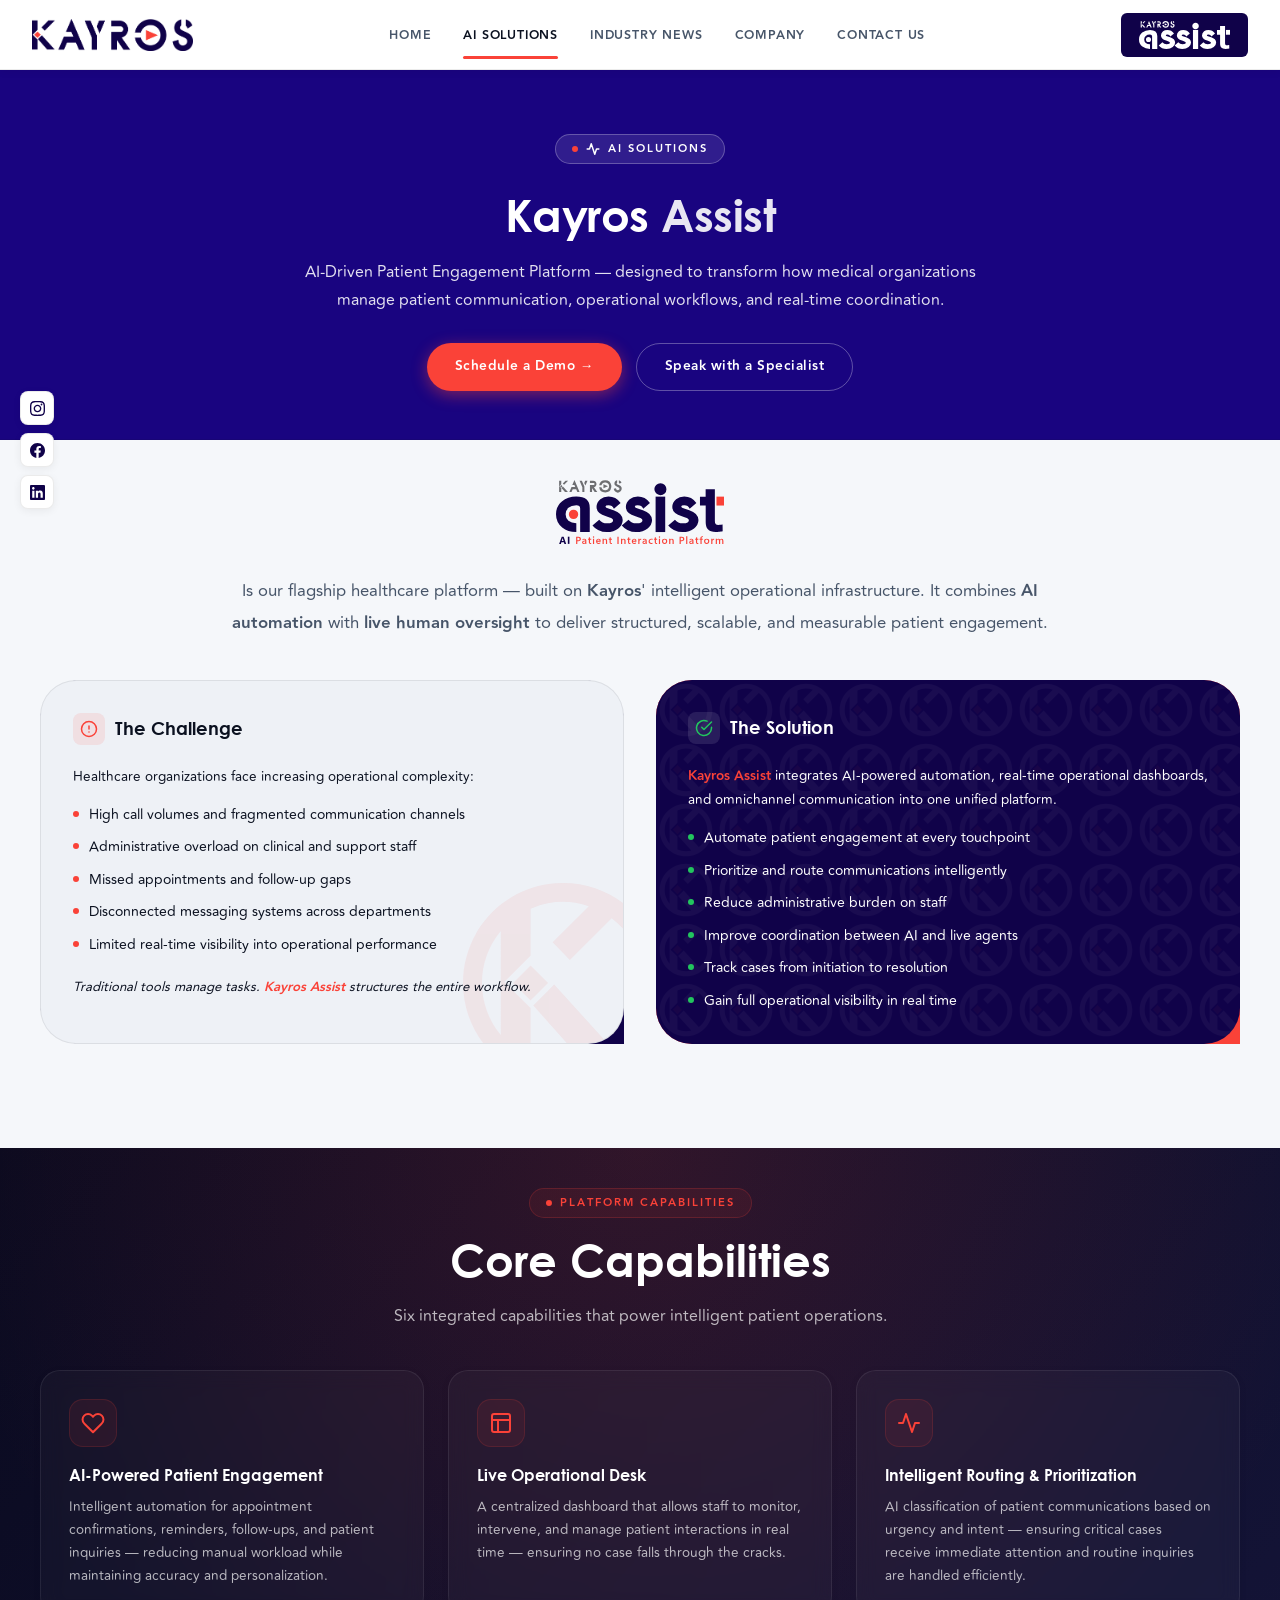
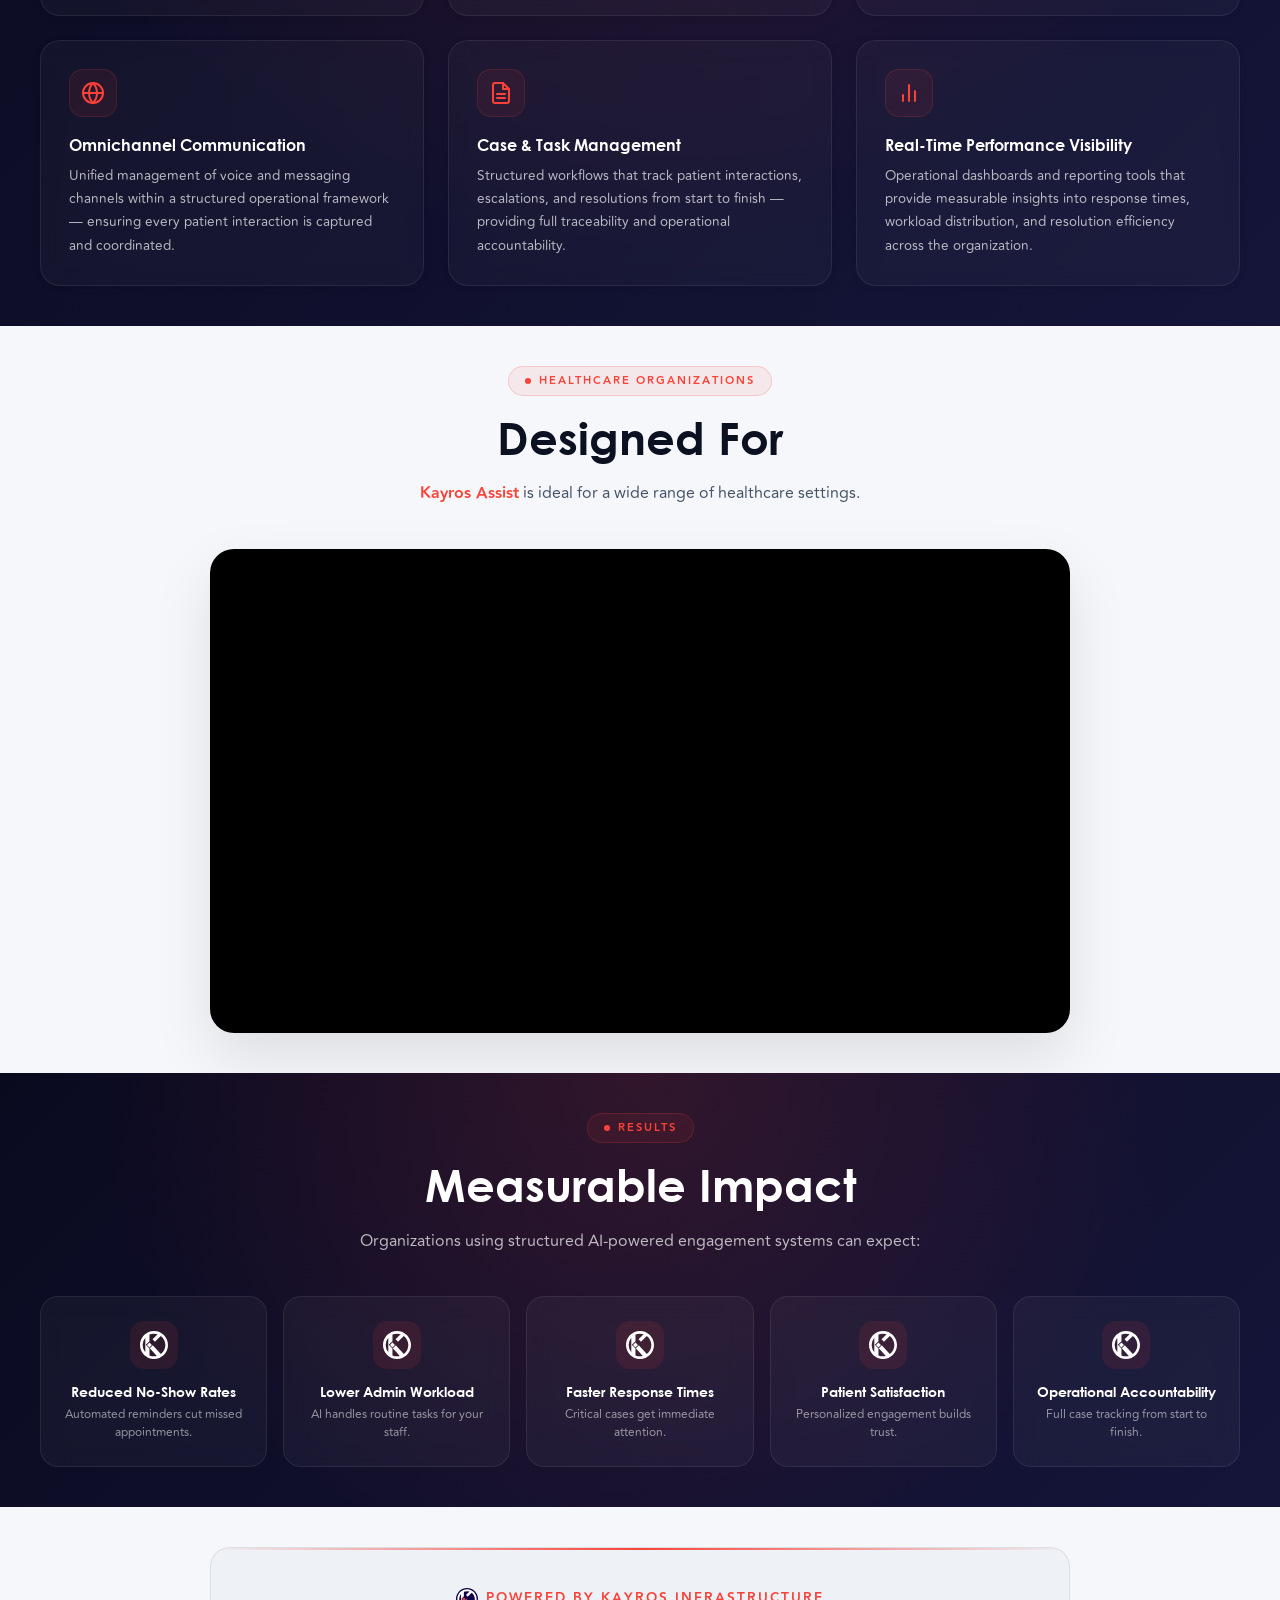
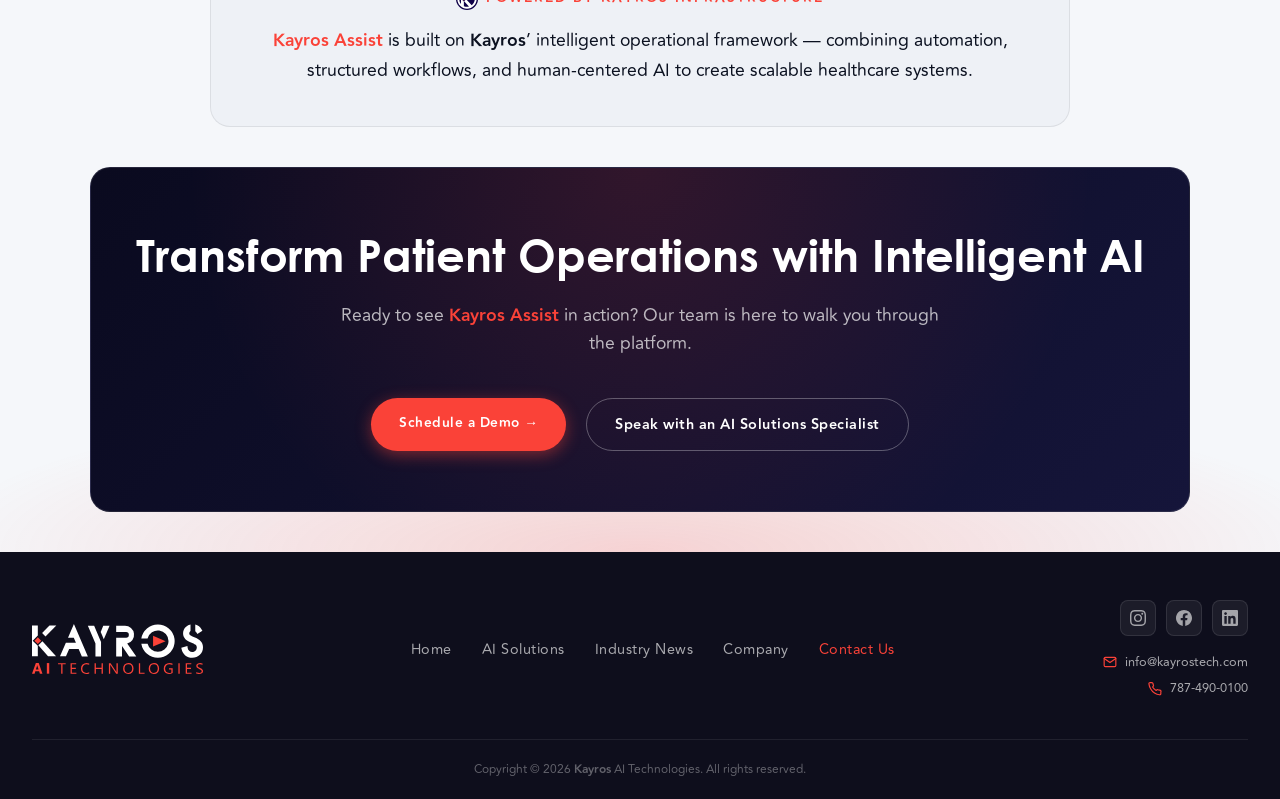
==== ai-solutions.html @ 19e2c2a1 "Update UI alignments, section styles, and interactive tooltip behaviors" ====
<!DOCTYPE html>
<html lang="en">

<head>
    <meta charset="UTF-8">
    <meta name="viewport" content="width=device-width, initial-scale=1.0">
    <title>Kayros Assist — AI-Driven Patient Engagement Platform</title>
    <meta name="description"
        content="Kayros Assist is our flagship healthcare platform designed to transform how medical organizations manage patient communication, operational workflows, and real-time coordination.">
    <link rel="preconnect" href="https://fonts.googleapis.com">
    <link rel="preconnect" href="https://fonts.gstatic.com" crossorigin>
    <link href="https://fonts.googleapis.com/css2?family=Montserrat:wght@300;400;500;600;700;800;900&display=swap"
        rel="stylesheet">
    <link rel="stylesheet" href="css/styles.css">
    <link rel="icon" type="image/svg+xml" href="assets/iso_k/svg/k_iso_circular_w_bg_blue.svg">
</head>

<body>

    <!-- ═══════════════════════════════════════════════════════════
     HEADER GLOBAL — editá components/header.html
═══════════════════════════════════════════════════════════ -->
    <div id="site-header"></div>

    <!-- ═══════════════════════════════════════════════════════════
     PAGE HERO
═══════════════════════════════════════════════════════════ -->
    <div class="page-hero">
        <video class="hero-bg-video" autoplay muted loop playsinline aria-hidden="true">
            <source
                src="https://www.dropbox.com/scl/fo/inby9z6rqj8ljz831wl7k/ANzKPZgRG1OCco06OEQ6QlA/ai-in-healthcare-trendy-words-in-technology-2026-01-28-02-53-36-utc.mp4?rlkey=qgz8unbeiqtt9kelxwpa4xjbm&amp;st=hxdeoweb&amp;raw=1"
                type="video/mp4">
        </video>
        <div class="hero-bg-overlay" aria-hidden="true"></div>
        <div class="container-sm">
            <div class="page-hero-eyebrow">
                <svg width="14" height="14" viewBox="0 0 24 24" fill="none" stroke="currentColor" stroke-width="2.5"
                    stroke-linecap="round" stroke-linejoin="round">
                    <path d="M22 12h-4l-3 9L9 3l-3 9H2"></path>
                </svg>
                AI Solutions
            </div>
            <h1><strong>Kayros</strong> <span>Assist</span></h1>
            <p>AI-Driven Patient Engagement Platform — designed to transform how medical organizations manage patient
                communication, operational workflows, and real-time coordination.</p>
            <div style="display:flex; gap:14px; justify-content:center; flex-wrap:wrap;">
                <a onclick="openModal()" class="btn btn-primary" style="cursor:pointer;">Schedule a Demo &rarr;</a>
                <a href="contact.html" class="btn btn-secondary">Speak with a Specialist</a>
            </div>
        </div>
    </div>

    <!-- ═══════════════════════════════════════════════════════════
     INTRO STATEMENT
═══════════════════════════════════════════════════════════ -->
    <section class="section">
        <div class="container-sm" style="text-align:center;">
            <div style="margin-bottom: 32px;">
                <img src="assets/kayros_assist/svg/kayros_logo_ws_1.svg" alt="Kayros Assist Logo"
                    style="height: 64px; width: auto; margin: 0 auto; display: block;">
            </div>
            <p style="font-size:1.05rem; color:var(--text-muted); line-height:1.9; max-width:830px; margin:0 auto;">
                Is our flagship healthcare platform — built on <strong>Kayros</strong>' intelligent operational
                infrastructure.
                It combines <strong>AI automation</strong> with <strong>live human oversight</strong> to deliver
                structured,
                scalable, and measurable patient engagement.
            </p>
        </div>
    </section>


    <!-- ═══════════════════════════════════════════════════════════
     CHALLENGE & SOLUTION
═══════════════════════════════════════════════════════════ -->
    <section class="section" style="padding-top:0;">
        <div class="container">
            <div class="challenge-solution-grid scroll-reveal">
                <!-- Challenge -->
                <div class="cs-box challenge"
                    style="position: relative; background: transparent; color: var(--text-main); border: none; padding: 0; display: flex; flex-direction: column;">
                    <!-- Brand Blue Layer (Background) -->
                    <div
                        style="position: absolute; inset: 0; background: var(--primary-blue); border-radius: 42px; border-bottom-right-radius: 0px; z-index: 0;">
                    </div>

                    <!-- Main Challenge Content -->
                    <div
                        style="position: relative; background: var(--bg-section); border-radius: 36px; border: 1px solid var(--border); padding: 32px; overflow: hidden; z-index: 1; flex: 1; height: 100%;">
                        <!-- Faint red logo bottom-right -->
                        <img src="assets/iso_k/svg/k_iso_circular_red.svg" alt=""
                            style="position: absolute; bottom: -40px; right: -40px; width: 200px; opacity: 0.07; pointer-events: none; z-index: 0;">

                        <div style="position: relative; z-index: 1;">
                            <h3>
                                <span class="cs-icon">
                                    <svg width="18" height="18" viewBox="0 0 24 24" fill="none" stroke="currentColor"
                                        stroke-width="2" stroke-linecap="round" stroke-linejoin="round">
                                        <circle cx="12" cy="12" r="10"></circle>
                                        <line x1="12" y1="8" x2="12" y2="12"></line>
                                        <line x1="12" y1="16" x2="12.01" y2="16"></line>
                                    </svg>
                                </span>
                                The Challenge
                            </h3>
                            <p style="font-size:0.85rem; color:var(--text-main); margin-bottom:16px; line-height:1.7;">
                                Healthcare organizations face increasing operational complexity:</p>
                            <ul class="cs-list" style="color: inherit;">
                                <li style="color: inherit;">High call volumes and fragmented communication channels</li>
                                <li style="color: inherit;">Administrative overload on clinical and support staff</li>
                                <li style="color: inherit;">Missed appointments and follow-up gaps</li>
                                <li style="color: inherit;">Disconnected messaging systems across departments</li>
                                <li style="color: inherit;">Limited real-time visibility into operational performance
                                </li>
                            </ul>
                            <p style="font-size:0.82rem; color:var(--text-main); margin-top:20px; font-style:italic;">
                                Traditional tools manage tasks. <strong style="color: var(--primary-red);">Kayros
                                    Assist</strong> structures the entire workflow.</p>
                        </div>
                    </div>
                </div>

                <!-- Solution -->
                <div class="cs-box solution"
                    style="position: relative; background: transparent; color: white; border: none; padding: 0; display: flex; flex-direction: column;">
                    <!-- Brand Red Layer (Background) -->
                    <div
                        style="position: absolute; inset: 0; background: var(--primary-red); border-radius: 36px; border-bottom-right-radius: 0px; z-index: 0;">
                    </div>

                    <!-- Main Solution Content -->
                    <div
                        style="position: relative; background: var(--primary-blue); border-radius: 36px; padding: 32px; overflow: hidden; z-index: 1;">
                        <!-- Very faint mosaic for texture only -->
                        <div class="bg-mosaic-light" style="opacity: 0.04;"></div>

                        <div style="position: relative; z-index: 1;">
                            <h3 style="color: white;">
                                <span class="cs-icon" style="background: rgba(255,255,255,0.1); color: #22c55e;">
                                    <svg width="18" height="18" viewBox="0 0 24 24" fill="none" stroke="currentColor"
                                        stroke-width="2" stroke-linecap="round" stroke-linejoin="round">
                                        <path d="M22 11.08V12a10 10 0 1 1-5.93-9.14"></path>
                                        <polyline points="22 4 12 14.01 9 11.01"></polyline>
                                    </svg>
                                </span>
                                The Solution
                            </h3>
                            <p style="font-size:0.85rem; color: white !important; margin-bottom:16px; line-height:1.7;">
                                <strong style="color: var(--primary-red);">Kayros Assist</strong> integrates AI-powered
                                automation, real-time operational dashboards, and omnichannel communication into one
                                unified platform.
                            </p>
                            <ul class="cs-list" style="color: white !important;">
                                <li style="color: white !important;">Automate patient engagement at every touchpoint
                                </li>
                                <li style="color: white !important;">Prioritize and route communications intelligently
                                </li>
                                <li style="color: white !important;">Reduce administrative burden on staff</li>
                                <li style="color: white !important;">Improve coordination between AI and live agents
                                </li>
                                <li style="color: white !important;">Track cases from initiation to resolution</li>
                                <li style="color: white !important;">Gain full operational visibility in real time</li>
                            </ul>
                        </div>
                    </div>
                </div>
            </div>
        </div>
    </section>

    <!-- ═══════════════════════════════════════════════════════════
     CORE CAPABILITIES
═══════════════════════════════════════════════════════════ -->
    <div class="bg-dark-glow">
        <section class="section core-section" style="background:transparent; border:none;">
            <div class="container">
                <div class="section-header scroll-reveal">
                    <div class="section-eyebrow">Platform Capabilities</div>
                    <h2 class="section-title" style="color: white;">Core Capabilities</h2>
                    <p class="section-subtitle" style="color: rgba(255,255,255,0.7);">Six integrated capabilities that
                        power intelligent patient operations.</p>
                </div>

                <div class="grid-3 scroll-cards">
                    <div class="card"
                        style="background: rgba(255,255,255,0.03); border: 1px solid rgba(255,255,255,0.08); backdrop-filter: blur(10px);">
                        <div class="card-icon">
                            <svg width="24" height="24" viewBox="0 0 24 24" fill="none" stroke="currentColor"
                                stroke-width="2" stroke-linecap="round" stroke-linejoin="round">
                                <path
                                    d="M20.84 4.61a5.5 5.5 0 0 0-7.78 0L12 5.67l-1.06-1.06a5.5 5.5 0 0 0-7.78 7.78l1.06 1.06L12 21.23l7.78-7.78 1.06-1.06a5.5 5.5 0 0 0 0-7.78z">
                                </path>
                            </svg>
                        </div>
                        <h3 style="color: white;">AI-Powered Patient Engagement</h3>
                        <p style="color: rgba(255,255,255,0.7);">Intelligent automation for appointment confirmations,
                            reminders, follow-ups, and patient
                            inquiries — reducing manual workload while maintaining accuracy and personalization.</p>
                    </div>

                    <div class="card"
                        style="background: rgba(255,255,255,0.03); border: 1px solid rgba(255,255,255,0.08); backdrop-filter: blur(10px);">
                        <div class="card-icon">
                            <svg width="24" height="24" viewBox="0 0 24 24" fill="none" stroke="currentColor"
                                stroke-width="2" stroke-linecap="round" stroke-linejoin="round">
                                <rect x="3" y="3" width="18" height="18" rx="2"></rect>
                                <line x1="3" y1="9" x2="21" y2="9"></line>
                                <line x1="9" y1="21" x2="9" y2="9"></line>
                            </svg>
                        </div>
                        <h3 style="color: white;">Live Operational Desk</h3>
                        <p style="color: rgba(255,255,255,0.7);">A centralized dashboard that allows staff to monitor,
                            intervene, and manage patient interactions
                            in real time — ensuring no case falls through the cracks.</p>
                    </div>

                    <div class="card"
                        style="background: rgba(255,255,255,0.03); border: 1px solid rgba(255,255,255,0.08); backdrop-filter: blur(10px);">
                        <div class="card-icon">
                            <svg width="24" height="24" viewBox="0 0 24 24" fill="none" stroke="currentColor"
                                stroke-width="2" stroke-linecap="round" stroke-linejoin="round">
                                <polyline points="22 12 18 12 15 21 9 3 6 12 2 12"></polyline>
                            </svg>
                        </div>
                        <h3 style="color: white;">Intelligent Routing &amp; Prioritization</h3>
                        <p style="color: rgba(255,255,255,0.7);">AI classification of patient communications based on
                            urgency and intent — ensuring critical cases
                            receive immediate attention and routine inquiries are handled efficiently.</p>
                    </div>

                    <div class="card"
                        style="background: rgba(255,255,255,0.03); border: 1px solid rgba(255,255,255,0.08); backdrop-filter: blur(10px);">
                        <div class="card-icon">
                            <svg width="24" height="24" viewBox="0 0 24 24" fill="none" stroke="currentColor"
                                stroke-width="2" stroke-linecap="round" stroke-linejoin="round">
                                <circle cx="12" cy="12" r="10"></circle>
                                <path d="M12 2a14.5 14.5 0 0 0 0 20 14.5 14.5 0 0 0 0-20"></path>
                                <path d="M2 12h20"></path>
                            </svg>
                        </div>
                        <h3 style="color: white;">Omnichannel Communication</h3>
                        <p style="color: rgba(255,255,255,0.7);">Unified management of voice and messaging channels
                            within a structured operational framework —
                            ensuring every patient interaction is captured and coordinated.</p>
                    </div>

                    <div class="card"
                        style="background: rgba(255,255,255,0.03); border: 1px solid rgba(255,255,255,0.08); backdrop-filter: blur(10px);">
                        <div class="card-icon">
                            <svg width="24" height="24" viewBox="0 0 24 24" fill="none" stroke="currentColor"
                                stroke-width="2" stroke-linecap="round" stroke-linejoin="round">
                                <path d="M14 2H6a2 2 0 0 0-2 2v16a2 2 0 0 0 2 2h12a2 2 0 0 0 2-2V8z"></path>
                                <polyline points="14 2 14 8 20 8"></polyline>
                                <line x1="16" y1="13" x2="8" y2="13"></line>
                                <line x1="16" y1="17" x2="8" y2="17"></line>
                            </svg>
                        </div>
                        <h3 style="color: white;">Case &amp; Task Management</h3>
                        <p style="color: rgba(255,255,255,0.7);">Structured workflows that track patient interactions,
                            escalations, and resolutions from start to
                            finish — providing full traceability and operational accountability.</p>
                    </div>

                    <div class="card"
                        style="background: rgba(255,255,255,0.03); border: 1px solid rgba(255,255,255,0.08); backdrop-filter: blur(10px);">
                        <div class="card-icon">
                            <svg width="24" height="24" viewBox="0 0 24 24" fill="none" stroke="currentColor"
                                stroke-width="2" stroke-linecap="round" stroke-linejoin="round">
                                <line x1="18" y1="20" x2="18" y2="10"></line>
                                <line x1="12" y1="20" x2="12" y2="4"></line>
                                <line x1="6" y1="20" x2="6" y2="14"></line>
                            </svg>
                        </div>
                        <h3 style="color: white;">Real-Time Performance Visibility</h3>
                        <p style="color: rgba(255,255,255,0.7);">Operational dashboards and reporting tools that provide
                            measurable insights into response times,
                            workload distribution, and resolution efficiency across the organization.</p>
                    </div>
                </div>
            </div>
        </section>
    </div>

    <!-- ═══════════════════════════════════════════════════════════
     DESIGNED FOR
═══════════════════════════════════════════════════════════ -->
    <section class="section section-designed-for">
        <div class="container">
            <div class="section-header scroll-reveal">
                <div class="section-eyebrow">Healthcare Organizations</div>
                <h2 class="section-title">Designed For</h2>
                <p class="section-subtitle"><strong style="color: var(--primary-red);">Kayros Assist</strong> is ideal
                    for a wide range of healthcare settings.</p>
            </div>

            <div class="video-container scroll-reveal"
                style="max-width: 860px; margin: 40px auto 0; border-radius: 24px; overflow: hidden; box-shadow: 0 25px 60px rgba(0,0,0,0.1); border: 1px solid var(--border); background: #000;">
                <video autoplay muted loop playsinline
                    style="width: 100%; display: block; aspect-ratio: 16/9; object-fit: cover;">
                    <source
                        src="https://filedn.com/lLIlU7CohpVRHupQLWK1oYH/2026/Kayros%20Website/Video%20%20Website%20KAYROS%20%20Horizontal.mp4"
                        type="video/mp4">
                    Your browser does not support the video tag.
                </video>
            </div>
        </div>
    </section>

    <!-- ═══════════════════════════════════════════════════════════
     MEASURABLE IMPACT
═══════════════════════════════════════════════════════════ -->
    <div class="bg-dark-glow">
        <section class="section" style="background: transparent; border: none;">
            <div class="container">
                <div class="section-header scroll-reveal">
                    <div class="section-eyebrow">Results</div>
                    <h2 class="section-title" style="color: white;">Measurable Impact</h2>
                    <p class="section-subtitle" style="color: rgba(255,255,255,0.7);">Organizations using structured
                        AI-powered engagement systems can expect:</p>
                </div>

                <div class="scroll-cards impact-cards-row" style="display: flex; gap: 16px; flex-wrap: wrap;">
                    <div style="flex: 1; min-width: 180px; scroll-snap-align: start; background: rgba(255,255,255,0.04); border: 1px solid rgba(255,255,255,0.08); backdrop-filter: blur(12px); border-radius: 18px; padding: 24px 16px; text-align: center; transition: transform 0.3s ease, box-shadow 0.3s ease;"
                        onmouseenter="this.style.transform='translateY(-6px)'; this.style.boxShadow='0 20px 50px rgba(0,0,0,0.25)'"
                        onmouseleave="this.style.transform='translateY(0)'; this.style.boxShadow='none'">
                        <div
                            style="width: 48px; height: 48px; margin: 0 auto 14px; display: flex; align-items: center; justify-content: center; background: rgba(250,66,56,0.1); border-radius: 14px;">
                            <img src="assets/iso_k/svg/k_iso_circular_white.svg" alt=""
                                style="width: 28px; height: 28px;">
                        </div>
                        <h3 style="color: white; font-size: 0.9rem; font-weight: 700; margin-bottom: 6px;">Reduced
                            No-Show Rates</h3>
                        <p style="color: rgba(255,255,255,0.55); font-size: 0.75rem; line-height: 1.5; margin: 0;">
                            Automated reminders cut missed appointments.</p>
                    </div>

                    <div style="flex: 1; min-width: 180px; scroll-snap-align: start; background: rgba(255,255,255,0.04); border: 1px solid rgba(255,255,255,0.08); backdrop-filter: blur(12px); border-radius: 18px; padding: 24px 16px; text-align: center; transition: transform 0.3s ease, box-shadow 0.3s ease;"
                        onmouseenter="this.style.transform='translateY(-6px)'; this.style.boxShadow='0 20px 50px rgba(0,0,0,0.25)'"
                        onmouseleave="this.style.transform='translateY(0)'; this.style.boxShadow='none'">
                        <div
                            style="width: 48px; height: 48px; margin: 0 auto 14px; display: flex; align-items: center; justify-content: center; background: rgba(250,66,56,0.1); border-radius: 14px;">
                            <img src="assets/iso_k/svg/k_iso_circular_white.svg" alt=""
                                style="width: 28px; height: 28px;">
                        </div>
                        <h3 style="color: white; font-size: 0.9rem; font-weight: 700; margin-bottom: 6px;">Lower Admin
                            Workload</h3>
                        <p style="color: rgba(255,255,255,0.55); font-size: 0.75rem; line-height: 1.5; margin: 0;">AI
                            handles routine tasks for your staff.</p>
                    </div>

                    <div style="flex: 1; min-width: 180px; scroll-snap-align: start; background: rgba(255,255,255,0.04); border: 1px solid rgba(255,255,255,0.08); backdrop-filter: blur(12px); border-radius: 18px; padding: 24px 16px; text-align: center; transition: transform 0.3s ease, box-shadow 0.3s ease;"
                        onmouseenter="this.style.transform='translateY(-6px)'; this.style.boxShadow='0 20px 50px rgba(0,0,0,0.25)'"
                        onmouseleave="this.style.transform='translateY(0)'; this.style.boxShadow='none'">
                        <div
                            style="width: 48px; height: 48px; margin: 0 auto 14px; display: flex; align-items: center; justify-content: center; background: rgba(250,66,56,0.1); border-radius: 14px;">
                            <img src="assets/iso_k/svg/k_iso_circular_white.svg" alt=""
                                style="width: 28px; height: 28px;">
                        </div>
                        <h3 style="color: white; font-size: 0.9rem; font-weight: 700; margin-bottom: 6px;">Faster
                            Response Times</h3>
                        <p style="color: rgba(255,255,255,0.55); font-size: 0.75rem; line-height: 1.5; margin: 0;">
                            Critical cases get immediate attention.</p>
                    </div>

                    <div style="flex: 1; min-width: 180px; scroll-snap-align: start; background: rgba(255,255,255,0.04); border: 1px solid rgba(255,255,255,0.08); backdrop-filter: blur(12px); border-radius: 18px; padding: 24px 16px; text-align: center; transition: transform 0.3s ease, box-shadow 0.3s ease;"
                        onmouseenter="this.style.transform='translateY(-6px)'; this.style.boxShadow='0 20px 50px rgba(0,0,0,0.25)'"
                        onmouseleave="this.style.transform='translateY(0)'; this.style.boxShadow='none'">
                        <div
                            style="width: 48px; height: 48px; margin: 0 auto 14px; display: flex; align-items: center; justify-content: center; background: rgba(250,66,56,0.1); border-radius: 14px;">
                            <img src="assets/iso_k/svg/k_iso_circular_white.svg" alt=""
                                style="width: 28px; height: 28px;">
                        </div>
                        <h3 style="color: white; font-size: 0.9rem; font-weight: 700; margin-bottom: 6px;">Patient
                            Satisfaction</h3>
                        <p style="color: rgba(255,255,255,0.55); font-size: 0.75rem; line-height: 1.5; margin: 0;">
                            Personalized engagement builds trust.</p>
                    </div>

                    <div style="flex: 1; min-width: 180px; scroll-snap-align: start; background: rgba(255,255,255,0.04); border: 1px solid rgba(255,255,255,0.08); backdrop-filter: blur(12px); border-radius: 18px; padding: 24px 16px; text-align: center; transition: transform 0.3s ease, box-shadow 0.3s ease;"
                        onmouseenter="this.style.transform='translateY(-6px)'; this.style.boxShadow='0 20px 50px rgba(0,0,0,0.25)'"
                        onmouseleave="this.style.transform='translateY(0)'; this.style.boxShadow='none'">
                        <div
                            style="width: 48px; height: 48px; margin: 0 auto 14px; display: flex; align-items: center; justify-content: center; background: rgba(250,66,56,0.1); border-radius: 14px;">
                            <img src="assets/iso_k/svg/k_iso_circular_white.svg" alt=""
                                style="width: 28px; height: 28px;">
                        </div>
                        <h3 style="color: white; font-size: 0.9rem; font-weight: 700; margin-bottom: 6px;">Operational
                            Accountability</h3>
                        <p style="color: rgba(255,255,255,0.55); font-size: 0.75rem; line-height: 1.5; margin: 0;">Full
                            case tracking from start to finish.</p>
                    </div>
                </div>
            </div>
        </section>
    </div>

    <!-- ═══════════════════════════════════════════════════════════
     INFRASTRUCTURE HIGHLIGHT
═══════════════════════════════════════════════════════════ -->
    <section class="section powered-by-kairos">
        <div class="container-sm" style="text-align:center;">
            <div class="scroll-reveal"
                style="padding:40px; background:var(--bg-section); border-radius:var(--radius-card); border:1px solid var(--border); position:relative; overflow:hidden;">
                <div
                    style="position:absolute; top:0; left:0; width:100%; height:2px; background:linear-gradient(90deg, transparent, var(--primary-red), transparent);">
                </div>
                <div
                    style="font-size:0.85rem; font-weight:700; color:var(--primary-red); text-transform:uppercase; letter-spacing:2px; margin-bottom:16px; display:flex; align-items:center; justify-content:center; gap:8px; flex-wrap:wrap;">
                    <img src="assets/iso_k/svg/k_iso_circular_w_bg_blue.svg" alt="K" style="width: 22px; height: 22px;">
                    <span>Powered by <strong>Kayros</strong> Infrastructure</span>
                </div>
                <p style="font-size:1.1rem; font-weight:500; color:var(--text-main); line-height:1.7; margin:0;">
                    <strong style="color: var(--primary-red);">Kayros Assist</strong> is built on
                    <strong>Kayros</strong>’ intelligent operational framework — combining automation, structured
                    workflows, and human-centered AI to create scalable healthcare systems.
                </p>
            </div>
        </div>
    </section>


    <!-- ═══════════════════════════════════════════════════════════
     CTA BANNER
═══════════════════════════════════════════════════════════ -->
    <section class="cta-banner">
        <div class="cta-banner-inner scroll-reveal">
            <h2 style="font-size: clamp(1.8rem, 4vw, 2.8rem); margin-bottom: 20px;">Transform Patient Operations with
                Intelligent AI</h2>
            <p style="font-size: 1.1rem; color: rgba(255,255,255,0.7); max-width: 600px; margin: 0 auto 40px;">Ready to
                see <strong style="color: var(--primary-red);">Kayros Assist</strong> in action? Our team is here to
                walk you through the platform.</p>
            <div class="btn-group" style="display: flex; gap: 20px; justify-content: center; flex-wrap: wrap;">
                <a onclick="openModal()" class="btn btn-primary"
                    style="cursor:pointer; display: flex; align-items: center; gap: 10px; padding: 14px 28px;">
                    Schedule a Demo &rarr;
                </a>
                <a href="contact.html" class="btn btn-outline-white"
                    style="border: 1px solid rgba(255,255,255,0.3); color: white; padding: 14px 28px; border-radius: 50px; text-decoration: none; font-weight: 600; font-size: 0.9rem; transition: all 0.3s ease;">
                    Speak with an AI Solutions Specialist
                </a>
            </div>
        </div>
    </section>


    <!-- ═══════════════════════════════════════════════════════════
     FOOTER GLOBAL — editá components/footer.html
═══════════════════════════════════════════════════════════ -->
    <div id="site-footer"></div>


    <!-- Modal -->
    <div class="modal-overlay" id="modalOverlay">
        <div class="modal-box" style="position:relative;">
            <button class="modal-close" onclick="closeModal()">&#215;</button>
            <div class="modal-left">
                <h2 style="color:white;font-size:1.2rem;font-weight:800;position:relative;z-index:2;text-align:center;">
                    Experience <strong style="color: var(--primary-red);">KAYROS AI Technology</strong></h2>
                <div class="modal-video-box">
                    <video autoplay loop muted playsinline>
                        <source
                            src="https://f7n.edf.myftpupload.com/wp-content/uploads/2026/02/WhatsApp-Video-2026-02-05-at-10.57.05-AM.mp4"
                            type="video/mp4">
                    </video>
                </div>
                <img src="https://f7n.edf.myftpupload.com/wp-content/uploads/2026/02/qr-linktree-kayros-2.png"
                    class="modal-qr" alt="QR Code">
                <p class="modal-scan-label">Scan to Connect</p>
            </div>
            <div class="modal-right">
                <h2><span>Schedule a Demo</span></h2>
                <p>Fill in your details and our team will reach out as soon as possible.</p>
                <form class="demo-form" id="demoForm" onsubmit="handleFormSubmit(event)">
                    <div class="form-group"><label>Name *</label><input type="text" placeholder="Your full name"
                            required></div>
                    <div class="form-group"><label>Email *</label><input type="email" placeholder="you@email.com"
                            required></div>
                    <div class="form-group"><label>Phone *</label><input type="tel" placeholder="+1 (787) 000-0000"
                            required></div>
                    <div class="form-group"><label>Message *</label><textarea rows="3"
                            placeholder="Tell us about your organization..." required></textarea></div>
                    <button type="submit" class="form-submit">Send Message →</button>
                </form>
            </div>
        </div>
    </div>

    <script src="js/main.js"></script>
</body>

</html>
---- css/styles.css ----
/* ============================================================
   KAYROS AI TECHNOLOGIES — Shared Stylesheet
   Light theme (single theme, no dark mode)
   ============================================================ */

/* Títulos: Century Gothic | Subtítulos y texto: Avenir */
@font-face {
    font-family: 'Century Gothic';
    src: url('../assets/century_gothic/centurygothic.ttf') format('truetype');
    font-weight: 400;
    font-style: normal;
    font-display: swap;
}

@font-face {
    font-family: 'Century Gothic';
    src: url('../assets/century_gothic/centurygothic_bold.ttf') format('truetype');
    font-weight: 700;
    font-style: normal;
    font-display: swap;
}

@font-face {
    font-family: 'Avenir';
    src: url('../assets/avenir/avenir_light.ttf') format('truetype');
    font-weight: 300;
    font-style: normal;
    font-display: swap;
}

@font-face {
    font-family: 'Avenir';
    src: url('../assets/avenir/avenir_regular.ttf') format('truetype');
    font-weight: 400;
    font-style: normal;
    font-display: swap;
}

@font-face {
    font-family: 'Avenir';
    src: url('../assets/avenir/avenir_heavy.ttf') format('truetype');
    font-weight: 700;
    font-style: normal;
    font-display: swap;
}

/* ─── CSS Variables ────────────────────────────────────────── */
:root {
    /* Backgrounds */
    --bg-page: #F5F7FA;
    --bg-card: #FFFFFF;
    --bg-glass: rgba(255, 255, 255, 0.85);
    --bg-section: #EEF1F6;

    /* Brand */
    --primary-red: #FA4238;
    --primary-red-2: #FF6B5B;
    --primary-blue: #100249;
    --primary-blue-2: #1A0580;

    /* Text */
    --text-main: #0B1120;
    --text-muted: #475569;
    --text-dim: #94A3B8;
    --text-white: #FFFFFF;

    /* Borders */
    --border: rgba(0, 0, 0, 0.08);
    --border-h: rgba(250, 66, 56, 0.4);

    /* Shadows */
    --shadow-sm: 0 2px 8px rgba(0, 0, 0, 0.06);
    --shadow-md: 0 8px 24px rgba(0, 0, 0, 0.10);
    --shadow-lg: 0 20px 60px rgba(0, 0, 0, 0.14);

    /* Glows */
    --glow-red: rgba(250, 66, 56, 0.45);
    --glow-blue: rgba(16, 2, 73, 0.7);

    /* Glass */
    --glass-border: rgba(255, 255, 255, 0.08);
    --glass-border-h: rgba(250, 66, 56, 0.5);

    /* Radius */
    --radius-card: 20px;
    --radius-btn: 50px;

    /* Header height */
    --header-h: 70px;
}

/* ─── Reset & Base ─────────────────────────────────────────── */
*,
*::before,
*::after {
    margin: 0;
    padding: 0;
    box-sizing: border-box;
}

html {
    scroll-behavior: smooth;
}

body {
    font-family: 'Avenir', sans-serif;
    background-color: var(--bg-page);
    color: var(--text-main);
    overflow-x: hidden;
    width: 100%;
    position: relative;
    line-height: 1.6;
    padding-top: var(--header-h);
    /* Fade-in initial state */
    opacity: 0;
    transition: opacity 0.5s ease;
}

body.is-ready {
    opacity: 1;
}

h1,
h2,
h3,
h4 {
    font-family: 'Century Gothic', sans-serif;
    line-height: 1.2;
}

a {
    text-decoration: none;
    color: inherit;
}

img {
    max-width: 100%;
    display: block;
}

/* ─── Scrollbar ────────────────────────────────────────────── */
::-webkit-scrollbar {
    width: 6px;
}

::-webkit-scrollbar-track {
    background: var(--bg-page);
}

::-webkit-scrollbar-thumb {
    background: var(--primary-red);
    border-radius: 3px;
}

/* ============================================================
   HEADER
   ============================================================ */
.site-header {
    position: fixed;
    top: 0;
    left: 0;
    right: 0;
    height: var(--header-h);
    z-index: 1000;
    background: var(--bg-card);
    border-bottom: 1px solid var(--border);
    box-shadow: var(--shadow-sm);
    transition: all 0.3s cubic-bezier(0.4, 0, 0.2, 1);
}

/* Home Transparent Header State */
body.home-transparent-header {
    padding-top: 0;
}

body.home-transparent-header .site-header {
    background: transparent;
    border-bottom-color: transparent;
    box-shadow: none;
}

body.home-transparent-header .site-header .nav-link {
    color: rgba(255, 255, 255, 0.85);
}

body.home-transparent-header .site-header .nav-link:hover,
body.home-transparent-header .site-header .nav-link.active {
    color: #fff;
}

body.home-transparent-header .site-header .header-logo img {
    filter: brightness(0) invert(1);
}

body.home-transparent-header .site-header .mobile-menu-btn span {
    background: #fff;
}

/* Scrolled State for Home Header */
body.home-transparent-header .site-header.scrolled {
    background: var(--bg-card);
    border-bottom: 1px solid var(--border);
    box-shadow: var(--shadow-sm);
}

body.home-transparent-header .site-header.scrolled .nav-link {
    color: var(--text-muted);
}

body.home-transparent-header .site-header.scrolled .nav-link:hover {
    color: var(--text-main);
}

body.home-transparent-header .site-header.scrolled .header-logo img {
    filter: none;
}

body.home-transparent-header .site-header.scrolled .mobile-menu-btn span {
    background: var(--text-main);
}

.header-inner {
    max-width: 1300px;
    margin: 0 auto;
    height: 100%;
    display: flex;
    align-items: center;
    justify-content: space-between;
    padding: 0 32px;
    gap: 24px;
}

/* Logo */
.header-logo {
    display: flex;
    align-items: center;
    gap: 10px;
    flex-shrink: 0;
    text-decoration: none;
}

.header-logo img {
    height: 32px;
    width: auto;
    max-width: 200px;
}

.header-logo-text {
    display: flex;
    flex-direction: column;
    line-height: 1;
}

.header-logo-name {
    font-size: 1.35rem;
    font-weight: 900;
    letter-spacing: 3px;
    color: var(--primary-blue);
}

.header-logo-sub {
    font-size: 0.55rem;
    font-weight: 700;
    letter-spacing: 3px;
    color: var(--primary-red);
    text-transform: uppercase;
}

/* Navigation */
.header-nav {
    display: flex;
    align-items: center;
    gap: 4px;
    list-style: none;
}

.nav-link {
    padding: 8px 14px;
    font-size: 0.78rem;
    font-weight: 700;
    letter-spacing: 0.8px;
    text-transform: uppercase;
    color: var(--text-muted);
    text-decoration: none;
    position: relative;
    transition: color 0.2s ease;
    white-space: nowrap;
}

.nav-link::after {
    content: '';
    position: absolute;
    bottom: -6px;
    left: 14px;
    right: 14px;
    height: 3px;
    background: var(--primary-red);
    transform: scaleX(0);
    transition: all 0.25s cubic-bezier(0.4, 0, 0.2, 1);
    border-radius: 2px;
    opacity: 0;
}

.nav-link:hover {
    color: var(--text-main);
}

.nav-link:hover::after {
    transform: scaleX(1);
    opacity: 1;
}

.nav-link.active {
    color: var(--text-main);
}

.nav-link.active::after {
    transform: scaleX(1) !important;
    opacity: 1 !important;
    bottom: -6px !important;
}

/* Assist Badge */
.header-assist-badge {
    display: inline-flex;
    align-items: center;
    gap: 6px;
    background: var(--primary-blue);
    color: #FFFFFF;
    padding: 8px 18px;
    border-radius: 6px;
    font-size: 0.82rem;
    font-weight: 700;
    letter-spacing: 0.5px;
    text-decoration: none;
    flex-shrink: 0;
    transition: background 0.2s ease, transform 0.2s ease;
}

.header-assist-badge:hover {
    background: var(--primary-blue-2);
    transform: translateY(-1px);
}

.header-assist-badge .badge-dot {
    width: 7px;
    height: 7px;
    border-radius: 50%;
    background: var(--primary-red);
    animation: blink 1.5s ease-in-out infinite;
}

/* Header right controls */
.header-right {
    display: flex;
    align-items: center;
    gap: 12px;
    flex-shrink: 0;
}

/* Mobile menu toggle */
.mobile-menu-btn {
    display: none;
    flex-direction: column;
    gap: 5px;
    cursor: pointer;
    padding: 6px;
    background: none;
    border: none;
}

.mobile-menu-btn span {
    display: block;
    width: 22px;
    height: 2px;
    background: var(--text-main);
    border-radius: 2px;
    transition: all 0.3s ease;
}

/* Mobile nav */
.mobile-nav {
    display: none;
    position: fixed;
    top: var(--header-h);
    left: 0;
    right: 0;
    background: var(--bg-card);
    border-bottom: 1px solid var(--border);
    padding: 16px 24px;
    z-index: 999;
    box-shadow: var(--shadow-md);
}

.mobile-nav.open {
    display: block;
}

.mobile-nav ul {
    list-style: none;
    display: flex;
    flex-direction: column;
    gap: 4px;
}

.mobile-nav .nav-link {
    display: block;
    padding: 12px 0;
    font-size: 0.95rem;
    font-weight: 700;
    color: var(--text-main);
    border-bottom: 1px solid var(--border);
}

.mobile-nav .nav-link.active {
    color: var(--primary-red);
}

.mobile-nav .nav-link::after {
    display: none;
}

.mobile-nav .nav-link:last-child {
    border-bottom: none;
}

/* ============================================================
   FOOTER
   ============================================================ */
.site-footer {
    background: #0E0E1C;
    color: #FFFFFF;
    padding: 48px 32px 0;
}

.footer-top {
    max-width: 1300px;
    margin: 0 auto;
    display: flex;
    justify-content: space-between;
    align-items: center;
    padding-bottom: 40px;
    border-bottom: 1px solid rgba(255, 255, 255, 0.08);
}

.footer-nav {
    flex: 1;
    display: flex;
    justify-content: center;
    list-style: none;
    gap: 30px;
}

/* Footer Logo */
.footer-logo {
    display: flex;
    align-items: center;
    gap: 10px;
    text-decoration: none;
}

.footer-logo img {
    height: 30px;
    width: auto;
    max-width: 180px;
}

.footer-logo-text {
    display: flex;
    flex-direction: column;
    line-height: 1;
}

.footer-logo-name {
    font-size: 1.1rem;
    font-weight: 900;
    letter-spacing: 2px;
    color: #FFFFFF;
}

.footer-logo-sub {
    font-size: 0.5rem;
    font-weight: 700;
    letter-spacing: 3px;
    color: var(--primary-red);
    text-transform: uppercase;
}

/* Footer Nav */
.footer-nav {
    flex: 1;
    display: flex;
    justify-content: center;
    list-style: none;
    gap: 30px;
}

.footer-nav a {
    font-size: 0.9rem;
    font-weight: 400;
    color: rgba(255, 255, 255, 0.65);
    text-decoration: none;
    letter-spacing: 0.5px;
    transition: color 0.2s ease;
}

.footer-nav a:hover {
    color: #FFFFFF;
}

.footer-nav a.footer-contact-link {
    color: var(--primary-red);
}

.footer-nav a.footer-contact-link:hover {
    color: #FF6B5B;
}

/* Footer Right */
.footer-right {
    display: flex;
    flex-direction: column;
    align-items: flex-end;
    gap: 16px;
}

.footer-socials {
    display: flex;
    gap: 10px;
}

.footer-social-link {
    width: 36px;
    height: 36px;
    border-radius: 8px;
    background: rgba(255, 255, 255, 0.06);
    border: 1px solid rgba(255, 255, 255, 0.1);
    display: flex;
    align-items: center;
    justify-content: center;
    color: rgba(255, 255, 255, 0.6);
    text-decoration: none;
    transition: all 0.2s ease;
}

.footer-social-link:hover {
    background: var(--primary-red);
    border-color: var(--primary-red);
    color: white;
}

.footer-social-link svg {
    width: 16px;
    height: 16px;
}

.footer-contact-info {
    display: flex;
    flex-direction: column;
    gap: 6px;
    align-items: flex-end;
}

.footer-contact-item {
    display: flex;
    align-items: center;
    gap: 8px;
    font-size: 0.8rem;
    color: rgba(255, 255, 255, 0.65);
}

.footer-contact-item svg {
    width: 14px;
    height: 14px;
    color: var(--primary-red);
    flex-shrink: 0;
}

.footer-bottom {
    max-width: 1300px;
    margin: 0 auto;
    padding: 20px 0;
    text-align: center;
    font-size: 0.75rem;
    color: rgba(255, 255, 255, 0.35);
}

/* ============================================================
   BUTTONS
   ============================================================ */
.btn {
    display: inline-flex;
    align-items: center;
    gap: 8px;
    padding: 12px 28px;
    border-radius: var(--radius-btn);
    font-family: 'Avenir', sans-serif;
    font-weight: 700;
    font-size: 0.85rem;
    letter-spacing: 0.5px;
    cursor: pointer;
    text-decoration: none;
    transition: all 0.25s ease;
    border: none;
    white-space: nowrap;
}

.btn-primary {
    background: var(--primary-red);
    color: #FFFFFF;
    box-shadow: 0 4px 16px var(--glow-red);
}

.btn-primary:hover {
    background: var(--primary-red-2);
    transform: translateY(-2px);
    box-shadow: 0 8px 24px var(--glow-red);
}

.btn-secondary {
    background: transparent;
    color: var(--text-main);
    border: 1.5px solid var(--border);
}

.btn-secondary:hover {
    border-color: var(--primary-red);
    color: var(--primary-red);
    transform: translateY(-2px);
}

.btn-blue {
    background: var(--primary-blue);
    color: #FFFFFF;
}

.btn-blue:hover {
    background: var(--primary-blue-2);
    transform: translateY(-2px);
}

.btn-green {
    background: #16a34a;
    color: #FFFFFF;
    box-shadow: 0 4px 16px rgba(22, 163, 74, 0.25);
}

.btn-green:hover {
    background: #15803d;
    transform: translateY(-2px);
    box-shadow: 0 8px 24px rgba(22, 163, 74, 0.35);
}

.btn-outline-white {
    background: transparent;
    color: #FFFFFF;
    border: 1.5px solid rgba(255, 255, 255, 0.3);
}

.btn-outline-white:hover {
    background: rgba(255, 255, 255, 0.1);
    border-color: rgba(255, 255, 255, 0.6);
}

/* Hero CTA outlined style (from reference image) */
.btn-hero-outline {
    background: transparent;
    color: #FFFFFF;
    border: 2px solid rgba(255, 255, 255, 0.5);
    padding: 11px 24px;
}

.btn-hero-outline:hover {
    background: rgba(255, 255, 255, 0.12);
    border-color: rgba(255, 255, 255, 0.8);
}

.btn-badge {
    background: rgba(255, 255, 255, 0.2);
    color: inherit;
    padding: 2px 8px;
    border-radius: 50px;
    font-size: 0.62rem;
    font-weight: 800;
    letter-spacing: 1px;
}

.btn-primary .btn-badge {
    background: rgba(255, 255, 255, 0.25);
}

/* ============================================================
   SECTION LAYOUT
   ============================================================ */
.section {
    padding: 40px 32px;
}

.section-sm {
    padding: 48px 32px;
}

.section-lg {
    padding: 120px 32px;
}

.container {
    max-width: 1200px;
    margin: 0 auto;
    width: 100%;
}

.container-sm {
    max-width: 860px;
    margin: 0 auto;
    width: 100%;
}

.section-header {
    text-align: center;
    margin-bottom: 40px;
}

.section-eyebrow {
    display: inline-flex;
    align-items: center;
    gap: 8px;
    background: rgba(250, 66, 56, 0.08);
    border: 1px solid rgba(250, 66, 56, 0.2);
    padding: 5px 16px;
    border-radius: 50px;
    font-size: 0.7rem;
    font-weight: 700;
    letter-spacing: 2px;
    color: var(--primary-red);
    text-transform: uppercase;
    margin-bottom: 16px;
}

.section-eyebrow::before {
    content: '';
    width: 6px;
    height: 6px;
    border-radius: 50%;
    background: var(--primary-red);
    animation: blink 1.5s ease-in-out infinite;
}

.section-title {
    font-family: 'Century Gothic', sans-serif;
    font-size: clamp(1.8rem, 4vw, 2.8rem);
    font-weight: 800;
    color: var(--text-main);
    line-height: 1.15;
    margin-bottom: 16px;
}

.section-title span {
    color: var(--primary-red);
}

.section-subtitle {
    font-family: 'Avenir', sans-serif;
    font-size: 1rem;
    color: var(--text-muted);
    max-width: 620px;
    margin: 0 auto;
    line-height: 1.8;
}

/* ============================================================
   TECH BANNER DARK
   ============================================================ */
.tech-banner-dark {
    position: relative;
    overflow: hidden;
    text-align: center;
    margin-top: 40px;
    padding: 48px;
    background: linear-gradient(135deg, #0A0A1F 0%, #15153A 100%);
    border-radius: var(--radius-card);
    border: none;
    color: white;
}

.tech-banner-dark::before {
    content: '';
    position: absolute;
    inset: 0;
    background:
        radial-gradient(circle at 50% 100%, rgba(250, 66, 56, 0.2) 0%, transparent 45%),
        radial-gradient(circle at 0% 0%, rgba(80, 100, 220, 0.1) 0%, transparent 50%);
    pointer-events: none;
    z-index: 0;
}

.tech-banner-dark p {
    font-size: 1.05rem;
    color: rgba(255, 255, 255, 0.9);
    line-height: 1.8;
    max-width: 700px;
    margin: 0 auto;
    font-style: italic;
    position: relative;
    z-index: 1;
}

.tech-banner-dark-decor-left {
    position: absolute;
    top: -140px;
    left: -20px;
    width: 120px;
    opacity: 0.1;
    pointer-events: none;
    z-index: 0;
    filter: brightness(0) invert(1);
    transform: rotate(90deg);
}

.tech-banner-dark-decor-right {
    position: absolute;
    top: -80px;
    right: -20px;
    width: 120px;
    opacity: 0.1;
    pointer-events: none;
    z-index: 0;
    filter: brightness(0) invert(1);
    transform: rotate(270deg);
}

.tech-banner-dark-decor-center {
    position: absolute;
    bottom: -30px;
    left: 50%;
    transform: translateX(-50%);
    width: 320px;
    opacity: 0.08;
    pointer-events: none;
    z-index: 0;
}

@media (max-width: 768px) {
    .tech-banner-dark {
        padding: 32px 20px;
    }

    .tech-banner-dark p {
        font-size: 0.95rem;
        line-height: 1.7;
    }

    .tech-banner-dark-decor-left {
        width: 80px;
        top: -90px;
        left: -10px;
    }

    .tech-banner-dark-decor-right {
        width: 80px;
        top: 25%;
        right: -10px;
    }

    .tech-banner-dark-decor-center {
        width: 240px;
        bottom: -20px;
    }
}

/* ============================================================
   CARDS
   ============================================================ */
.card {
    background: var(--bg-card);
    border: 1px solid var(--border);
    border-radius: var(--radius-card);
    padding: 28px;
    box-shadow: var(--shadow-sm);
    transition: transform 0.3s ease, box-shadow 0.3s ease, border-color 0.3s ease;
}

.card:hover {
    transform: translateY(-6px);
    box-shadow: var(--shadow-md);
    border-color: var(--border-h);
}

.card-icon {
    width: 48px;
    height: 48px;
    border-radius: 14px;
    background: rgba(250, 66, 56, 0.08);
    border: 1px solid rgba(250, 66, 56, 0.15);
    display: flex;
    align-items: center;
    justify-content: center;
    margin-bottom: 18px;
    color: var(--primary-red);
    transition: all 0.3s ease;
}

.card:hover .card-icon {
    background: var(--primary-red);
    border-color: var(--primary-red);
    color: white;
}

.card h3 {
    font-size: 1rem;
    font-weight: 700;
    color: var(--text-main);
    margin-bottom: 10px;
}

.card p {
    font-size: 0.85rem;
    color: var(--text-muted);
    line-height: 1.7;
}

/* Grid layouts */
.grid-2 {
    display: grid;
    grid-template-columns: repeat(2, 1fr);
    gap: 24px;
}

.grid-3 {
    display: grid;
    grid-template-columns: repeat(3, 1fr);
    gap: 24px;
}

.grid-4 {
    display: grid;
    grid-template-columns: repeat(4, 1fr);
    gap: 24px;
}

/* ============================================================
   EXPANDABLE PANELS
   ============================================================ */
.expandable-panel {
    max-height: 0;
    overflow: hidden;
    transition: max-height 0.5s cubic-bezier(0.4, 0, 0.2, 1);
}

.expandable-panel.open {
    max-height: 2000px;
}

.expand-trigger {
    display: inline-flex;
    align-items: center;
    gap: 6px;
    color: var(--primary-red);
    font-size: 0.88rem;
    font-weight: 600;
    cursor: pointer;
    background: none;
    border: none;
    font-family: inherit;
    padding: 0;
    transition: opacity 0.2s ease;
}

.expand-trigger:hover {
    opacity: 0.75;
}

.expand-trigger .expand-arrow {
    transition: transform 0.3s ease;
    display: inline-block;
}

.expand-trigger.open .expand-arrow {
    transform: rotate(180deg);
}

/* ============================================================
   MODAL
   ============================================================ */
.modal-overlay {
    position: fixed;
    inset: 0;
    background: rgba(4, 4, 10, 0.7);
    backdrop-filter: blur(16px);
    z-index: 2000;
    display: flex;
    align-items: center;
    justify-content: center;
    padding: 20px;
    opacity: 0;
    pointer-events: none;
    transition: opacity 0.3s ease;
}

.modal-overlay.active {
    opacity: 1;
    pointer-events: auto;
}

.modal-box {
    background: var(--bg-card);
    border: 1px solid var(--border);
    border-radius: 24px;
    width: 95%;
    max-width: 780px;
    max-height: 90vh;
    overflow: hidden;
    display: grid;
    grid-template-columns: 0.8fr 1.2fr;
    box-shadow: var(--shadow-lg);
    transform: scale(0.92) translateY(20px);
    transition: transform 0.3s ease;
}

.modal-overlay.active .modal-box {
    transform: scale(1) translateY(0);
}

.modal-close {
    position: absolute;
    top: 16px;
    right: 16px;
    width: 32px;
    height: 32px;
    border-radius: 50%;
    background: var(--primary-red);
    border: 1px solid rgba(255, 255, 255, 0.2);
    color: white;
    cursor: pointer;
    display: flex;
    align-items: center;
    justify-content: center;
    font-size: 1.2rem;
    font-weight: 800;
    transition: all 0.2s ease;
    z-index: 10;
    box-shadow: 0 4px 12px rgba(250, 66, 56, 0.3);
}

.modal-close:hover {
    background: var(--primary-red-2);
    transform: rotate(90deg) scale(1.1);
}

.modal-close:hover {
    background: var(--primary-red);
    border-color: var(--primary-red);
    color: white;
}

.modal-left {
    background: linear-gradient(160deg, var(--primary-blue-2) 0%, #000 100%);
    padding: 32px 24px;
    display: flex;
    flex-direction: column;
    align-items: center;
    justify-content: center;
    text-align: center;
    gap: 16px;
    position: relative;
    overflow: hidden;
}

.modal-left::before {
    content: '';
    position: absolute;
    width: 200px;
    height: 200px;
    background: var(--primary-red);
    filter: blur(80px);
    opacity: 0.15;
    top: 20%;
    left: 50%;
    transform: translateX(-50%);
}

.modal-video-box {
    width: 90px;
    height: 90px;
    border-radius: 50%;
    overflow: hidden;
    border: 2px solid rgba(255, 255, 255, 0.15);
    position: relative;
    z-index: 2;
    background: black;
}

.modal-video-box video {
    width: 100%;
    height: 100%;
    object-fit: cover;
}

.modal-qr {
    width: 90px;
    border-radius: 10px;
    border: 2px solid rgba(255, 255, 255, 0.15);
    position: relative;
    z-index: 2;
}

.modal-scan-label {
    font-size: 0.8rem;
    color: rgba(255, 255, 255, 0.6);
    position: relative;
    z-index: 2;
}

.modal-right {
    padding: 28px;
    overflow-y: auto;
    max-height: 90vh;
    position: relative;
}

.modal-right h2 {
    font-size: 1.4rem;
    font-weight: 800;
    color: var(--text-main);
    margin-bottom: 4px;
}

.modal-right h2 span {
    color: var(--primary-red);
}

.modal-right>p {
    color: var(--text-muted);
    font-size: 0.82rem;
    margin-bottom: 16px;
}

/* Form */
.demo-form {
    display: grid;
    gap: 12px;
}

.form-group label {
    display: block;
    font-size: 0.68rem;
    font-weight: 700;
    text-transform: uppercase;
    letter-spacing: 1.5px;
    color: var(--text-muted);
    margin-bottom: 4px;
}

.form-group input,
.form-group textarea,
.form-group select {
    width: 100%;
    background: var(--bg-section);
    border: 1px solid var(--border);
    padding: 10px 14px;
    border-radius: 10px;
    color: var(--text-main);
    font-family: 'Avenir', sans-serif;
    font-size: 0.85rem;
    transition: all 0.2s ease;
}

.form-group input:focus,
.form-group textarea:focus,
.form-group select:focus {
    outline: none;
    border-color: var(--primary-red);
    box-shadow: 0 0 0 3px rgba(250, 66, 56, 0.1);
}

.form-group textarea {
    resize: vertical;
}

.form-submit {
    width: 100%;
    padding: 12px;
    border-radius: var(--radius-btn);
    background: var(--primary-red);
    border: none;
    color: white;
    font-family: 'Avenir', sans-serif;
    font-weight: 700;
    font-size: 0.88rem;
    cursor: pointer;
    margin-top: 4px;
    transition: all 0.25s ease;
}

.form-submit:hover {
    background: var(--primary-red-2);
    transform: translateY(-2px);
}

/* ============================================================
   ANIMATIONS
   ============================================================ */
@keyframes blink {

    0%,
    100% {
        opacity: 1;
    }

    50% {
        opacity: 0.3;
    }
}

@keyframes float {

    0%,
    100% {
        transform: translateY(0);
    }

    50% {
        transform: translateY(-12px);
    }
}

@keyframes fadeInUp {
    from {
        opacity: 0;
        transform: translateY(24px);
    }

    to {
        opacity: 1;
        transform: translateY(0);
    }
}

.animate-fade-up {
    animation: fadeInUp 0.6s ease both;
}

/* ============================================================
   VIEWPORT SECTIONS (index.html: hero + Who We Are + Core Capabilities only)
   ============================================================ */
.viewport-sections {
    min-height: 100vh;
    display: flex;
    flex-direction: column;
}

.viewport-sections .hero-banner {
    min-height: 0;
    flex: 0.75;
    display: flex;
    flex-direction: column;
    align-items: center;
}

.viewport-sections .hero-banner-inner {
    flex: 1;
    min-height: 0;
    padding: 32px 24px 0px;
    gap: 32px;
}

.viewport-sections .hero-banner-text h1 {
    font-size: clamp(1.35rem, 2.8vw, 2rem);
    margin-bottom: 10px;
    display: -webkit-box;
    -webkit-box-orient: vertical;
    -webkit-line-clamp: 2;
    line-clamp: 2;
    overflow: hidden;
}

.viewport-sections .hero-banner-text p {
    margin-bottom: 16px;
    font-size: 0.9rem;
    line-height: 1.6;
}

.viewport-sections .hero-banner-visual img {
    max-height: 200px;
    max-width: min(200px, 100%);
}

.viewport-sections .who-capabilities-section {
    padding: 24px 32px;
    display: flex;
    flex-direction: column;
}

.viewport-sections .who-capabilities-inner {
    gap: 32px;
}

.viewport-sections .who-col h2,
.viewport-sections .cap-col h2 {
    font-size: 1.2rem;
    margin-bottom: 10px;
}

.viewport-sections .who-col>p {
    font-size: 0.85rem;
    margin-bottom: 12px;
}

.viewport-sections .capability-checklist {
    display: flex;
    flex-wrap: wrap;
    gap: 10px;
    list-style: none;
}

.viewport-sections .capability-checklist li {
    display: flex;
    flex-direction: column;
    align-items: flex-start;
    gap: 4px;
    background: rgba(241, 245, 249, 0.5);
    border: 1px solid rgba(0, 0, 0, 0.05);
    padding: 6px 20px;
    border-radius: 12px;
    transition: all 0.3s ease;
    cursor: default;
    position: relative;
    z-index: 1;
}

.viewport-sections .capability-checklist li::before {
    content: none;
}

.viewport-sections .capability-checklist li:hover {
    background: #fff;
    border-color: var(--primary-red);
    transform: translateY(-2px);
    box-shadow: 0 4px 12px rgba(0, 0, 0, 0.05);
    z-index: 10;
}

.cap-item-title {
    font-size: 0.7rem;
    font-weight: 800;
    color: var(--text-main);
    text-transform: uppercase;
    letter-spacing: 0.25px;
    white-space: normal;
    word-break: break-word;
    display: flex;
    align-items: center;
    gap: 12px;
}

.cap-check {
    width: 24px;
    height: 24px;
    background: #e9f9ef;
    border-radius: 50%;
    display: flex;
    align-items: center;
    justify-content: center;
    flex-shrink: 0;
}

.cap-item-desc {
    font-size: 0.75rem;
    line-height: 1.4;
    color: var(--text-muted);
    font-weight: 500;
    margin-top: 8px;
}

.cap-tooltip {
    position: absolute;
    top: 100%;
    left: 0;
    width: 100%;
    background: #ffffff;
    border: 1px solid var(--border-h);
    border-radius: 8px;
    padding: 16px;
    box-shadow: var(--shadow-md);
    z-index: 100;
    opacity: 0;
    visibility: hidden;
    transform: translateY(0);
    transition: all 0.3s ease;
    pointer-events: none;
}

.viewport-sections .capability-checklist li:hover .cap-tooltip {
    opacity: 1;
    visibility: visible;
    transform: translateY(8px);
}

.cap-tooltip p {
    font-size: 0.78rem;
    line-height: 1.5;
    color: #333;
    margin-bottom: 12px;
    font-weight: 500;
}

.cap-tooltip p:last-child {
    margin-bottom: 0;
}

.cap-tooltip p.italic {
    font-style: italic;
    color: var(--text-muted);
}

/* Who We Are Card Hover */
.who-card {
    position: relative;
    background: rgba(241, 245, 249, 0.5);
    border: 1px solid rgba(0, 0, 0, 0.05);
    padding: 32px 28px;
    border-radius: var(--radius-card);
    transition: all 0.3s ease;
    cursor: default;
    z-index: 2;
    margin-bottom: 24px;
}

.who-card h2 {
    margin-bottom: 16px;
}

.who-card:hover {
    background: #fff;
    border-color: var(--primary-red);
    box-shadow: 0 8px 24px rgba(0, 0, 0, 0.08);
    z-index: 10;
}

.who-tooltip {
    position: absolute;
    top: 100%;
    left: 0;
    width: 100%;
    background: var(--primary-blue);
    border: 1px solid rgba(255, 255, 255, 0.1);
    border-radius: 12px;
    padding: 32px;
    box-shadow: var(--shadow-lg);
    z-index: 100;
    opacity: 0;
    visibility: hidden;
    transform: translateY(0);
    transition: all 0.3s cubic-bezier(0.175, 0.885, 0.32, 1.275);
    color: rgba(255, 255, 255, 0.85);
}

.who-card:hover .who-tooltip {
    opacity: 1;
    visibility: visible;
    transform: translateY(12px);
}

.who-tooltip p {
    font-size: 0.88rem;
    line-height: 1.6;
    margin-bottom: 14px;
}

.who-tooltip p:last-child {
    margin-bottom: 0;
}

/* Reusable Mosaic Backgrounds */
.bg-mosaic-light {
    position: absolute;
    inset: 0;
    background-image: url('../assets/iso_k/svg/k_iso_circular_w_bg_blue.svg');
    background-size: 60px;
    background-repeat: repeat;
    opacity: 0.04;
    pointer-events: none;
    z-index: 0;
}

.bg-mosaic-strong {
    position: absolute;
    inset: 0;
    background-image: url('../assets/iso_k/svg/k_iso_circular_w_bg_blue.svg');
    background-size: 60px;
    background-repeat: repeat;
    opacity: 0.08;
    pointer-events: none;
    z-index: 0;
}

/* Brand Background Utilities */
.bg-brand-gradient {
    background: linear-gradient(135deg, var(--primary-blue) 0%, var(--primary-blue-2) 100%);
    color: var(--text-white) !important;
}

.bg-dark-glow {
    background: linear-gradient(135deg, #0A0A1F 0%, #15153A 100%);
    color: var(--text-white) !important;
    position: relative;
    overflow: hidden;
}

.bg-dark-glow::before {
    content: '';
    position: absolute;
    inset: 0;
    background: radial-gradient(circle at 50% 0%, rgba(250, 66, 56, 0.15) 0%, transparent 70%);
    pointer-events: none;
    z-index: 0;
}

.bg-dark-glow>.container {
    position: relative;
    z-index: 1;
}

.info-modal-content {
    position: relative;
    z-index: 1;
}

/* ============================================================
   HERO BANNER (Home — new design matching reference image)
   ============================================================ */
.hero-banner {
    min-height: calc(100vh - var(--header-h));
    background: var(--primary-blue-2);
    position: relative;
    overflow: hidden;
    display: flex;
    align-items: center;
}

/* Video background properties */
.hero-bg-video {
    position: absolute;
    inset: 0;
    width: 100%;
    height: 100%;
    object-fit: cover;
    z-index: 0;
}

/* Hide native browser play buttons that can show on mobile when autoplay is blocked */
.hero-bg-video::-webkit-media-controls-start-playback-button {
    display: none !important;
    -webkit-appearance: none;
}

.hero-bg-video::-webkit-media-controls {
    display: none !important;
}

.hero-bg-video::--video-controls {
    display: none !important;
}

.hero-bg-video::-webkit-media-controls-panel {
    display: none !important;
}

.hero-bg-video::-webkit-media-controls-play-button {
    display: none !important;
}

/* Overlay: primary-blue-2 */
.hero-bg-overlay {
    position: absolute;
    inset: 0;
    background: var(--primary-blue-2);
    opacity: 0.82;
    z-index: 1;
    pointer-events: none;
}

/* Tech grid overlay */
.hero-banner::before {
    content: '';
    position: absolute;
    inset: 0;
    z-index: 1;
    background-image:
        linear-gradient(rgba(255, 255, 255, 0.04) 1px, transparent 1px),
        linear-gradient(90deg, rgba(255, 255, 255, 0.04) 1px, transparent 1px);
    background-size: 60px 60px;
    pointer-events: none;
}

/* Radial glow */
.hero-banner::after {
    content: '';
    position: absolute;
    right: -10%;
    top: 50%;
    z-index: 1;
    transform: translateY(-50%);
    width: 70%;
    height: 120%;
    background: radial-gradient(ellipse at center, rgba(30, 95, 160, 0.6) 0%, transparent 70%);
    pointer-events: none;
}

.hero-banner-inner {
    max-width: 1200px;
    margin: 0 auto;
    padding: 20px 20px;
    width: 100%;
    display: grid;
    grid-template-columns: 1.35fr 0.65fr;
    gap: 60px;
    align-items: center;
    position: relative;
    z-index: 2;
}

.hero-banner-text {
    color: white;
}

.hero-banner-text h1 {
    font-size: clamp(1.8rem, 3.5vw, 2rem);
    font-weight: 800;
    line-height: 1.15;
    margin-bottom: 20px;
    letter-spacing: -0.5px;
    display: -webkit-box;
    -webkit-box-orient: vertical;
    -webkit-line-clamp: 2;
    line-clamp: 2;
    overflow: hidden;
}

.hero-banner-text p {
    font-size: 1rem;
    line-height: 1.8;
    color: rgba(255, 255, 255, 0.82);
    margin-bottom: 36px;
    max-width: 480px;
}

.hero-banner-btns {
    display: flex;
    gap: 14px;
    flex-wrap: wrap;
}

/* Hero CTAs: pill buttons with colored badge (TALK / MAIL) */
.btn-hero-pill {
    display: inline-flex;
    align-items: center;
    gap: 10px;
    background: #EAEAEA;
    color: #333;
    border: none;
    padding: 3px 14px 3px 3px;
    border-radius: 50px;
    font-family: 'Avenir', sans-serif;
    font-weight: 700;
    font-size: 0.8rem;
    letter-spacing: 0.25px;
    text-decoration: none;
    cursor: pointer;
    transition: all 0.25s ease;
    box-shadow: 0 2px 5px rgba(0, 0, 0, 0.1);
    overflow: hidden;
}

.btn-hero-pill:hover {
    background: #E0E0E0;
    box-shadow: 0 3px 8px rgba(0, 0, 0, 0.12);
}

.hero-pill-badge {
    display: inline-flex;
    align-items: center;
    justify-content: center;
    padding: 8px 12px;
    border-radius: 50px;
    font-size: 0.65rem;
    font-weight: 800;
    letter-spacing: 0.8px;
    text-transform: uppercase;
    color: #FFFFFF;
}

.btn-hero-talk .hero-pill-badge {
    background: #FF4B3A;
}

.btn-hero-mail .hero-pill-badge {
    background: #6A3CEF;
}

.hero-pill-arrow {
    margin-left: 1px;
    font-weight: 700;
    font-size: 0.85em;
}

/* "KEEP ME INFORMED" box style from reference */
.btn-inform-box {
    display: inline-flex;
    flex-direction: column;
    align-items: center;
    gap: 2px;
    background: transparent;
    color: #FFFFFF;
    border: 2px solid rgba(255, 255, 255, 0.5);
    padding: 10px 20px;
    border-radius: 6px;
    font-family: 'Avenir', sans-serif;
    font-size: 0.7rem;
    font-weight: 800;
    letter-spacing: 1.5px;
    text-transform: uppercase;
    cursor: pointer;
    text-decoration: none;
    transition: all 0.25s ease;
    line-height: 1.2;
}

.btn-inform-box span {
    font-size: 0.75rem;
    font-weight: 400;
    letter-spacing: 0.5px;
    text-transform: none;
    opacity: 0.85;
}

.btn-inform-box:hover {
    background: rgba(255, 255, 255, 0.12);
    border-color: rgba(255, 255, 255, 0.8);
}

/* Hero visual panel (right side) */
.hero-banner-visual {
    display: flex;
    align-items: center;
    justify-content: center;
    position: relative;
    padding: 20px 40px;
}

.logo-system-container {
    position: relative;
    width: 280px;
    height: 280px;
    display: flex;
    align-items: center;
    justify-content: center;
}

.logo-system {
    position: relative;
    width: 100px;
    height: 100px;
    display: flex;
    align-items: center;
    justify-content: center;
}

.logo-pulse-wrapper {
    position: relative;
    z-index: 10;
    display: flex;
    align-items: center;
    justify-content: center;
}

.main-visual-logo {
    width: 100px;
    height: 100px;
    border-radius: 50%;
    box-shadow: 0 0 0 2px rgba(255, 255, 255, 0.1), 0 0 40px var(--glow-red);
    position: relative;
    z-index: 11;
    background: var(--primary-blue);
}

/* Orbit rings */
.orbit-ring {
    position: absolute;
    border-radius: 50%;
    top: 50%;
    left: 50%;
    transform: translate(-50%, -50%);
    border: 1px solid transparent;
    pointer-events: none;
}

.orbit-ring-1 {
    width: 160px;
    height: 160px;
    border-color: rgba(250, 66, 56, 0.25);
}

.orbit-ring-2 {
    width: 220px;
    height: 220px;
    border-color: rgba(26, 5, 128, 0.2);
    border-width: 1.5px;
}

.orbit-ring-3 {
    width: 300px;
    height: 300px;
    border-color: rgba(0, 0, 0, 0.05);
}

/* Satellites */
.satellite {
    position: absolute;
    border-radius: 50%;
    top: 50%;
    left: 50%;
    z-index: 5;
}

.sat-1 {
    width: 10px;
    height: 10px;
    background: var(--primary-red);
    box-shadow: 0 0 15px var(--glow-red);
}

.sat-2 {
    width: 8px;
    height: 8px;
    background: var(--primary-blue-2);
    box-shadow: 0 0 12px var(--primary-blue-2);
}

.sat-3 {
    width: 6px;
    height: 6px;
    background: var(--primary-blue);
    border: 1px solid rgba(255, 255, 255, 0.4);
}

/* Pulse rings */
.pulse-ring {
    position: absolute;
    border-radius: 50%;
    top: 50%;
    left: 50%;
    transform: translate(-50%, -50%);
    border: 1px solid var(--primary-red);
    opacity: 0;
    pointer-events: none;
}

.pulse-1 {
    animation: ringPulse 4s cubic-bezier(0.25, 0.46, 0.45, 0.94) infinite;
}

.pulse-2 {
    animation: ringPulse 4s cubic-bezier(0.25, 0.46, 0.45, 0.94) infinite 2s;
}

@keyframes ringPulse {
    0% {
        transform: translate(-50%, -50%) scale(0.8);
        opacity: 0.8;
    }

    100% {
        transform: translate(-50%, -50%) scale(2.2);
        opacity: 0;
    }
}

/* ============================================================
   PAGE HERO (non-home pages)
   ============================================================ */
.page-hero {
    padding: 64px 32px 48px;
    background: var(--primary-blue-2);
    border-bottom: 1px solid var(--border);
    text-align: center;
    position: relative;
    overflow: hidden;
}

.page-hero .hero-bg-video {
    position: absolute;
    inset: 0;
    width: 100%;
    height: 100%;
    object-fit: cover;
    z-index: 0;
}

.page-hero .hero-bg-overlay {
    position: absolute;
    inset: 0;
    background: var(--primary-blue-2);
    opacity: 0.82;
    z-index: 1;
    pointer-events: none;
}

.page-hero .container-sm {
    position: relative;
    z-index: 2;
}

.page-hero-eyebrow {
    display: inline-flex;
    align-items: center;
    gap: 8px;
    background: rgba(250, 66, 56, 0.08);
    border: 1px solid rgba(250, 66, 56, 0.2);
    padding: 5px 16px;
    border-radius: 50px;
    font-size: 0.7rem;
    font-weight: 700;
    letter-spacing: 2px;
    color: var(--primary-red);
    text-transform: uppercase;
    margin-bottom: 24px;
}

.page-hero-eyebrow::before {
    content: '';
    width: 6px;
    height: 6px;
    border-radius: 50%;
    background: var(--primary-red);
    animation: blink 1.5s ease-in-out infinite;
}

.page-hero h1 {
    font-size: clamp(1.8rem, 4vw, 2.8rem);
    font-weight: 900;
    color: var(--text-main);
    margin-bottom: 16px;
    letter-spacing: -0.5px;
}

.page-hero h1 span {
    color: var(--primary-red);
}

.page-hero p {
    font-size: 1rem;
    color: var(--text-muted);
    max-width: 730px;
    margin: 0 auto 28px;
    line-height: 1.8;
}

/* Override: light text when page-hero has video background */
.page-hero .page-hero-eyebrow {
    color: #FFFFFF;
    background: rgba(255, 255, 255, 0.1);
    border: 1px solid rgba(255, 255, 255, 0.25);
}


.page-hero h1 {
    color: #fff;
}

.page-hero h1 span {
    color: rgba(255, 255, 255, 0.9);
}

.page-hero p {
    color: rgba(255, 255, 255, 0.88);
}

/* Override: buttons in dark hero */
.page-hero .btn-secondary {
    color: #FFFFFF;
    border-color: rgba(255, 255, 255, 0.3);
}

.page-hero .btn-secondary:hover {
    background: rgba(255, 255, 255, 0.1);
    border-color: rgba(255, 255, 255, 0.6);
    color: #FFFFFF;
}

/* ============================================================
   WHO WE ARE + CORE CAPABILITIES (two-column, Home)
   ============================================================ */
.who-capabilities-section {
    padding: 72px 32px;
    background: var(--bg-card);
    border-top: 1px solid var(--border);
    border-bottom: 1px solid var(--border);
}

.who-capabilities-inner {
    max-width: 1100px;
    margin: 0 auto;
    display: grid;
    grid-template-columns: 1fr 1fr;
    gap: 64px;
    align-items: start;
}

/* Left column — Who We Are */
.who-col h2 {
    font-size: 1.5rem;
    font-weight: 800;
    color: var(--text-main);
    margin-bottom: 16px;
    display: flex;
    align-items: center;
    gap: 10px;
}

.who-col>p {
    font-size: 0.93rem;
    color: var(--text-muted);
    line-height: 1.85;
    margin-bottom: 20px;
}

.who-extended-content {
    text-align: left;
    padding: 24px;
    background: var(--bg-section);
    border-radius: 16px;
    border: 1px solid var(--border);
    margin-top: 16px;
}

.who-extended-content p {
    font-size: 0.88rem;
    color: var(--text-muted);
    line-height: 1.9;
    margin-bottom: 12px;
}

.who-extended-content p:last-child {
    margin-bottom: 0;
}

/* Divider between columns */
.who-capabilities-inner .col-divider {
    width: 1px;
    background: var(--border);
    align-self: stretch;
    display: none;
}

/* Right column — Core Capabilities */
.cap-col h2 {
    font-size: 1.5rem;
    font-weight: 800;
    color: var(--text-main);
    margin-bottom: 20px;
}

.capability-checklist {
    list-style: none;
    display: flex;
    flex-direction: column;
    gap: 12px;
}

.capability-checklist li {
    display: flex;
    align-items: center;
    gap: 12px;
    font-size: 0.92rem;
    font-weight: 600;
    color: var(--text-main);
    padding: 10px 0;
    border-bottom: 1px solid var(--border);
}

.capability-checklist li:last-child {
    border-bottom: none;
}

.capability-checklist li::before {
    content: '✓';
    width: 22px;
    height: 22px;
    border-radius: 50%;
    background: rgba(22, 163, 74, 0.1);
    color: #16a34a;
    display: flex;
    align-items: center;
    justify-content: center;
    font-size: 0.72rem;
    font-weight: 800;
    flex-shrink: 0;
}

.modal-cap-list li {
    padding: 0 !important;
    border: none !important;
    margin-bottom: 24px !important;
}

.modal-cap-list li::before {
    content: none !important;
}

/* Expanded capabilities grid */
.cap-extended-grid {
    display: grid;
    grid-template-columns: repeat(2, 1fr);
    gap: 20px;
    margin-top: 24px;
}

.cap-extended-card {
    background: var(--bg-card);
    border: 1px solid var(--border);
    border-radius: 16px;
    padding: 24px;
}

.cap-extended-card h4 {
    font-size: 0.92rem;
    font-weight: 700;
    color: var(--text-main);
    margin-bottom: 8px;
    display: flex;
    align-items: center;
    gap: 8px;
}

.cap-extended-card h4::before {
    content: '';
    width: 8px;
    height: 8px;
    border-radius: 50%;
    background: var(--primary-red);
    flex-shrink: 0;
}

.cap-extended-card p {
    font-size: 0.82rem;
    color: var(--text-muted);
    line-height: 1.7;
}

/* ============================================================
   CAPABILITY PILLS (kept for other pages)
   ============================================================ */
.pills-wrap {
    display: flex;
    flex-wrap: wrap;
    gap: 12px;
    justify-content: center;
    margin-bottom: 24px;
}

.pill {
    display: inline-flex;
    align-items: center;
    gap: 8px;
    padding: 9px 20px;
    border-radius: 50px;
    background: var(--bg-card);
    border: 1px solid var(--border);
    font-size: 0.82rem;
    font-weight: 600;
    color: var(--text-main);
    box-shadow: var(--shadow-sm);
    transition: all 0.25s ease;
}

.pill:hover {
    border-color: var(--primary-red);
    color: var(--primary-red);
    box-shadow: var(--shadow-md);
    transform: translateY(-2px);
}

.pill.active {
    background: var(--primary-red);
    color: white;
    border-color: var(--primary-red);
}

.pill svg {
    flex-shrink: 0;
}

/* ============================================================
   STATS STRIP
   ============================================================ */
.stats-section {
    padding: 48px 32px;
    border-top: 1px solid var(--border);
    border-bottom: 1px solid var(--border);
    background: var(--bg-card);
}

.stats-grid {
    max-width: 900px;
    margin: 0 auto;
    display: grid;
    grid-template-columns: repeat(3, 1fr);
}

.stat-item {
    text-align: center;
    padding: 20px;
    border-right: 1px solid var(--border);
}

.stat-item:last-child {
    border-right: none;
}

.stat-number {
    font-size: 2.6rem;
    font-weight: 900;
    color: var(--primary-red);
    line-height: 1;
    letter-spacing: -1px;
}

.stat-label {
    font-size: 0.72rem;
    color: var(--text-muted);
    text-transform: uppercase;
    letter-spacing: 2px;
    margin-top: 8px;
    font-weight: 600;
}

/* ============================================================
   FIXED SOCIAL SIDEBAR
   ============================================================ */
.fixed-socials {
    position: fixed;
    left: 20px;
    top: 50%;
    transform: translateY(-50%);
    display: flex;
    flex-direction: column;
    gap: 8px;
    z-index: 900;
    transition: opacity 0.3s ease;
}

.fixed-socials.hidden {
    opacity: 0;
    pointer-events: none;
}

.social-fixed-link {
    width: 34px;
    height: 34px;
    background: var(--bg-card);
    border: 1px solid var(--border);
    border-radius: 8px;
    display: flex;
    align-items: center;
    justify-content: center;
    color: var(--primary-blue);
    text-decoration: none;
    transition: all 0.2s ease;
    box-shadow: var(--shadow-sm);
}

.social-fixed-link:hover {
    background: var(--primary-red);
    border-color: var(--primary-red);
    color: white;
    transform: translateX(3px);
}

.social-fixed-link svg {
    width: 15px;
    height: 15px;
}

/* ============================================================
   ASSIST BANNER (Home — blue banner style from reference)
   ============================================================ */
.assist-banner {
    background: linear-gradient(135deg, #0d2b5e 0%, #1a4a8a 50%, #1e5fa0 100%);
    position: relative;
    overflow: hidden;
}

.assist-banner::before {
    content: '';
    position: absolute;
    inset: 0;
    background-image:
        linear-gradient(rgba(255, 255, 255, 0.03) 1px, transparent 1px),
        linear-gradient(90deg, rgba(255, 255, 255, 0.03) 1px, transparent 1px);
    background-size: 50px 50px;
    pointer-events: none;
}

.assist-banner-inner {
    max-width: 1100px;
    margin: 0 auto;
    padding: 60px 32px;
    display: grid;
    grid-template-columns: 1fr 1fr;
    gap: 48px;
    align-items: center;
    position: relative;
    z-index: 1;
}

.assist-banner-text .overline {
    font-size: 0.75rem;
    font-weight: 700;
    letter-spacing: 2px;
    text-transform: uppercase;
    color: rgba(255, 255, 255, 0.7);
    margin-bottom: 6px;
}

.assist-banner-text .product-name {
    font-size: 1.6rem;
    font-weight: 900;
    color: #FFFFFF;
    margin-bottom: 4px;
}

.assist-banner-text h2 {
    font-size: 1.3rem;
    font-weight: 700;
    color: rgba(255, 255, 255, 0.9);
    margin-bottom: 16px;
    line-height: 1.35;
}

.assist-banner-text p {
    font-size: 0.9rem;
    color: rgba(255, 255, 255, 0.75);
    line-height: 1.8;
    margin-bottom: 28px;
    max-width: 440px;
}

.assist-banner-img img {
    border-radius: 16px;
    box-shadow: 0 24px 60px rgba(0, 0, 0, 0.4);
    animation: float 6s ease-in-out infinite;
}

/* ============================================================
   AI SOLUTIONS PAGE
   ============================================================ */
.challenge-solution-grid {
    display: grid;
    grid-template-columns: 1fr 1fr;
    gap: 32px;
    margin-bottom: 64px;
}

.cs-box {
    background: var(--bg-card);
    border: 1px solid var(--border);
    border-radius: var(--radius-card);
    padding: 32px;
}

.cs-box h3 {
    font-size: 1.1rem;
    font-weight: 800;
    color: var(--text-main);
    margin-bottom: 20px;
    display: flex;
    align-items: center;
    gap: 10px;
}

.cs-box h3 .cs-icon {
    width: 32px;
    height: 32px;
    border-radius: 8px;
    display: flex;
    align-items: center;
    justify-content: center;
    flex-shrink: 0;
}

.cs-box.challenge h3 .cs-icon {
    background: rgba(250, 66, 56, 0.1);
    color: var(--primary-red);
}

.cs-box.solution h3 .cs-icon {
    background: rgba(34, 197, 94, 0.1);
    color: #22c55e;
}

.cs-list {
    list-style: none;
    display: flex;
    flex-direction: column;
    gap: 10px;
}

.cs-list li {
    display: flex;
    align-items: flex-start;
    gap: 10px;
    font-size: 0.88rem;
    color: var(--text-muted);
    line-height: 1.6;
}

.cs-list li::before {
    content: '';
    width: 6px;
    height: 6px;
    border-radius: 50%;
    margin-top: 7px;
    flex-shrink: 0;
}

.cs-box.challenge .cs-list li::before {
    background: var(--primary-red);
}

.cs-box.solution .cs-list li::before {
    background: #22c55e;
}

/* Healthcare orgs */
.org-grid {
    display: flex;
    flex-wrap: wrap;
    gap: 12px;
    justify-content: center;
    max-width: 1000px;
    margin: 0 auto;
}

.org-item {
    display: inline-flex;
    align-items: center;
    gap: 12px;
    background: rgba(241, 245, 249, 0.5);
    border: 1px solid rgba(0, 0, 0, 0.05);
    padding: 10px 24px;
    border-radius: 50px;
    font-size: 0.88rem;
    font-weight: 600;
    color: var(--text-muted);
    transition: all 0.25s ease;
}

.org-item svg {
    flex-shrink: 0;
}

.org-item:hover {
    background: var(--bg-card);
    border-color: var(--primary-red);
    color: var(--primary-red);
    transform: translateY(-2px);
    box-shadow: var(--shadow-sm);
}

/* Impact list */
.impact-list {
    display: flex;
    flex-wrap: wrap;
    gap: 12px;
    justify-content: center;
    max-width: 1000px;
    margin: 0 auto;
}

.impact-item {
    display: inline-flex;
    align-items: center;
    gap: 12px;
    background: rgba(241, 245, 249, 0.5);
    border: 1px solid rgba(0, 0, 0, 0.05);
    padding: 10px 24px;
    border-radius: 50px;
    font-size: 0.88rem;
    font-weight: 600;
    color: var(--text-muted);
    transition: all 0.25s ease;
}

.impact-item svg {
    flex-shrink: 0;
}

.impact-item:hover {
    background: var(--bg-card);
    border-color: var(--primary-red);
    color: var(--primary-red);
    transform: translateY(-2px);
    box-shadow: var(--shadow-sm);
}

/* ============================================================
   COMPANY PAGE
   ============================================================ */
.mission-vision-grid {
    display: grid;
    grid-template-columns: 1fr 1fr;
    gap: 24px;
    margin-top: 32px;
}

.mv-box {
    background: var(--primary-red);
    border: none;
    border-radius: 32px 32px 0 32px;
    padding: 32px;
    position: relative;
    z-index: 1;
    overflow: hidden;
}

.mv-box::after {
    content: '';
    position: absolute;
    inset: 0;
    background: var(--primary-blue);
    border-radius: 32px;
    z-index: -2;
}

.mv-box::before {
    content: '';
    position: absolute;
    top: 0;
    left: 0;
    width: 6px;
    height: 100%;
    background: var(--primary-red);
    border-radius: 0;
    z-index: -1;
}

.mv-box .bg-mosaic-light {
    border-radius: 32px;
    z-index: -1;
}

.mv-box h3 {
    font-size: 1.25rem;
    font-weight: 700;
    color: white;
    margin-bottom: 12px;
}

.mv-box p {
    font-size: 0.9rem;
    color: rgba(255, 255, 255, 0.85);
    line-height: 1.7;
    margin: 0;
}

/* Leadership */
.leadership-item {
    display: grid;
    grid-template-columns: 1fr 1fr;
    gap: 48px;
    align-items: center;
    padding: 48px 0;
    border-bottom: 1px solid var(--border);
}

.leadership-item:last-of-type {
    border-bottom: none;
    padding-bottom: 0;
}

.leadership-item.reverse {
    direction: rtl;
}

.leadership-item.reverse>* {
    direction: ltr;
}

.leadership-photo {
    border-radius: var(--radius-card);
    overflow: hidden;
    max-height: 480px;
    background: linear-gradient(135deg, var(--bg-section) 0%, var(--bg-card) 100%);
    border: 1px solid var(--border);
    display: flex;
    align-items: start;
    justify-content: center;
    position: relative;
}

.leadership-photo-placeholder {
    display: flex;
    flex-direction: column;
    align-items: center;
    gap: 12px;
    color: var(--text-dim);
}

.leadership-photo-placeholder svg {
    width: 64px;
    height: 64px;
    opacity: 0.4;
}

.leadership-photo-placeholder span {
    font-size: 0.75rem;
    font-weight: 600;
    letter-spacing: 1px;
}

.leadership-photo img {
    width: 100%;
    height: 100%;
    object-fit: cover;
    object-position: top;
}

.leadership-text .role {
    font-size: 0.72rem;
    font-weight: 700;
    letter-spacing: 2px;
    text-transform: uppercase;
    color: var(--primary-red);
    margin-bottom: 8px;
}

.leadership-text h3 {
    font-size: 1.5rem;
    font-weight: 800;
    color: var(--text-main);
    margin-bottom: 16px;
}

.leadership-text p {
    font-size: 0.88rem;
    color: var(--text-muted);
    line-height: 1.8;
    margin-bottom: 12px;
}

/* Core Values Wheel */
.values-wheel-section {
    padding: 80px 32px;
    background: var(--bg-section);
    border-top: 1px solid var(--border);
    border-bottom: 1px solid var(--border);
}

.values-wheel-container {
    max-width: 1100px;
    margin: 0 auto;
    display: grid;
    grid-template-columns: 440px 1fr;
    gap: 64px;
    align-items: center;
}

.values-wheel {
    position: relative;
    width: 440px;
    height: 440px;
    margin: 0 auto;
}

.values-center {
    position: absolute;
    top: 50%;
    left: 50%;
    transform: translate(-50%, -50%);
    width: 100px;
    height: 100px;
    border-radius: 50%;
    background: var(--primary-blue);
    display: flex;
    align-items: center;
    justify-content: center;
    z-index: 10;
    box-shadow: 0 0 0 10px rgba(16, 2, 73, 0.08);
}

.values-center span {
    font-size: 2rem;
    font-weight: 900;
    color: white;
    letter-spacing: -1px;
}

.value-node {
    position: absolute;
    width: 120px;
    height: 120px;
    border-radius: 50%;
    background: var(--primary-blue);
    border: 2px solid var(--primary-blue);
    display: flex;
    align-items: center;
    justify-content: center;
    padding: 16px;
    text-align: center;
    cursor: pointer;
    transform: translate(-50%, -50%);
    transition: all 0.3s cubic-bezier(0.4, 0, 0.2, 1);
    box-shadow: var(--shadow-sm);
    z-index: 5;
}

.value-node span {
    font-size: 0.72rem;
    font-weight: 700;
    color: white;
    line-height: 1.2;
    letter-spacing: 0.3px;
    text-transform: uppercase;
    display: block;
}

.value-node:hover {
    filter: brightness(1.1);
    box-shadow: 0 0 15px rgba(16, 2, 73, 0.2);
}

.value-node.active {
    background: var(--bg-card);
    border-color: var(--primary-red);
    box-shadow: 0 0 0 4px rgba(250, 66, 56, 0.1), var(--shadow-md);
    z-index: 12;
}

.value-node.active span {
    color: var(--primary-blue);
}

.connector-lines {
    position: absolute;
    top: 0;
    left: 0;
    width: 100%;
    height: 100%;
    z-index: 1;
    pointer-events: none;
}

.connector-lines line {
    transition: all 0.3s ease;
}

.connector-lines line.active {
    stroke: var(--primary-red);
    stroke-width: 2px;
    opacity: 1;
}

.value-detail {
    padding: 32px;
    background: var(--bg-card);
    border: 2px solid var(--primary-red);
    border-radius: var(--radius-card);
    box-shadow: var(--shadow-md);
    min-height: auto;
    display: flex;
    flex-direction: column;
    justify-content: center;
}

.value-detail h3 {
    font-size: 1.6rem;
    font-weight: 800;
    color: var(--primary-blue);
    margin-bottom: 16px;
    animation: valueFadeIn 0.5s ease both;
}

.value-detail p {
    font-size: 0.95rem;
    color: var(--text-muted);
    line-height: 1.8;
    animation: valueFadeIn 0.5s ease 0.1s both;
}

@keyframes valueFadeIn {
    from {
        opacity: 0;
        transform: translateY(15px);
    }

    to {
        opacity: 1;
        transform: translateY(0);
    }
}

/* Premium Dark Card System */
.premium-dark-card {
    position: relative;
    overflow: hidden;
    padding: 48px;
    background: linear-gradient(135deg, #0A0A1F 0%, #15153A 100%);
    border-radius: var(--radius-card);
    text-align: center;
    color: white;
}

.premium-card-glow-red {
    position: absolute;
    inset: 0;
    background: radial-gradient(circle at 50% 100%, rgba(250, 66, 56, 0.2) 0%, transparent 45%);
    pointer-events: none;
    z-index: 0;
}

.premium-card-glow-blue {
    position: absolute;
    inset: 0;
    background: radial-gradient(circle at 0% 0%, rgba(80, 100, 220, 0.1) 0%, transparent 50%);
    pointer-events: none;
    z-index: 0;
}

.premium-card-lines {
    position: absolute;
    width: 120px;
    opacity: 0.1;
    pointer-events: none;
    z-index: 0;
    filter: brightness(0) invert(1);
}

.premium-card-lines.left {
    top: -140px;
    left: -20px;
    transform: rotate(90deg);
}

.premium-card-lines.right {
    top: -80px;
    right: -20px;
    transform: rotate(270deg);
}

.premium-card-pattern {
    position: absolute;
    bottom: -30px;
    left: 50%;
    transform: translateX(-50%);
    width: 320px;
    opacity: 0.08;
    pointer-events: none;
    z-index: 0;
}

.premium-dark-card p {
    color: rgba(255, 255, 255, 0.85);
    font-size: 1.1rem;
    line-height: 1.8;
    max-width: 720px;
    margin: 0 auto;
    font-style: italic;
}

@media (max-width: 768px) {
    .premium-dark-card {
        padding: 32px 20px;
    }

    .premium-dark-card p {
        font-size: 0.95rem;
    }
}

/* Technology Philosophy */
.philosophy-grid {
    display: grid;
    grid-template-columns: repeat(3, 1fr);
    gap: 24px;
}

.philosophy-item {
    padding: 28px;
    background: var(--bg-card);
    border: 1px solid var(--border);
    border-radius: var(--radius-card);
}

.phi-num {
    font-size: 2.5rem;
    font-weight: 900;
    color: rgba(250, 66, 56, 0.12);
    line-height: 1;
    margin-bottom: 12px;
    letter-spacing: -2px;
}

.philosophy-item h4 {
    font-size: 0.95rem;
    font-weight: 700;
    color: var(--text-main);
    margin-bottom: 10px;
}

.philosophy-item p {
    font-size: 0.85rem;
    color: var(--text-muted);
    line-height: 1.7;
}

/* Why Kayros */
.why-grid {
    display: grid;
    grid-template-columns: repeat(2, 1fr);
    gap: 20px;
}

.why-item {
    display: flex;
    gap: 16px;
    padding: 24px;
    background: var(--bg-card);
    border: 1px solid var(--border);
    border-radius: 16px;
    transition: all 0.25s ease;
}

.why-item:hover {
    border-color: var(--border-h);
    box-shadow: var(--shadow-md);
    transform: translateY(-3px);
}

.why-item-icon {
    width: 44px;
    height: 44px;
    border-radius: 12px;
    background: rgba(16, 2, 73, 0.06);
    color: var(--primary-blue);
    display: flex;
    align-items: center;
    justify-content: center;
    flex-shrink: 0;
}

.why-item h4 {
    font-size: 0.92rem;
    font-weight: 700;
    color: var(--text-main);
    margin-bottom: 6px;
}

.why-item p {
    font-size: 0.82rem;
    color: var(--text-muted);
    line-height: 1.7;
}

/* ============================================================
   INDUSTRY NEWS PAGE
   ============================================================ */
.news-grid {
    display: grid;
    grid-template-columns: repeat(3, 1fr);
    gap: 24px;
}

.news-card {
    background: var(--bg-card);
    border: 1px solid var(--border);
    border-radius: var(--radius-card);
    overflow: hidden;
    box-shadow: var(--shadow-sm);
    transition: all 0.3s ease;
    display: flex;
    flex-direction: column;
}

.news-card:hover {
    transform: translateY(-6px);
    box-shadow: var(--shadow-md);
    border-color: var(--border-h);
}

.news-card-img {
    height: 180px;
    background: linear-gradient(135deg, var(--primary-blue) 0%, var(--primary-blue-2) 100%);
    display: flex;
    align-items: center;
    justify-content: center;
    overflow: hidden;
    position: relative;
}

.news-card-img .news-tag {
    position: absolute;
    top: 12px;
    left: 12px;
    background: var(--primary-red);
    color: white;
    font-size: 0.62rem;
    font-weight: 700;
    letter-spacing: 1px;
    text-transform: uppercase;
    padding: 4px 10px;
    border-radius: 50px;
}

.news-card-body {
    padding: 24px;
    display: flex;
    flex-direction: column;
    flex: 1;
}

.news-card-meta {
    font-size: 0.72rem;
    color: var(--text-dim);
    font-weight: 600;
    letter-spacing: 0.5px;
    margin-bottom: 10px;
    display: flex;
    align-items: center;
    gap: 8px;
}

.news-title-link {
    text-decoration: none;
}

.news-card h3 {
    font-size: 0.95rem;
    font-weight: 700;
    color: var(--text-main);
    line-height: 1.4;
    margin-bottom: 10px;
    transition: color 0.2s ease;
}

.news-card:hover h3 {
    color: var(--primary-red);
}

.news-card-img-link {
    display: block;
    text-decoration: none;
}

.news-card p {
    font-size: 0.82rem;
    color: var(--text-muted);
    line-height: 1.7;
    flex: 1;
    margin-bottom: 20px;
}

.news-card-link {
    display: inline-flex;
    align-items: center;
    gap: 6px;
    font-size: 0.8rem;
    font-weight: 700;
    color: var(--primary-red);
    text-decoration: none;
    transition: gap 0.2s ease;
}

.news-card-link:hover {
    gap: 10px;
}

/* ============================================================
   CONTACT PAGE
   ============================================================ */
.contact-grid {
    display: grid;
    grid-template-columns: 1fr 1.4fr;
    gap: 48px;
    align-items: start;
}

.contact-info h2 {
    font-size: 1.6rem;
    font-weight: 800;
    color: var(--text-main);
    margin-bottom: 16px;
}

.contact-info p {
    font-size: 0.9rem;
    color: var(--text-muted);
    line-height: 1.8;
    margin-bottom: 32px;
}

.contact-detail-list {
    display: flex;
    flex-direction: column;
    gap: 16px;
}

.contact-detail-item {
    display: flex;
    align-items: center;
    gap: 14px;
    padding: 16px 20px;
    background: var(--bg-card);
    border: 1px solid var(--border);
    border-radius: 14px;
}

.contact-detail-item .ci-icon {
    width: 40px;
    height: 40px;
    border-radius: 10px;
    background: rgba(250, 66, 56, 0.08);
    color: var(--primary-red);
    display: flex;
    align-items: center;
    justify-content: center;
    flex-shrink: 0;
}

.contact-detail-item .ci-label {
    font-size: 0.68rem;
    font-weight: 700;
    letter-spacing: 1px;
    text-transform: uppercase;
    color: var(--text-dim);
    margin-bottom: 2px;
}

.contact-detail-item .ci-value {
    font-size: 0.9rem;
    font-weight: 600;
    color: var(--text-main);
}

.contact-form-box {
    background: var(--bg-card);
    border: 1px solid var(--border);
    border-radius: var(--radius-card);
    padding: 36px;
    box-shadow: var(--shadow-md);
}

.contact-form-box h3 {
    font-size: 1.2rem;
    font-weight: 800;
    color: var(--text-main);
    margin-bottom: 4px;
}

.contact-form-box>p {
    font-size: 0.82rem;
    color: var(--text-muted);
    margin-bottom: 24px;
}

/* ============================================================
   CTA BANNER (reusable)
   ============================================================ */
.cta-banner {
    padding: 0 32px 40px 32px;
    background: transparent;
    position: relative;
}

.cta-banner-inner {
    max-width: 1100px;
    margin: 0 auto;
    background: linear-gradient(135deg, #0A0A1F 0%, #15153A 100%);
    padding: 60px 40px;
    border-radius: 20px;
    border: 1px solid rgba(255, 255, 255, 0.1);
    text-align: center;
    position: relative;
    overflow: hidden;
}

.cta-banner-inner::before {
    content: '';
    position: absolute;
    inset: 0;
    background: radial-gradient(circle at 50% 0%, rgba(250, 66, 56, 0.15) 0%, transparent 70%);
    pointer-events: none;
}

.cta-banner::before {
    content: '';
    position: absolute;
    inset: 0;
    background: radial-gradient(ellipse 80% 60% at 50% 100%, rgba(250, 66, 56, 0.2) 0%, transparent 70%);
}

.cta-banner h2 {
    font-size: clamp(1.5rem, 3vw, 2.2rem);
    font-weight: 800;
    color: white;
    margin-bottom: 12px;
    position: relative;
}

.cta-banner p {
    font-size: 1rem;
    color: rgba(255, 255, 255, 0.7);
    margin-bottom: 28px;
    position: relative;
    max-width: 500px;
    margin-left: auto;
    margin-right: auto;
}

.cta-banner .btn-group {
    display: flex;
    gap: 14px;
    justify-content: center;
    flex-wrap: wrap;
    position: relative;
}

/* ============================================================
   RESPONSIVE
   ============================================================ */
@media (max-width: 1024px) {
    .grid-4 {
        grid-template-columns: repeat(2, 1fr);
    }

    .challenge-solution-grid {
        grid-template-columns: 1fr;
    }

    .hero-banner-inner {
        grid-template-columns: 1fr;
        gap: 40px;
    }

    .hero-banner-visual {
        display: block;
    }

    .assist-banner-inner {
        grid-template-columns: 1fr;
    }

    .assist-banner-img {
        display: none;
    }

    .contact-grid {
        grid-template-columns: 1fr;
    }

    .values-wheel-container {
        grid-template-columns: 1fr;
    }

    .who-capabilities-inner {
        grid-template-columns: 1fr;
        gap: 40px;
    }
}

@media (max-width: 768px) {
    :root {
        --header-h: 60px;
    }

    .header-inner {
        padding: 0 16px;
    }

    .header-nav {
        display: none;
    }

    .header-assist-badge {
        display: none;
    }

    .mobile-menu-btn {
        display: flex;
    }

    .section {
        padding: 48px 16px;
    }

    .section-lg {
        padding: 64px 16px;
    }

    .section-header {
        margin-bottom: 36px;
    }

    .grid-2,
    .grid-3,
    .grid-4 {
        grid-template-columns: 1fr;
    }

    .mission-vision-grid {
        grid-template-columns: 1fr;
    }

    .leadership-item {
        grid-template-columns: 1fr;
        gap: 24px;
        padding: 32px 0;
    }

    .leadership-item.reverse {
        direction: ltr;
    }

    .philosophy-grid {
        grid-template-columns: 1fr;
    }

    .why-grid {
        grid-template-columns: 1fr;
    }

    /* Fix index.html specific sections */
    .viewport-sections {
        min-height: auto;
        height: auto;
        display: block;
        overflow: visible;
    }

    .viewport-sections .hero-banner-inner {
        display: flex;
        flex-direction: column;
        padding: 80px 16px 40px;
        gap: 24px;
        align-items: center;
        text-align: center;
        min-height: auto;
    }

    .viewport-sections .who-capabilities-section {
        min-height: auto;
        height: auto;
        overflow: visible;
        padding: 40px 16px;
    }

    .mobile-only-btn {
        display: inline-flex !important;
        margin-top: 15px;
    }

    .who-card:hover .who-tooltip,
    .viewport-sections .capability-checklist li:hover .cap-tooltip {
        display: none !important;
    }

    .who-card:hover {
        transform: none !important;
        box-shadow: none !important;
        border-color: var(--border) !important;
    }

    .viewport-sections .hero-banner {
        min-height: auto;
        flex: none;
    }

    .viewport-sections .hero-banner-visual {
        display: block !important;
        order: -1;
        /* Place it above or below as needed, usually above text on mobile */
        margin: -50px;
    }

    .viewport-sections .hero-banner-text {
        width: 100%;
    }

    .viewport-sections .hero-banner-text p {
        margin-left: auto;
        margin-right: auto;
    }

    .hero-banner-btns {
        justify-content: center;
    }

    .viewport-sections .who-capabilities-inner {
        flex-direction: column;
        gap: 24px;
    }

    .viewport-sections .capability-checklist {
        grid-template-columns: 1fr;
    }


    .viewport-sections .cap-item-title {
        white-space: normal;
        line-height: 1.4;
    }

    .cta-section {
        padding: 40px 20px !important;
        margin: 20px 10px !important;
    }

    .cta-content {
        gap: 30px !important;
    }

    .org-grid {
        grid-template-columns: repeat(2, 1fr);
    }

    .impact-list {
        display: flex;
        flex-direction: column;
        align-items: stretch;
    }

    .impact-item {
        display: flex;
        width: 100%;
    }

    .news-grid {
        grid-template-columns: 1fr;
    }

    .cap-extended-grid {
        grid-template-columns: 1fr;
    }

    .who-capabilities-inner {
        grid-template-columns: 1fr;
        gap: 32px;
    }

    .assist-banner-inner {
        grid-template-columns: 1fr;
    }

    .hero-banner-inner {
        padding: 48px 16px;
    }

    .hero-banner-text h1 {
        font-size: 1.4rem;
        line-height: 1.3;
        margin-top: 20px;
        -webkit-line-clamp: initial;
        line-clamp: initial;
        overflow: visible;
    }

    .hero-banner-text p {
        font-size: 0.9rem;
        line-height: 1.6;
        margin-bottom: 24px;
    }

    .hero-banner-text h1 br,
    .hero-banner-text p br {
        display: none;
    }

    .who-capabilities-section {
        padding: 40px 16px;
    }

    .assist-banner-inner {
        padding: 40px 16px;
    }

    .footer-top {
        display: flex;
        flex-direction: column;
        align-items: center;
        text-align: center;
        gap: 32px;
    }

    .footer-right {
        align-items: center;
    }

    .footer-contact-info {
        align-items: center;
    }

    .footer-nav {
        flex-direction: row;
        flex-wrap: wrap;
        justify-content: center;
    }

    .modal-box {
        grid-template-columns: 1fr;
    }

    .modal-left {
        display: none;
    }

    .fixed-socials {
        display: none;
    }

    .values-wheel {
        width: 260px;
        height: 260px;
    }
}

@media (max-width: 480px) {
    .hero-banner-btns {
        flex-direction: column;
        align-items: flex-start;
    }

    .stats-grid {
        grid-template-columns: 1fr;
    }

    .stat-item {
        border-right: none;
        border-bottom: 1px solid var(--border);
    }

    .stat-item:last-child {
        border-bottom: none;
    }

    .org-grid {
        grid-template-columns: 1fr;
    }
}

/* ═══════════════════════════════════════════════════════════
   NEW SECTIONS (IMPORTED FROM WIDGET ANIME)
═══════════════════════════════════════════════════════════ */

/* ─── CTA Section ────────────────────────────────────── */
.cta-section {
    padding: 100px 60px;
    position: relative;
    overflow: hidden;
    border-top: 1px solid var(--border);
    background: var(--bg-section);
}

.cta-section::before {
    content: '';
    position: absolute;
    inset: 0;
    background: radial-gradient(ellipse 80% 60% at 50% 100%, rgba(250, 66, 56, 0.03) 0%, transparent 70%);
    pointer-events: none;
}

.cta-content {
    display: grid;
    grid-template-columns: 1fr 1fr;
    gap: 80px;
    align-items: center;
    max-width: 1100px;
    margin: 0 auto;
}

.cta-image {
    position: relative;
}

.cta-image img {
    width: 100%;
    height: auto;
    border-radius: 20px;
    box-shadow: 0 30px 80px -20px rgba(0, 0, 0, 0.6), 0 0 0 1px rgba(255, 255, 255, 0.06);
}

/* ─── Features / Values ──────────────────────────────── */
.features-section {
    padding: 120px 20px !important;
    max-width: 1400px !important;
    margin: 0 auto !important;
    width: 100% !important;
    background: var(--bg-page);
}

.features-grid {
    display: grid !important;
    grid-template-columns: repeat(auto-fit, minmax(200px, 1fr)) !important;
    gap: 16px !important;
    overflow: hidden !important;
}

.feature-card {
    background: var(--bg-card) !important;
    border: 1px solid var(--border) !important;
    padding: 28px 20px !important;
    border-radius: var(--radius-card) !important;
    backdrop-filter: blur(12px) !important;
    transition: all 0.4s cubic-bezier(0.175, 0.885, 0.32, 1.275) !important;
    position: relative !important;
    overflow: hidden !important;
    min-width: 0 !important;
    box-shadow: var(--shadow-sm) !important;
}

.feature-card::before {
    content: '';
    position: absolute;
    inset: 0;
    border-radius: var(--radius-card);
    background: linear-gradient(135deg, rgba(250, 66, 56, 0.06) 0%, transparent 60%);
    opacity: 0;
    transition: opacity 0.4s ease;
}

.feature-card:hover {
    transform: translateY(-10px);
    border-color: rgba(250, 66, 56, 0.4);
    box-shadow: 0 24px 60px -15px rgba(0, 0, 0, 0.6), 0 0 0 1px rgba(250, 66, 56, 0.1);
}

.feature-card:hover::before {
    opacity: 1;
}

.feature-icon {
    width: 46px !important;
    height: 46px !important;
    background: linear-gradient(135deg, rgba(250, 66, 56, 0.2) 0%, rgba(26, 5, 128, 0.2) 100%) !important;
    border: 1px solid rgba(250, 66, 56, 0.25) !important;
    border-radius: 14px !important;
    display: flex !important;
    align-items: center !important;
    justify-content: center !important;
    margin-bottom: 18px !important;
    color: var(--primary-red-2) !important;
    transition: all 0.3s ease !important;
}

.feature-card:hover .feature-icon {
    background: linear-gradient(135deg, var(--primary-red) 0%, var(--primary-blue-2) 100%);
    border-color: transparent;
    color: white;
    box-shadow: 0 8px 24px -8px var(--glow-red);
}

.feature-card h3 {
    font-size: 1rem !important;
    margin-bottom: 10px !important;
    color: var(--text-main) !important;
    font-weight: 700 !important;
}

.feature-card p {
    color: var(--text-muted) !important;
    font-size: 0.78rem !important;
    line-height: 1.6 !important;
}

.card-num {
    position: absolute !important;
    top: 16px !important;
    right: 16px !important;
    font-size: 2rem !important;
    font-weight: 900 !important;
    line-height: 1 !important;
    color: rgba(0, 0, 0, 0.03) !important;
    user-select: none !important;
    font-variant-numeric: tabular-nums !important;
}

/* Dark Theme Adaptations for Features inside bg-dark-glow */
.bg-dark-glow .feature-card {
    background: rgba(255, 255, 255, 0.04) !important;
    border: 1px solid rgba(255, 255, 255, 0.08) !important;
    backdrop-filter: blur(20px) !important;
    box-shadow: 0 10px 30px -10px rgba(0, 0, 0, 0.5) !important;
}

.bg-dark-glow .feature-card h3 {
    color: white !important;
}

.bg-dark-glow .feature-card p {
    color: rgba(255, 255, 255, 0.7) !important;
}

.bg-dark-glow .card-num {
    color: rgba(255, 255, 255, 0.05) !important;
}

.bg-dark-glow .feature-card:hover {
    background: rgba(255, 255, 255, 0.08) !important;
    border-color: rgba(250, 66, 56, 0.5) !important;
}

/* ─── Countdown Section ──────────────────────────────── */
.countdown-section {
    padding: 120px 20px;
    text-align: center;
    position: relative;
    overflow: hidden;
    background: var(--bg-section);
}

.countdown-section::before {
    content: '';
    position: absolute;
    inset: 0;
    background: radial-gradient(ellipse 80% 60% at 50% 100%, rgba(16, 2, 73, 0.05) 0%, transparent 70%);
    pointer-events: none;
}

.countdown-section::after {
    content: '';
    position: absolute;
    top: 0;
    left: 0;
    right: 0;
    height: 1px;
    background: linear-gradient(90deg, transparent, var(--primary-red), transparent);
}

.countdown-timer {
    display: flex;
    justify-content: center;
    gap: 0;
    margin-top: 60px;
    flex-wrap: wrap;
}

.countdown-item {
    display: flex;
    flex-direction: column;
    align-items: center;
    padding: 0 50px;
    border-right: 1px solid var(--glass-border);
}

.countdown-item:last-child {
    border-right: none;
}

.countdown-number {
    font-size: clamp(3.5rem, 8vw, 6rem);
    font-weight: 200;
    color: var(--text-main);
    line-height: 1.2;
    letter-spacing: -1px;
    padding: 0 10px;
    font-variant-numeric: tabular-nums;
    background: linear-gradient(180deg, var(--text-main) 0%, var(--text-muted) 100%);
    -webkit-background-clip: text;
    background-clip: text;
    -webkit-text-fill-color: transparent;
    transition: all 0.3s ease;
}

.countdown-item:hover .countdown-number {
    background: linear-gradient(135deg, var(--primary-red) 0%, var(--primary-blue) 100%);
    -webkit-background-clip: text;
    background-clip: text;
    -webkit-text-fill-color: transparent;
}

.countdown-label {
    font-size: 0.7rem;
    text-transform: uppercase;
    letter-spacing: 4px;
    margin-top: 16px;
    color: var(--text-dim);
    font-weight: 700;
}

@media (max-width: 768px) {
    .features-section {
        padding: 40px 16px !important;
    }

    .features-grid {
        grid-template-columns: 1fr !important;
        gap: 12px !important;
    }

    .feature-card {
        display: grid !important;
        grid-template-columns: 60px 1fr !important;
        align-items: center !important;
        gap: 0 16px !important;
        padding: 20px !important;
        text-align: left !important;
    }

    .feature-icon {
        grid-row: span 2 !important;
        margin-bottom: 0 !important;
        width: 44px !important;
        height: 44px !important;
    }

    .feature-card h3 {
        margin-bottom: 4px !important;
        font-size: 1rem !important;
    }

    .feature-card p {
        font-size: 0.82rem !important;
        margin-bottom: 0 !important;
    }

    #featuresHeader {
        margin-bottom: 30px !important;
    }

    #featuresHeader p {
        font-size: 0.88rem !important;
        line-height: 1.6 !important;
        margin-top: 12px !important;
    }

    .countdown-timer {
        display: grid !important;
        grid-template-columns: repeat(auto-fit, minmax(140px, 1fr)) !important;
        gap: 20px !important;
    }

    .countdown-item {
        padding: 20px !important;
        border-right: none;
        border-bottom: 1px solid var(--glass-border);
    }

    .countdown-item:nth-child(even) {
        border-right: none;
    }

    .cta-content {
        grid-template-columns: 1fr !important;
        gap: 30px !important;
    }
}

/* Powered by Kayros - mobile */
@media (max-width: 768px) {
    .powered-by-kairos div[style*="display:flex"] img {
        width: 40px !important;
        height: 40px !important;
    }

    .powered-by-kairos div[style*="display:flex"] {
        flex-direction: column !important;
        gap: 12px !important;
    }

    /* Core Values Wheel - Mobile Specific */
    .values-wheel-container {
        grid-template-columns: 1fr !important;
        gap: 40px !important;
        padding: 0 16px !important;
    }

    .values-wheel {
        width: 300px !important;
        height: 300px !important;
        margin: 0 auto 30px !important;
    }

    .value-node {
        width: 100px !important;
        height: 100px !important;
        padding: 0 !important;
    }

    .value-node span {
        font-size: 0.6rem !important;
        line-height: 1.1 !important;
    }

    .values-center {
        width: 60px !important;
        height: 60px !important;
    }

    .value-detail {
        padding: 24px !important;
        min-height: auto !important;
        margin-top: 20px;
    }

    .value-detail h3 {
        font-size: 1.3rem !important;
    }
}
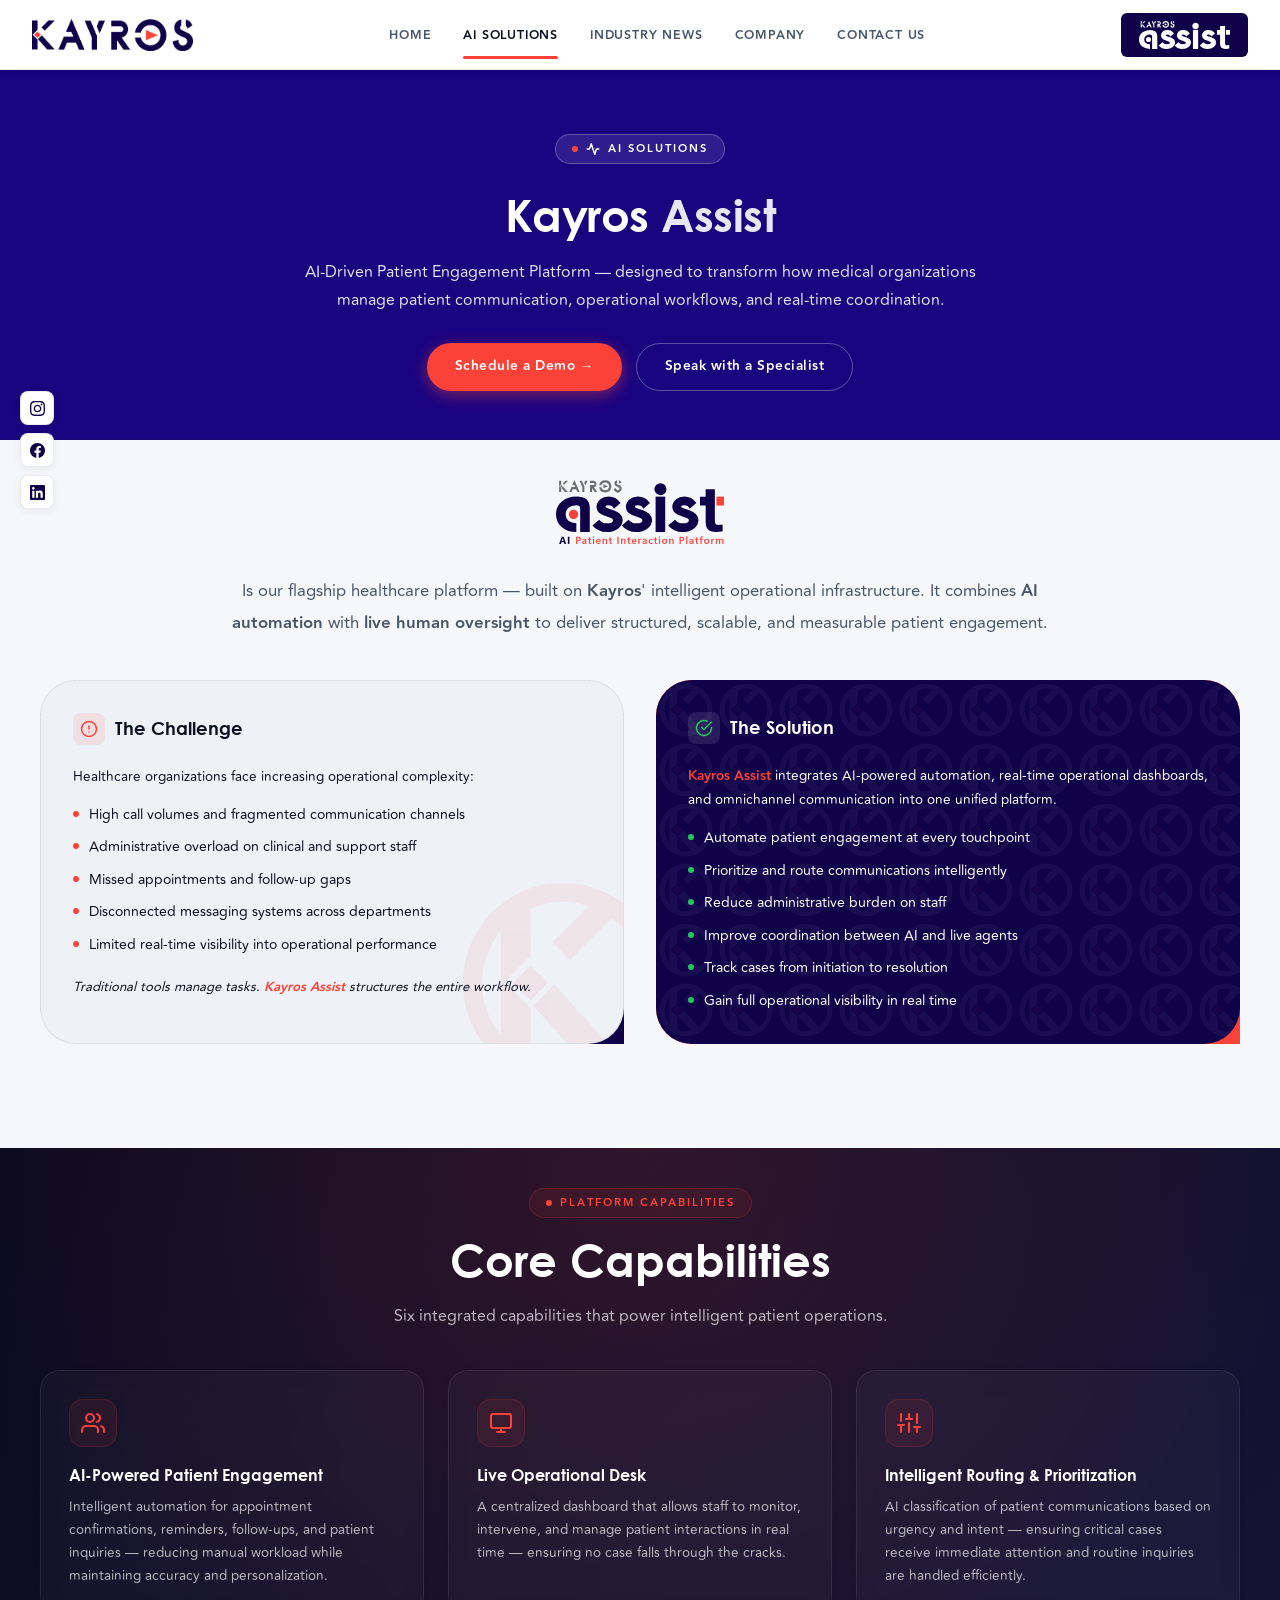
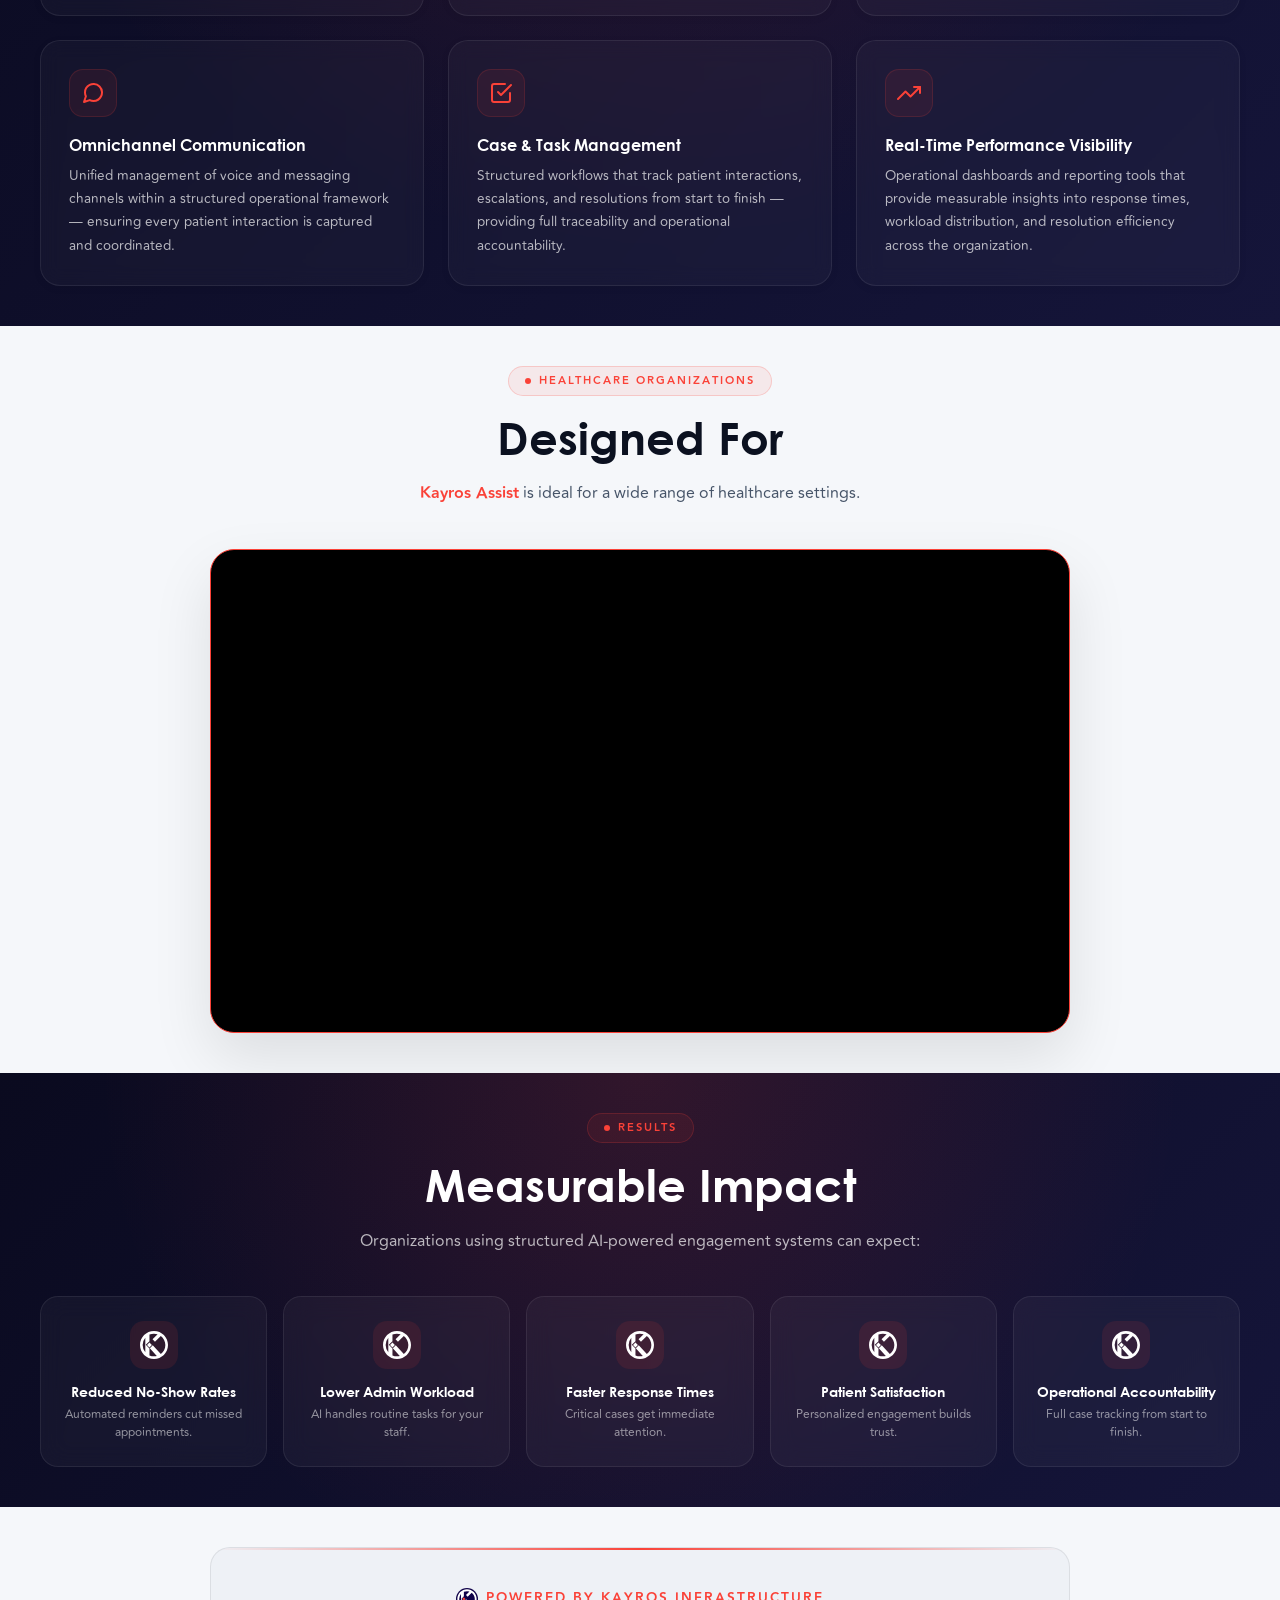
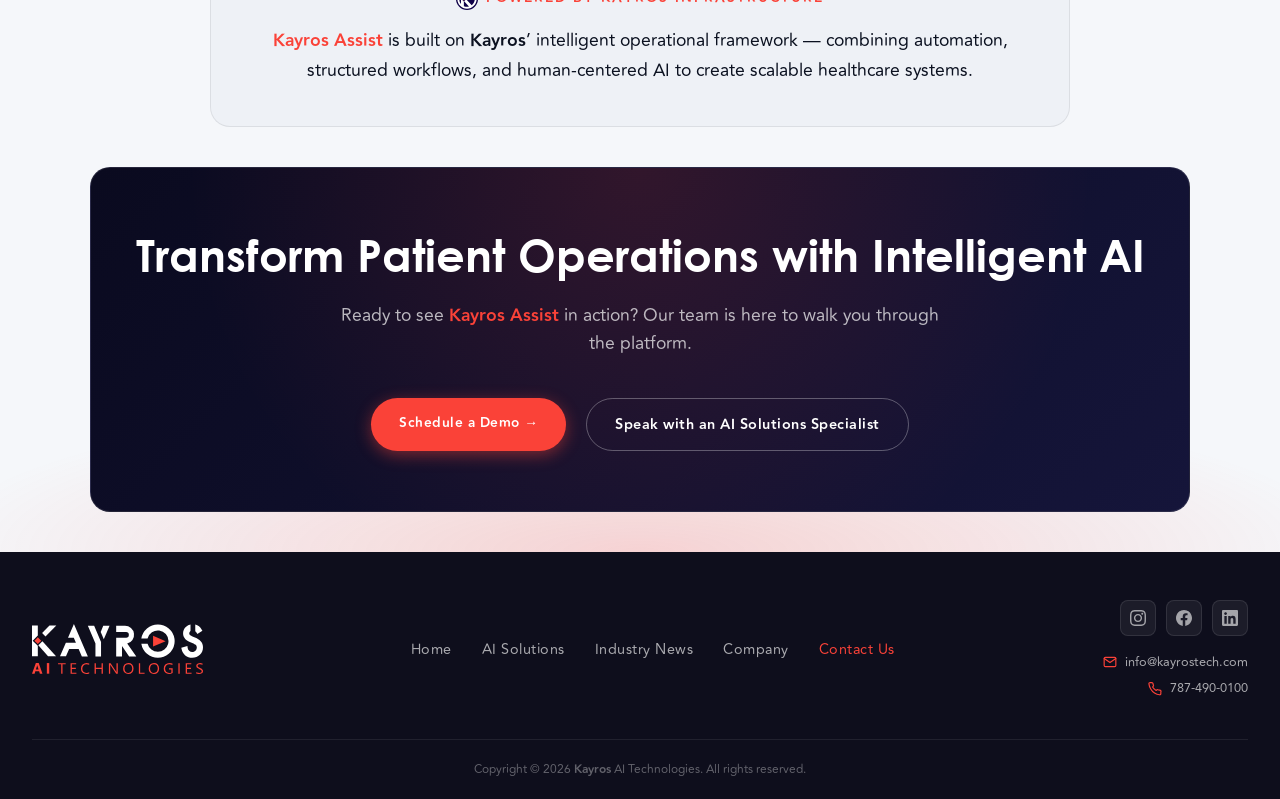
==== commit e07401cc: "Refine AI capability icons and update who-card styling" ====
--- a/ai-solutions.html
+++ b/ai-solutions.html
@@ -187,9 +187,10 @@
                         <div class="card-icon">
                             <svg width="24" height="24" viewBox="0 0 24 24" fill="none" stroke="currentColor"
                                 stroke-width="2" stroke-linecap="round" stroke-linejoin="round">
-                                <path
-                                    d="M20.84 4.61a5.5 5.5 0 0 0-7.78 0L12 5.67l-1.06-1.06a5.5 5.5 0 0 0-7.78 7.78l1.06 1.06L12 21.23l7.78-7.78 1.06-1.06a5.5 5.5 0 0 0 0-7.78z">
-                                </path>
+                                <path d="M17 21v-2a4 4 0 0 0-4-4H5a4 4 0 0 0-4 4v2"></path>
+                                <circle cx="9" cy="7" r="4"></circle>
+                                <path d="M23 21v-2a4 4 0 0 0-3-3.87"></path>
+                                <path d="M16 3.13a4 4 0 0 1 0 7.75"></path>
                             </svg>
                         </div>
                         <h3 style="color: white;">AI-Powered Patient Engagement</h3>
@@ -203,9 +204,9 @@
                         <div class="card-icon">
                             <svg width="24" height="24" viewBox="0 0 24 24" fill="none" stroke="currentColor"
                                 stroke-width="2" stroke-linecap="round" stroke-linejoin="round">
-                                <rect x="3" y="3" width="18" height="18" rx="2"></rect>
-                                <line x1="3" y1="9" x2="21" y2="9"></line>
-                                <line x1="9" y1="21" x2="9" y2="9"></line>
+                                <rect x="2" y="3" width="20" height="14" rx="2" ry="2"></rect>
+                                <line x1="8" y1="21" x2="16" y2="21"></line>
+                                <line x1="12" y1="17" x2="12" y2="21"></line>
                             </svg>
                         </div>
                         <h3 style="color: white;">Live Operational Desk</h3>
@@ -219,7 +220,15 @@
                         <div class="card-icon">
                             <svg width="24" height="24" viewBox="0 0 24 24" fill="none" stroke="currentColor"
                                 stroke-width="2" stroke-linecap="round" stroke-linejoin="round">
-                                <polyline points="22 12 18 12 15 21 9 3 6 12 2 12"></polyline>
+                                <line x1="4" y1="21" x2="4" y2="14"></line>
+                                <line x1="4" y1="10" x2="4" y2="3"></line>
+                                <line x1="12" y1="21" x2="12" y2="12"></line>
+                                <line x1="12" y1="8" x2="12" y2="3"></line>
+                                <line x1="20" y1="21" x2="20" y2="16"></line>
+                                <line x1="20" y1="12" x2="20" y2="3"></line>
+                                <line x1="1" y1="14" x2="7" y2="14"></line>
+                                <line x1="9" y1="8" x2="15" y2="8"></line>
+                                <line x1="17" y1="16" x2="23" y2="16"></line>
                             </svg>
                         </div>
                         <h3 style="color: white;">Intelligent Routing &amp; Prioritization</h3>
@@ -233,9 +242,9 @@
                         <div class="card-icon">
                             <svg width="24" height="24" viewBox="0 0 24 24" fill="none" stroke="currentColor"
                                 stroke-width="2" stroke-linecap="round" stroke-linejoin="round">
-                                <circle cx="12" cy="12" r="10"></circle>
-                                <path d="M12 2a14.5 14.5 0 0 0 0 20 14.5 14.5 0 0 0 0-20"></path>
-                                <path d="M2 12h20"></path>
+                                <path
+                                    d="M21 11.5a8.38 8.38 0 0 1-.9 3.8 8.5 8.5 0 0 1-7.6 4.7 8.38 8.38 0 0 1-3.8-.9L3 21l1.9-5.7a8.38 8.38 0 0 1-.9-3.8 8.5 8.5 0 0 1 4.7-7.6 8.38 8.38 0 0 1 3.8-.9h.5a8.48 8.48 0 0 1 8 8v.5z">
+                                </path>
                             </svg>
                         </div>
                         <h3 style="color: white;">Omnichannel Communication</h3>
@@ -249,10 +258,8 @@
                         <div class="card-icon">
                             <svg width="24" height="24" viewBox="0 0 24 24" fill="none" stroke="currentColor"
                                 stroke-width="2" stroke-linecap="round" stroke-linejoin="round">
-                                <path d="M14 2H6a2 2 0 0 0-2 2v16a2 2 0 0 0 2 2h12a2 2 0 0 0 2-2V8z"></path>
-                                <polyline points="14 2 14 8 20 8"></polyline>
-                                <line x1="16" y1="13" x2="8" y2="13"></line>
-                                <line x1="16" y1="17" x2="8" y2="17"></line>
+                                <polyline points="9 11 12 14 22 4"></polyline>
+                                <path d="M21 12v7a2 2 0 0 1-2 2H5a2 2 0 0 1-2-2V5a2 2 0 0 1 2-2h11"></path>
                             </svg>
                         </div>
                         <h3 style="color: white;">Case &amp; Task Management</h3>
@@ -266,9 +273,8 @@
                         <div class="card-icon">
                             <svg width="24" height="24" viewBox="0 0 24 24" fill="none" stroke="currentColor"
                                 stroke-width="2" stroke-linecap="round" stroke-linejoin="round">
-                                <line x1="18" y1="20" x2="18" y2="10"></line>
-                                <line x1="12" y1="20" x2="12" y2="4"></line>
-                                <line x1="6" y1="20" x2="6" y2="14"></line>
+                                <polyline points="23 6 13.5 15.5 8.5 10.5 1 18"></polyline>
+                                <polyline points="17 6 23 6 23 12"></polyline>
                             </svg>
                         </div>
                         <h3 style="color: white;">Real-Time Performance Visibility</h3>
@@ -294,7 +300,7 @@
             </div>
 
             <div class="video-container scroll-reveal"
-                style="max-width: 860px; margin: 40px auto 0; border-radius: 24px; overflow: hidden; box-shadow: 0 25px 60px rgba(0,0,0,0.1); border: 1px solid var(--border); background: #000;">
+                style="max-width: 860px; margin: 40px auto 0; border-radius: 24px; overflow: hidden; box-shadow: 0 25px 60px rgba(0,0,0,0.1); border: 1px solid var(--primary-red); background: #000;">
                 <video autoplay muted loop playsinline
                     style="width: 100%; display: block; aspect-ratio: 16/9; object-fit: cover;">
                     <source
--- a/css/styles.css
+++ b/css/styles.css
@@ -1416,24 +1416,49 @@
 /* Who We Are Card Hover */
 .who-card {
     position: relative;
-    background: rgba(241, 245, 249, 0.5);
-    border: 1px solid rgba(0, 0, 0, 0.05);
+    background: transparent;
+    border: none;
+    padding: 0;
+    margin-bottom: 24px;
+    display: flex;
+    flex-direction: column;
+    z-index: 2;
+    cursor: default;
+}
+
+.who-card::before {
+    content: '';
+    position: absolute;
+    inset: 0;
+    background: var(--primary-blue);
+    border-radius: 42px;
+    border-bottom-right-radius: 0px;
+    z-index: 0;
+}
+
+.who-card-inner {
+    position: relative;
+    background: var(--bg-section);
+    border-radius: 36px;
+    border: 1px solid var(--border);
     padding: 32px 28px;
-    border-radius: var(--radius-card);
+    overflow: hidden;
+    z-index: 1;
+    flex: 1;
+    height: 100%;
     transition: all 0.3s ease;
-    cursor: default;
-    z-index: 2;
-    margin-bottom: 24px;
 }
 
 .who-card h2 {
     margin-bottom: 16px;
 }
 
-.who-card:hover {
+.who-card:hover .who-card-inner {
     background: #fff;
     border-color: var(--primary-red);
     box-shadow: 0 8px 24px rgba(0, 0, 0, 0.08);
+}
+.who-card:hover {
     z-index: 10;
 }
 
@@ -3115,16 +3140,27 @@
     border-radius: 14px;
 }
 
+@media (min-width: 992px) {
+    .contact-info {
+        padding-top: 36px;
+    }
+}
+
 .contact-detail-item .ci-icon {
-    width: 40px;
-    height: 40px;
-    border-radius: 10px;
+    width: 56px;
+    height: 56px;
+    border-radius: 14px;
     background: rgba(250, 66, 56, 0.08);
     color: var(--primary-red);
     display: flex;
     align-items: center;
     justify-content: center;
     flex-shrink: 0;
+}
+
+.contact-detail-item .ci-icon svg {
+    width: 26px;
+    height: 26px;
 }
 
 .contact-detail-item .ci-label {
@@ -3590,7 +3626,7 @@
 
 /* ─── Features / Values ──────────────────────────────── */
 .features-section {
-    padding: 120px 20px !important;
+    padding: 60px 20px !important;
     max-width: 1400px !important;
     margin: 0 auto !important;
     width: 100% !important;
@@ -3710,7 +3746,7 @@
 
 /* ─── Countdown Section ──────────────────────────────── */
 .countdown-section {
-    padding: 120px 20px;
+    padding: 60px 20px;
     text-align: center;
     position: relative;
     overflow: hidden;
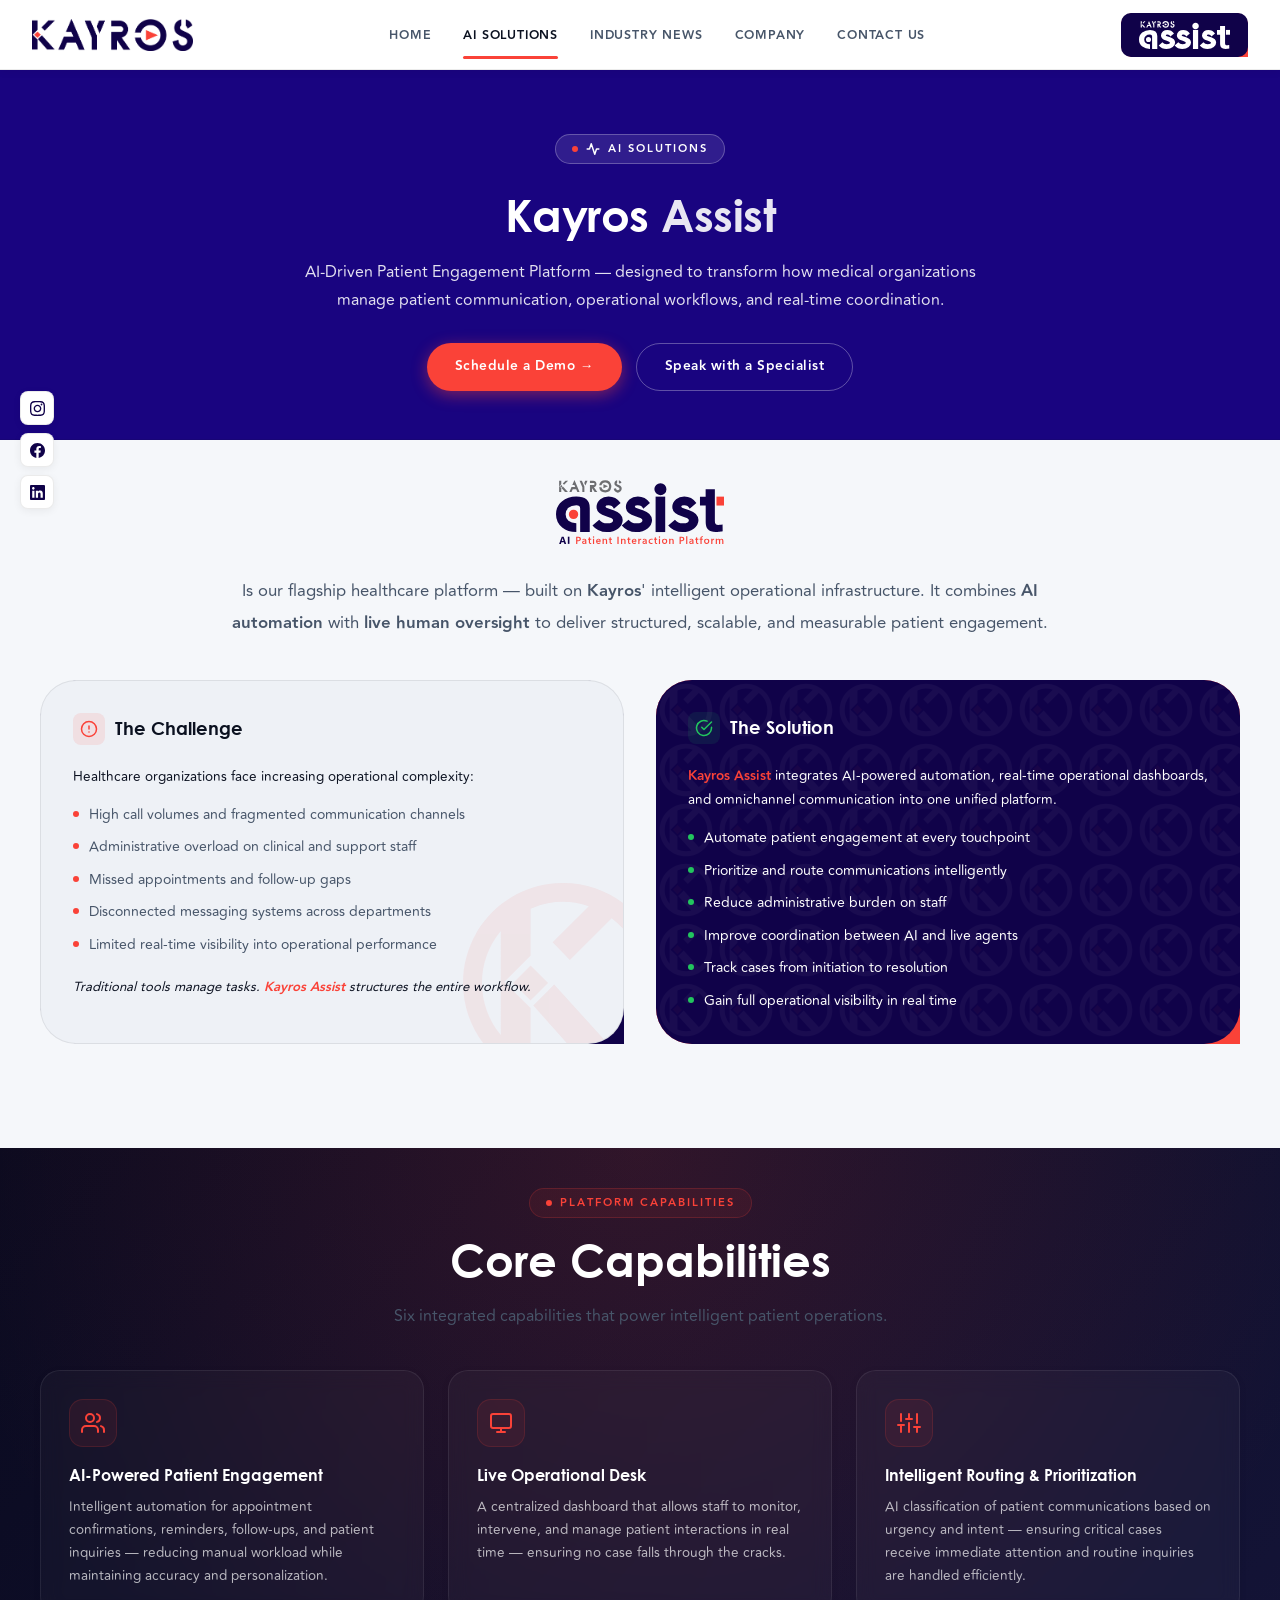
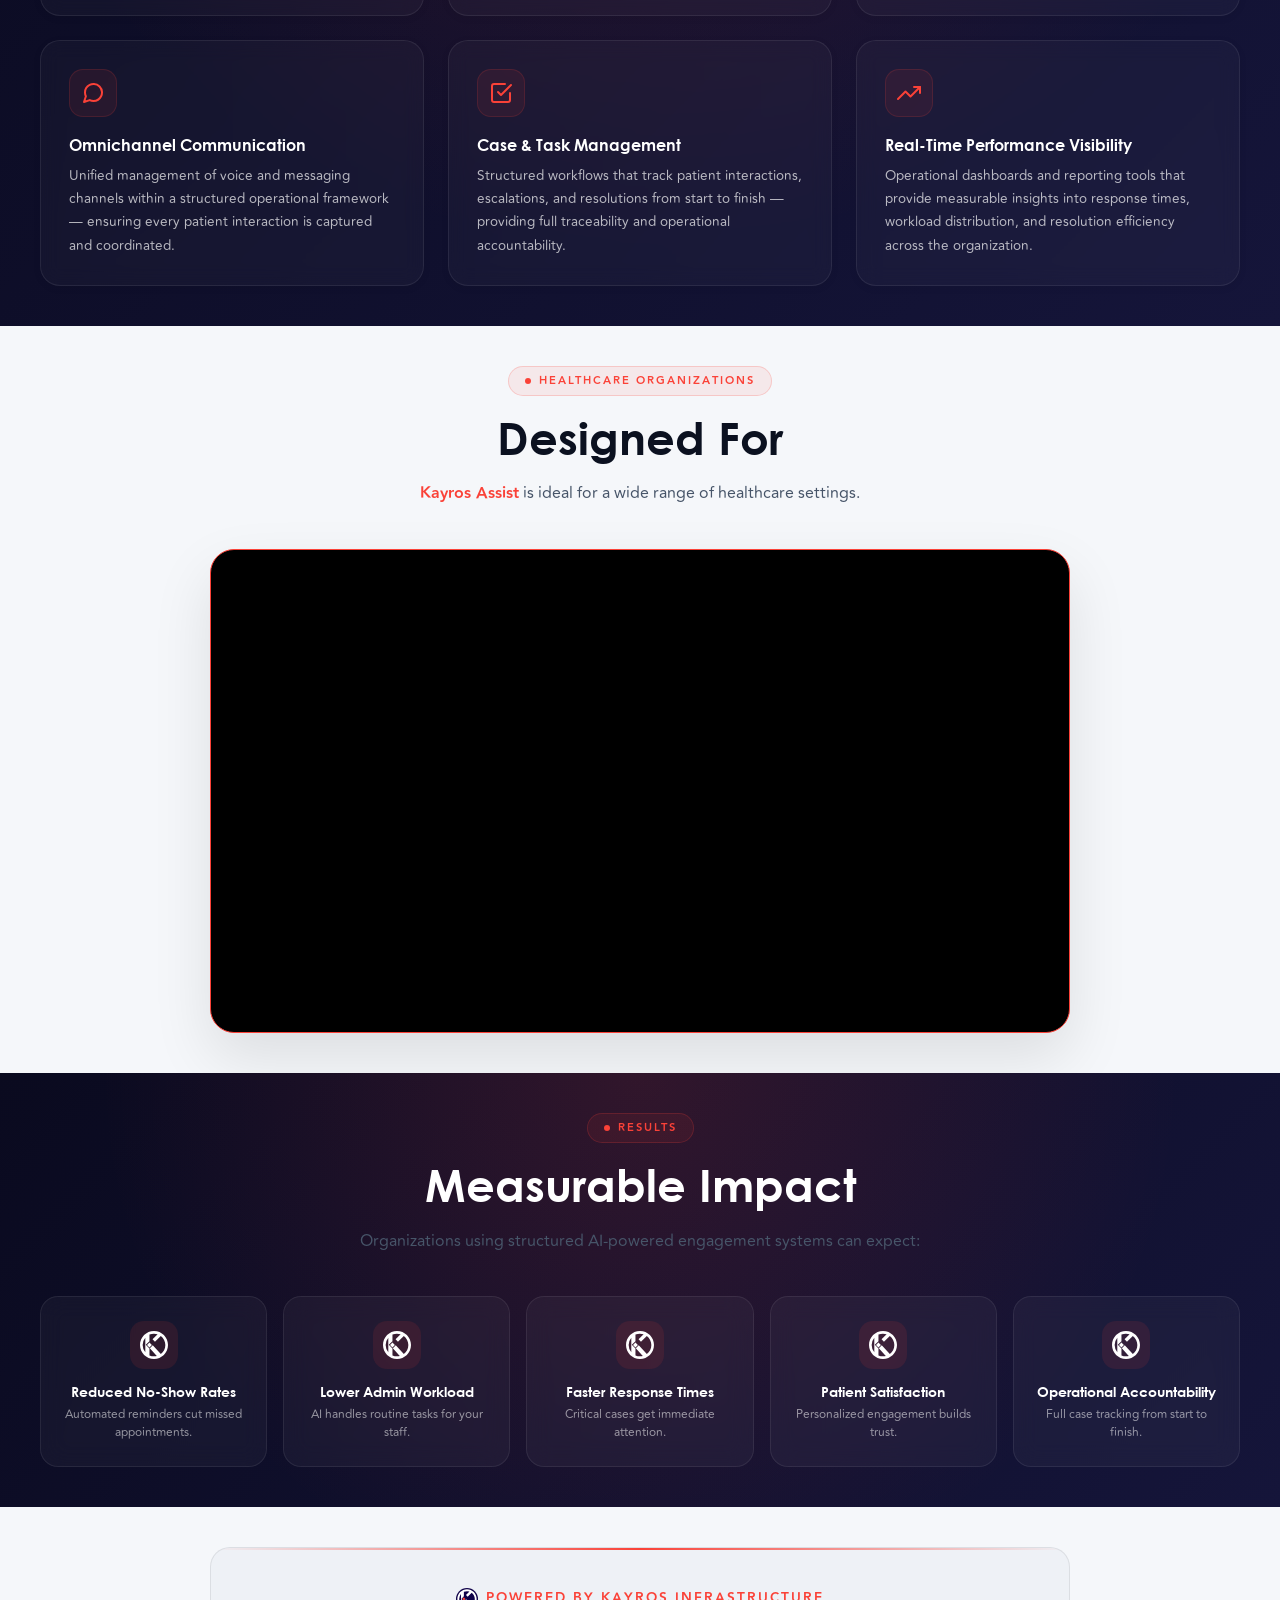
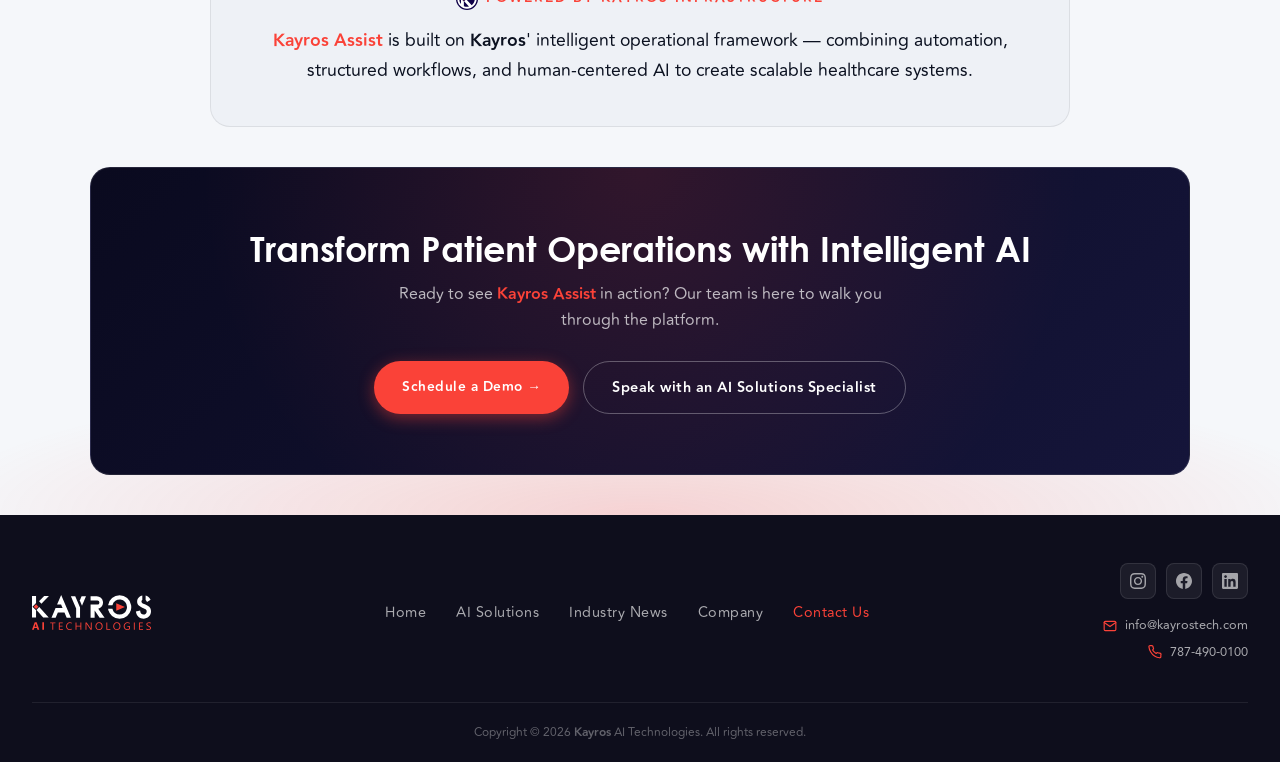
==== commit b8281b34: "feat: who/cap modals single-column + unified mosaic bg; assist badge red accent + hover swap; cap-to" ====
--- a/ai-solutions.html
+++ b/ai-solutions.html
@@ -12,6 +12,7 @@
     <link href="https://fonts.googleapis.com/css2?family=Montserrat:wght@300;400;500;600;700;800;900&display=swap"
         rel="stylesheet">
     <link rel="stylesheet" href="css/styles.css">
+    <link rel="stylesheet" href="css/ai-solutions.css">
     <link rel="icon" type="image/svg+xml" href="assets/iso_k/svg/k_iso_circular_w_bg_blue.svg">
 </head>
 
@@ -43,8 +44,8 @@
             <h1><strong>Kayros</strong> <span>Assist</span></h1>
             <p>AI-Driven Patient Engagement Platform — designed to transform how medical organizations manage patient
                 communication, operational workflows, and real-time coordination.</p>
-            <div style="display:flex; gap:14px; justify-content:center; flex-wrap:wrap;">
-                <a onclick="openModal()" class="btn btn-primary" style="cursor:pointer;">Schedule a Demo &rarr;</a>
+            <div class="hero-btns-row">
+                <a onclick="openModal()" class="btn btn-primary cursor-pointer">Schedule a Demo &rarr;</a>
                 <a href="contact.html" class="btn btn-secondary">Speak with a Specialist</a>
             </div>
         </div>
@@ -54,12 +55,12 @@
      INTRO STATEMENT
 ═══════════════════════════════════════════════════════════ -->
     <section class="section">
-        <div class="container-sm" style="text-align:center;">
-            <div style="margin-bottom: 32px;">
+        <div class="container-sm text-center">
+            <div class="assist-logo-wrap">
                 <img src="assets/kayros_assist/svg/kayros_logo_ws_1.svg" alt="Kayros Assist Logo"
-                    style="height: 64px; width: auto; margin: 0 auto; display: block;">
-            </div>
-            <p style="font-size:1.05rem; color:var(--text-muted); line-height:1.9; max-width:830px; margin:0 auto;">
+                    class="assist-logo-img">
+            </div>
+            <p class="assist-intro-text">
                 Is our flagship healthcare platform — built on <strong>Kayros</strong>' intelligent operational
                 infrastructure.
                 It combines <strong>AI automation</strong> with <strong>live human oversight</strong> to deliver
@@ -73,25 +74,19 @@
     <!-- ═══════════════════════════════════════════════════════════
      CHALLENGE & SOLUTION
 ═══════════════════════════════════════════════════════════ -->
-    <section class="section" style="padding-top:0;">
+    <section class="section section--no-pt">
         <div class="container">
             <div class="challenge-solution-grid scroll-reveal">
                 <!-- Challenge -->
-                <div class="cs-box challenge"
-                    style="position: relative; background: transparent; color: var(--text-main); border: none; padding: 0; display: flex; flex-direction: column;">
-                    <!-- Brand Blue Layer (Background) -->
-                    <div
-                        style="position: absolute; inset: 0; background: var(--primary-blue); border-radius: 42px; border-bottom-right-radius: 0px; z-index: 0;">
-                    </div>
+                <div class="cs-box challenge cs-card-outer--light">
+                    <div class="cs-accent-layer--blue"></div>
 
                     <!-- Main Challenge Content -->
-                    <div
-                        style="position: relative; background: var(--bg-section); border-radius: 36px; border: 1px solid var(--border); padding: 32px; overflow: hidden; z-index: 1; flex: 1; height: 100%;">
+                    <div class="cs-content-panel--light">
                         <!-- Faint red logo bottom-right -->
-                        <img src="assets/iso_k/svg/k_iso_circular_red.svg" alt=""
-                            style="position: absolute; bottom: -40px; right: -40px; width: 200px; opacity: 0.07; pointer-events: none; z-index: 0;">
-
-                        <div style="position: relative; z-index: 1;">
+                        <img src="assets/iso_k/svg/k_iso_circular_red.svg" alt="" class="cs-logo-watermark">
+
+                        <div class="cs-content-inner">
                             <h3>
                                 <span class="cs-icon">
                                     <svg width="18" height="18" viewBox="0 0 24 24" fill="none" stroke="currentColor"
@@ -103,40 +98,35 @@
                                 </span>
                                 The Challenge
                             </h3>
-                            <p style="font-size:0.85rem; color:var(--text-main); margin-bottom:16px; line-height:1.7;">
+                            <p class="cs-text-dark">
                                 Healthcare organizations face increasing operational complexity:</p>
-                            <ul class="cs-list" style="color: inherit;">
-                                <li style="color: inherit;">High call volumes and fragmented communication channels</li>
-                                <li style="color: inherit;">Administrative overload on clinical and support staff</li>
-                                <li style="color: inherit;">Missed appointments and follow-up gaps</li>
-                                <li style="color: inherit;">Disconnected messaging systems across departments</li>
-                                <li style="color: inherit;">Limited real-time visibility into operational performance
+                            <ul class="cs-list cs-list--inherit">
+                                <li>High call volumes and fragmented communication channels</li>
+                                <li>Administrative overload on clinical and support staff</li>
+                                <li>Missed appointments and follow-up gaps</li>
+                                <li>Disconnected messaging systems across departments</li>
+                                <li>Limited real-time visibility into operational performance
                                 </li>
                             </ul>
-                            <p style="font-size:0.82rem; color:var(--text-main); margin-top:20px; font-style:italic;">
-                                Traditional tools manage tasks. <strong style="color: var(--primary-red);">Kayros
+                            <p class="cs-note-dark">
+                                Traditional tools manage tasks. <strong class="text-brand-red">Kayros
                                     Assist</strong> structures the entire workflow.</p>
                         </div>
                     </div>
                 </div>
 
                 <!-- Solution -->
-                <div class="cs-box solution"
-                    style="position: relative; background: transparent; color: white; border: none; padding: 0; display: flex; flex-direction: column;">
-                    <!-- Brand Red Layer (Background) -->
-                    <div
-                        style="position: absolute; inset: 0; background: var(--primary-red); border-radius: 36px; border-bottom-right-radius: 0px; z-index: 0;">
-                    </div>
+                <div class="cs-box solution cs-card-outer--dark">
+                    <div class="cs-accent-layer--red"></div>
 
                     <!-- Main Solution Content -->
-                    <div
-                        style="position: relative; background: var(--primary-blue); border-radius: 36px; padding: 32px; overflow: hidden; z-index: 1;">
+                    <div class="cs-content-panel--dark">
                         <!-- Very faint mosaic for texture only -->
-                        <div class="bg-mosaic-light" style="opacity: 0.04;"></div>
-
-                        <div style="position: relative; z-index: 1;">
-                            <h3 style="color: white;">
-                                <span class="cs-icon" style="background: rgba(255,255,255,0.1); color: #22c55e;">
+                        <div class="bg-mosaic-light bg-mosaic-faint"></div>
+
+                        <div class="cs-content-inner">
+                            <h3 class="cs-heading--white">
+                                <span class="cs-icon cs-icon--solution">
                                     <svg width="18" height="18" viewBox="0 0 24 24" fill="none" stroke="currentColor"
                                         stroke-width="2" stroke-linecap="round" stroke-linejoin="round">
                                         <path d="M22 11.08V12a10 10 0 1 1-5.93-9.14"></path>
@@ -145,21 +135,21 @@
                                 </span>
                                 The Solution
                             </h3>
-                            <p style="font-size:0.85rem; color: white !important; margin-bottom:16px; line-height:1.7;">
-                                <strong style="color: var(--primary-red);">Kayros Assist</strong> integrates AI-powered
+                            <p class="cs-text-white">
+                                <strong class="text-brand-red">Kayros Assist</strong> integrates AI-powered
                                 automation, real-time operational dashboards, and omnichannel communication into one
                                 unified platform.
                             </p>
-                            <ul class="cs-list" style="color: white !important;">
-                                <li style="color: white !important;">Automate patient engagement at every touchpoint
+                            <ul class="cs-list cs-list--white">
+                                <li>Automate patient engagement at every touchpoint
                                 </li>
-                                <li style="color: white !important;">Prioritize and route communications intelligently
+                                <li>Prioritize and route communications intelligently
                                 </li>
-                                <li style="color: white !important;">Reduce administrative burden on staff</li>
-                                <li style="color: white !important;">Improve coordination between AI and live agents
+                                <li>Reduce administrative burden on staff</li>
+                                <li>Improve coordination between AI and live agents
                                 </li>
-                                <li style="color: white !important;">Track cases from initiation to resolution</li>
-                                <li style="color: white !important;">Gain full operational visibility in real time</li>
+                                <li>Track cases from initiation to resolution</li>
+                                <li>Gain full operational visibility in real time</li>
                             </ul>
                         </div>
                     </div>
@@ -172,18 +162,17 @@
      CORE CAPABILITIES
 ═══════════════════════════════════════════════════════════ -->
     <div class="bg-dark-glow">
-        <section class="section core-section" style="background:transparent; border:none;">
+        <section class="section core-section section--transparent">
             <div class="container">
                 <div class="section-header scroll-reveal">
                     <div class="section-eyebrow">Platform Capabilities</div>
-                    <h2 class="section-title" style="color: white;">Core Capabilities</h2>
-                    <p class="section-subtitle" style="color: rgba(255,255,255,0.7);">Six integrated capabilities that
+                    <h2 class="section-title section-title--white">Core Capabilities</h2>
+                    <p class="section-subtitle section-subtitle--light">Six integrated capabilities that
                         power intelligent patient operations.</p>
                 </div>
 
                 <div class="grid-3 scroll-cards">
-                    <div class="card"
-                        style="background: rgba(255,255,255,0.03); border: 1px solid rgba(255,255,255,0.08); backdrop-filter: blur(10px);">
+                    <div class="card card--glass">
                         <div class="card-icon">
                             <svg width="24" height="24" viewBox="0 0 24 24" fill="none" stroke="currentColor"
                                 stroke-width="2" stroke-linecap="round" stroke-linejoin="round">
@@ -193,14 +182,13 @@
                                 <path d="M16 3.13a4 4 0 0 1 0 7.75"></path>
                             </svg>
                         </div>
-                        <h3 style="color: white;">AI-Powered Patient Engagement</h3>
-                        <p style="color: rgba(255,255,255,0.7);">Intelligent automation for appointment confirmations,
+                        <h3>AI-Powered Patient Engagement</h3>
+                        <p>Intelligent automation for appointment confirmations,
                             reminders, follow-ups, and patient
                             inquiries — reducing manual workload while maintaining accuracy and personalization.</p>
                     </div>
 
-                    <div class="card"
-                        style="background: rgba(255,255,255,0.03); border: 1px solid rgba(255,255,255,0.08); backdrop-filter: blur(10px);">
+                    <div class="card card--glass">
                         <div class="card-icon">
                             <svg width="24" height="24" viewBox="0 0 24 24" fill="none" stroke="currentColor"
                                 stroke-width="2" stroke-linecap="round" stroke-linejoin="round">
@@ -209,14 +197,13 @@
                                 <line x1="12" y1="17" x2="12" y2="21"></line>
                             </svg>
                         </div>
-                        <h3 style="color: white;">Live Operational Desk</h3>
-                        <p style="color: rgba(255,255,255,0.7);">A centralized dashboard that allows staff to monitor,
+                        <h3>Live Operational Desk</h3>
+                        <p>A centralized dashboard that allows staff to monitor,
                             intervene, and manage patient interactions
                             in real time — ensuring no case falls through the cracks.</p>
                     </div>
 
-                    <div class="card"
-                        style="background: rgba(255,255,255,0.03); border: 1px solid rgba(255,255,255,0.08); backdrop-filter: blur(10px);">
+                    <div class="card card--glass">
                         <div class="card-icon">
                             <svg width="24" height="24" viewBox="0 0 24 24" fill="none" stroke="currentColor"
                                 stroke-width="2" stroke-linecap="round" stroke-linejoin="round">
@@ -231,14 +218,13 @@
                                 <line x1="17" y1="16" x2="23" y2="16"></line>
                             </svg>
                         </div>
-                        <h3 style="color: white;">Intelligent Routing &amp; Prioritization</h3>
-                        <p style="color: rgba(255,255,255,0.7);">AI classification of patient communications based on
+                        <h3>Intelligent Routing &amp; Prioritization</h3>
+                        <p>AI classification of patient communications based on
                             urgency and intent — ensuring critical cases
                             receive immediate attention and routine inquiries are handled efficiently.</p>
                     </div>
 
-                    <div class="card"
-                        style="background: rgba(255,255,255,0.03); border: 1px solid rgba(255,255,255,0.08); backdrop-filter: blur(10px);">
+                    <div class="card card--glass">
                         <div class="card-icon">
                             <svg width="24" height="24" viewBox="0 0 24 24" fill="none" stroke="currentColor"
                                 stroke-width="2" stroke-linecap="round" stroke-linejoin="round">
@@ -247,14 +233,13 @@
                                 </path>
                             </svg>
                         </div>
-                        <h3 style="color: white;">Omnichannel Communication</h3>
-                        <p style="color: rgba(255,255,255,0.7);">Unified management of voice and messaging channels
+                        <h3>Omnichannel Communication</h3>
+                        <p>Unified management of voice and messaging channels
                             within a structured operational framework —
                             ensuring every patient interaction is captured and coordinated.</p>
                     </div>
 
-                    <div class="card"
-                        style="background: rgba(255,255,255,0.03); border: 1px solid rgba(255,255,255,0.08); backdrop-filter: blur(10px);">
+                    <div class="card card--glass">
                         <div class="card-icon">
                             <svg width="24" height="24" viewBox="0 0 24 24" fill="none" stroke="currentColor"
                                 stroke-width="2" stroke-linecap="round" stroke-linejoin="round">
@@ -262,14 +247,13 @@
                                 <path d="M21 12v7a2 2 0 0 1-2 2H5a2 2 0 0 1-2-2V5a2 2 0 0 1 2-2h11"></path>
                             </svg>
                         </div>
-                        <h3 style="color: white;">Case &amp; Task Management</h3>
-                        <p style="color: rgba(255,255,255,0.7);">Structured workflows that track patient interactions,
+                        <h3>Case &amp; Task Management</h3>
+                        <p>Structured workflows that track patient interactions,
                             escalations, and resolutions from start to
                             finish — providing full traceability and operational accountability.</p>
                     </div>
 
-                    <div class="card"
-                        style="background: rgba(255,255,255,0.03); border: 1px solid rgba(255,255,255,0.08); backdrop-filter: blur(10px);">
+                    <div class="card card--glass">
                         <div class="card-icon">
                             <svg width="24" height="24" viewBox="0 0 24 24" fill="none" stroke="currentColor"
                                 stroke-width="2" stroke-linecap="round" stroke-linejoin="round">
@@ -277,8 +261,8 @@
                                 <polyline points="17 6 23 6 23 12"></polyline>
                             </svg>
                         </div>
-                        <h3 style="color: white;">Real-Time Performance Visibility</h3>
-                        <p style="color: rgba(255,255,255,0.7);">Operational dashboards and reporting tools that provide
+                        <h3>Real-Time Performance Visibility</h3>
+                        <p>Operational dashboards and reporting tools that provide
                             measurable insights into response times,
                             workload distribution, and resolution efficiency across the organization.</p>
                     </div>
@@ -295,16 +279,14 @@
             <div class="section-header scroll-reveal">
                 <div class="section-eyebrow">Healthcare Organizations</div>
                 <h2 class="section-title">Designed For</h2>
-                <p class="section-subtitle"><strong style="color: var(--primary-red);">Kayros Assist</strong> is ideal
+                <p class="section-subtitle"><strong class="text-brand-red">Kayros Assist</strong> is ideal
                     for a wide range of healthcare settings.</p>
             </div>
 
-            <div class="video-container scroll-reveal"
-                style="max-width: 860px; margin: 40px auto 0; border-radius: 24px; overflow: hidden; box-shadow: 0 25px 60px rgba(0,0,0,0.1); border: 1px solid var(--primary-red); background: #000;">
-                <video autoplay muted loop playsinline
-                    style="width: 100%; display: block; aspect-ratio: 16/9; object-fit: cover;">
+            <div class="video-container designed-for-video-wrap scroll-reveal">
+                <video autoplay muted loop playsinline class="designed-for-video">
                     <source
-                        src="https://filedn.com/lLIlU7CohpVRHupQLWK1oYH/2026/Kayros%20Website/Video%20%20Website%20KAYROS%20%20Horizontal.mp4"
+                        src="https://filedn.com/lLIlU7CohpVRHupQLWK1oYH/Kayros/Home/Video%20%20Website%20KAYROS%20%20Horizontal.mp4"
                         type="video/mp4">
                     Your browser does not support the video tag.
                 </video>
@@ -316,83 +298,68 @@
      MEASURABLE IMPACT
 ═══════════════════════════════════════════════════════════ -->
     <div class="bg-dark-glow">
-        <section class="section" style="background: transparent; border: none;">
+        <section class="section section--transparent">
             <div class="container">
                 <div class="section-header scroll-reveal">
                     <div class="section-eyebrow">Results</div>
-                    <h2 class="section-title" style="color: white;">Measurable Impact</h2>
-                    <p class="section-subtitle" style="color: rgba(255,255,255,0.7);">Organizations using structured
+                    <h2 class="section-title section-title--white">Measurable Impact</h2>
+                    <p class="section-subtitle section-subtitle--light">Organizations using structured
                         AI-powered engagement systems can expect:</p>
                 </div>
 
-                <div class="scroll-cards impact-cards-row" style="display: flex; gap: 16px; flex-wrap: wrap;">
-                    <div style="flex: 1; min-width: 180px; scroll-snap-align: start; background: rgba(255,255,255,0.04); border: 1px solid rgba(255,255,255,0.08); backdrop-filter: blur(12px); border-radius: 18px; padding: 24px 16px; text-align: center; transition: transform 0.3s ease, box-shadow 0.3s ease;"
-                        onmouseenter="this.style.transform='translateY(-6px)'; this.style.boxShadow='0 20px 50px rgba(0,0,0,0.25)'"
-                        onmouseleave="this.style.transform='translateY(0)'; this.style.boxShadow='none'">
-                        <div
-                            style="width: 48px; height: 48px; margin: 0 auto 14px; display: flex; align-items: center; justify-content: center; background: rgba(250,66,56,0.1); border-radius: 14px;">
+                <div class="scroll-cards impact-cards-row">
+                    <div class="impact-card">
+                        <div class="impact-card__icon-wrap">
                             <img src="assets/iso_k/svg/k_iso_circular_white.svg" alt=""
-                                style="width: 28px; height: 28px;">
-                        </div>
-                        <h3 style="color: white; font-size: 0.9rem; font-weight: 700; margin-bottom: 6px;">Reduced
+                                class="impact-card__icon-img">
+                        </div>
+                        <h3 class="impact-card__title">Reduced
                             No-Show Rates</h3>
-                        <p style="color: rgba(255,255,255,0.55); font-size: 0.75rem; line-height: 1.5; margin: 0;">
+                        <p class="impact-card__text">
                             Automated reminders cut missed appointments.</p>
                     </div>
 
-                    <div style="flex: 1; min-width: 180px; scroll-snap-align: start; background: rgba(255,255,255,0.04); border: 1px solid rgba(255,255,255,0.08); backdrop-filter: blur(12px); border-radius: 18px; padding: 24px 16px; text-align: center; transition: transform 0.3s ease, box-shadow 0.3s ease;"
-                        onmouseenter="this.style.transform='translateY(-6px)'; this.style.boxShadow='0 20px 50px rgba(0,0,0,0.25)'"
-                        onmouseleave="this.style.transform='translateY(0)'; this.style.boxShadow='none'">
-                        <div
-                            style="width: 48px; height: 48px; margin: 0 auto 14px; display: flex; align-items: center; justify-content: center; background: rgba(250,66,56,0.1); border-radius: 14px;">
+                    <div class="impact-card">
+                        <div class="impact-card__icon-wrap">
                             <img src="assets/iso_k/svg/k_iso_circular_white.svg" alt=""
-                                style="width: 28px; height: 28px;">
-                        </div>
-                        <h3 style="color: white; font-size: 0.9rem; font-weight: 700; margin-bottom: 6px;">Lower Admin
+                                class="impact-card__icon-img">
+                        </div>
+                        <h3 class="impact-card__title">Lower Admin
                             Workload</h3>
-                        <p style="color: rgba(255,255,255,0.55); font-size: 0.75rem; line-height: 1.5; margin: 0;">AI
+                        <p class="impact-card__text">AI
                             handles routine tasks for your staff.</p>
                     </div>
 
-                    <div style="flex: 1; min-width: 180px; scroll-snap-align: start; background: rgba(255,255,255,0.04); border: 1px solid rgba(255,255,255,0.08); backdrop-filter: blur(12px); border-radius: 18px; padding: 24px 16px; text-align: center; transition: transform 0.3s ease, box-shadow 0.3s ease;"
-                        onmouseenter="this.style.transform='translateY(-6px)'; this.style.boxShadow='0 20px 50px rgba(0,0,0,0.25)'"
-                        onmouseleave="this.style.transform='translateY(0)'; this.style.boxShadow='none'">
-                        <div
-                            style="width: 48px; height: 48px; margin: 0 auto 14px; display: flex; align-items: center; justify-content: center; background: rgba(250,66,56,0.1); border-radius: 14px;">
+                    <div class="impact-card">
+                        <div class="impact-card__icon-wrap">
                             <img src="assets/iso_k/svg/k_iso_circular_white.svg" alt=""
-                                style="width: 28px; height: 28px;">
-                        </div>
-                        <h3 style="color: white; font-size: 0.9rem; font-weight: 700; margin-bottom: 6px;">Faster
+                                class="impact-card__icon-img">
+                        </div>
+                        <h3 class="impact-card__title">Faster
                             Response Times</h3>
-                        <p style="color: rgba(255,255,255,0.55); font-size: 0.75rem; line-height: 1.5; margin: 0;">
+                        <p class="impact-card__text">
                             Critical cases get immediate attention.</p>
                     </div>
 
-                    <div style="flex: 1; min-width: 180px; scroll-snap-align: start; background: rgba(255,255,255,0.04); border: 1px solid rgba(255,255,255,0.08); backdrop-filter: blur(12px); border-radius: 18px; padding: 24px 16px; text-align: center; transition: transform 0.3s ease, box-shadow 0.3s ease;"
-                        onmouseenter="this.style.transform='translateY(-6px)'; this.style.boxShadow='0 20px 50px rgba(0,0,0,0.25)'"
-                        onmouseleave="this.style.transform='translateY(0)'; this.style.boxShadow='none'">
-                        <div
-                            style="width: 48px; height: 48px; margin: 0 auto 14px; display: flex; align-items: center; justify-content: center; background: rgba(250,66,56,0.1); border-radius: 14px;">
+                    <div class="impact-card">
+                        <div class="impact-card__icon-wrap">
                             <img src="assets/iso_k/svg/k_iso_circular_white.svg" alt=""
-                                style="width: 28px; height: 28px;">
-                        </div>
-                        <h3 style="color: white; font-size: 0.9rem; font-weight: 700; margin-bottom: 6px;">Patient
+                                class="impact-card__icon-img">
+                        </div>
+                        <h3 class="impact-card__title">Patient
                             Satisfaction</h3>
-                        <p style="color: rgba(255,255,255,0.55); font-size: 0.75rem; line-height: 1.5; margin: 0;">
+                        <p class="impact-card__text">
                             Personalized engagement builds trust.</p>
                     </div>
 
-                    <div style="flex: 1; min-width: 180px; scroll-snap-align: start; background: rgba(255,255,255,0.04); border: 1px solid rgba(255,255,255,0.08); backdrop-filter: blur(12px); border-radius: 18px; padding: 24px 16px; text-align: center; transition: transform 0.3s ease, box-shadow 0.3s ease;"
-                        onmouseenter="this.style.transform='translateY(-6px)'; this.style.boxShadow='0 20px 50px rgba(0,0,0,0.25)'"
-                        onmouseleave="this.style.transform='translateY(0)'; this.style.boxShadow='none'">
-                        <div
-                            style="width: 48px; height: 48px; margin: 0 auto 14px; display: flex; align-items: center; justify-content: center; background: rgba(250,66,56,0.1); border-radius: 14px;">
+                    <div class="impact-card">
+                        <div class="impact-card__icon-wrap">
                             <img src="assets/iso_k/svg/k_iso_circular_white.svg" alt=""
-                                style="width: 28px; height: 28px;">
-                        </div>
-                        <h3 style="color: white; font-size: 0.9rem; font-weight: 700; margin-bottom: 6px;">Operational
+                                class="impact-card__icon-img">
+                        </div>
+                        <h3 class="impact-card__title">Operational
                             Accountability</h3>
-                        <p style="color: rgba(255,255,255,0.55); font-size: 0.75rem; line-height: 1.5; margin: 0;">Full
+                        <p class="impact-card__text">Full
                             case tracking from start to finish.</p>
                     </div>
                 </div>
@@ -404,20 +371,16 @@
      INFRASTRUCTURE HIGHLIGHT
 ═══════════════════════════════════════════════════════════ -->
     <section class="section powered-by-kairos">
-        <div class="container-sm" style="text-align:center;">
-            <div class="scroll-reveal"
-                style="padding:40px; background:var(--bg-section); border-radius:var(--radius-card); border:1px solid var(--border); position:relative; overflow:hidden;">
-                <div
-                    style="position:absolute; top:0; left:0; width:100%; height:2px; background:linear-gradient(90deg, transparent, var(--primary-red), transparent);">
-                </div>
-                <div
-                    style="font-size:0.85rem; font-weight:700; color:var(--primary-red); text-transform:uppercase; letter-spacing:2px; margin-bottom:16px; display:flex; align-items:center; justify-content:center; gap:8px; flex-wrap:wrap;">
-                    <img src="assets/iso_k/svg/k_iso_circular_w_bg_blue.svg" alt="K" style="width: 22px; height: 22px;">
+        <div class="container-sm text-center">
+            <div class="scroll-reveal powered-by-box">
+                <div class="powered-by-box__line"></div>
+                <div class="powered-by-box__label">
+                    <img src="assets/iso_k/svg/k_iso_circular_w_bg_blue.svg" alt="K" class="powered-by-box__k-icon">
                     <span>Powered by <strong>Kayros</strong> Infrastructure</span>
                 </div>
-                <p style="font-size:1.1rem; font-weight:500; color:var(--text-main); line-height:1.7; margin:0;">
-                    <strong style="color: var(--primary-red);">Kayros Assist</strong> is built on
-                    <strong>Kayros</strong>’ intelligent operational framework — combining automation, structured
+                <p class="powered-by-box__text">
+                    <strong class="text-brand-red">Kayros Assist</strong> is built on
+                    <strong>Kayros</strong>' intelligent operational framework — combining automation, structured
                     workflows, and human-centered AI to create scalable healthcare systems.
                 </p>
             </div>
@@ -430,18 +393,16 @@
 ═══════════════════════════════════════════════════════════ -->
     <section class="cta-banner">
         <div class="cta-banner-inner scroll-reveal">
-            <h2 style="font-size: clamp(1.8rem, 4vw, 2.8rem); margin-bottom: 20px;">Transform Patient Operations with
+            <h2 class="cta-heading-lg">Transform Patient Operations with
                 Intelligent AI</h2>
-            <p style="font-size: 1.1rem; color: rgba(255,255,255,0.7); max-width: 600px; margin: 0 auto 40px;">Ready to
-                see <strong style="color: var(--primary-red);">Kayros Assist</strong> in action? Our team is here to
+            <p class="cta-subtitle-light">Ready to
+                see <strong class="text-brand-red">Kayros Assist</strong> in action? Our team is here to
                 walk you through the platform.</p>
-            <div class="btn-group" style="display: flex; gap: 20px; justify-content: center; flex-wrap: wrap;">
-                <a onclick="openModal()" class="btn btn-primary"
-                    style="cursor:pointer; display: flex; align-items: center; gap: 10px; padding: 14px 28px;">
+            <div class="btn-group btn-group--center">
+                <a onclick="openModal()" class="btn btn-primary btn--schedule">
                     Schedule a Demo &rarr;
                 </a>
-                <a href="contact.html" class="btn btn-outline-white"
-                    style="border: 1px solid rgba(255,255,255,0.3); color: white; padding: 14px 28px; border-radius: 50px; text-decoration: none; font-weight: 600; font-size: 0.9rem; transition: all 0.3s ease;">
+                <a href="contact.html" class="btn btn-outline-white btn--specialist">
                     Speak with an AI Solutions Specialist
                 </a>
             </div>
@@ -457,11 +418,11 @@
 
     <!-- Modal -->
     <div class="modal-overlay" id="modalOverlay">
-        <div class="modal-box" style="position:relative;">
+        <div class="modal-box modal-box--relative">
             <button class="modal-close" onclick="closeModal()">&#215;</button>
             <div class="modal-left">
-                <h2 style="color:white;font-size:1.2rem;font-weight:800;position:relative;z-index:2;text-align:center;">
-                    Experience <strong style="color: var(--primary-red);">KAYROS AI Technology</strong></h2>
+                <h2 class="modal-heading-white">
+                    Experience <strong class="text-brand-red">KAYROS AI Technology</strong></h2>
                 <div class="modal-video-box">
                     <video autoplay loop muted playsinline>
                         <source
--- a/css/styles.css
+++ b/css/styles.css
@@ -96,6 +96,38 @@
     margin: 0;
     padding: 0;
     box-sizing: border-box;
+}
+
+/* ─── Shared Utility Classes ───────────────────────────────── */
+.text-brand-red {
+    color: var(--primary-red);
+}
+
+.text-white,
+.text-white-strong {
+    color: white;
+}
+
+.text-center {
+    text-align: center;
+}
+
+.mb-0 {
+    margin-bottom: 0;
+}
+
+.cursor-pointer {
+    cursor: pointer;
+}
+
+.section-title--white {
+    color: white;
+    background: none;
+    -webkit-text-fill-color: white;
+}
+
+.modal-box--relative {
+    position: relative;
 }
 
 html {
@@ -245,6 +277,11 @@
     max-width: 200px;
 }
 
+.header-assist-badge img {
+    height: 28px;
+    width: auto;
+}
+
 .header-logo-text {
     display: flex;
     flex-direction: column;
@@ -323,23 +360,56 @@
 /* Assist Badge */
 .header-assist-badge {
     display: inline-flex;
+    text-decoration: none;
+    flex-shrink: 0;
+    position: relative;
+    border-radius: 12px;
+    transition: transform 0.2s ease, box-shadow 0.2s ease;
+}
+
+.header-assist-badge .cs-accent-layer--red {
+    border-radius: 12px;
+    border-bottom-right-radius: 0;
+}
+
+.header-assist-badge__panel {
+    position: relative;
+    z-index: 1;
+    background: var(--primary-blue);
+    border-radius: 10px;
+    padding: 8px 18px;
+    display: inline-flex;
     align-items: center;
     gap: 6px;
-    background: var(--primary-blue);
-    color: #FFFFFF;
-    padding: 8px 18px;
-    border-radius: 6px;
+    color: #fff;
     font-size: 0.82rem;
     font-weight: 700;
     letter-spacing: 0.5px;
-    text-decoration: none;
-    flex-shrink: 0;
-    transition: background 0.2s ease, transform 0.2s ease;
+}
+
+.header-assist-badge__panel img {
+    display: block;
+}
+
+.header-assist-badge__panel {
+    transition: background 0.25s ease;
+}
+
+.header-assist-badge .cs-accent-layer--red {
+    transition: background 0.25s ease;
 }
 
 .header-assist-badge:hover {
-    background: var(--primary-blue-2);
     transform: translateY(-1px);
+    box-shadow: 0 6px 18px rgba(250, 66, 56, 0.35);
+}
+
+.header-assist-badge:hover .header-assist-badge__panel {
+    background: var(--primary-red);
+}
+
+.header-assist-badge:hover .cs-accent-layer--red {
+    background: var(--primary-blue);
 }
 
 .header-assist-badge .badge-dot {
@@ -348,6 +418,27 @@
     border-radius: 50%;
     background: var(--primary-red);
     animation: blink 1.5s ease-in-out infinite;
+    flex-shrink: 0;
+}
+
+
+/* ─── Brand accent layers (global) ─────────────────────────── */
+.cs-accent-layer--red {
+    position: absolute;
+    inset: 0;
+    background: var(--primary-red);
+    border-radius: 36px;
+    border-bottom-right-radius: 0;
+    z-index: 0;
+}
+
+.cs-accent-layer--blue {
+    position: absolute;
+    inset: 0;
+    background: var(--primary-blue);
+    border-radius: 42px;
+    border-bottom-right-radius: 0;
+    z-index: 0;
 }
 
 /* Header right controls */
@@ -380,39 +471,114 @@
 
 /* Mobile nav */
 .mobile-nav {
-    display: none;
     position: fixed;
     top: var(--header-h);
     left: 0;
-    right: 0;
-    background: var(--bg-card);
-    border-bottom: 1px solid var(--border);
-    padding: 16px 24px;
+    width: 100vw;
+    height: calc(100vh - var(--header-h));
+    background: #FDFDFD;
     z-index: 999;
-    box-shadow: var(--shadow-md);
+    padding: 30px;
+    overflow: hidden;
+    border-top: 1px solid var(--border);
+    
+    /* Smooth Transition */
+    opacity: 0;
+    visibility: hidden;
+    transform: translateY(-10px);
+    transition: all 0.4s cubic-bezier(0.165, 0.84, 0.44, 1);
+    pointer-events: none;
 }
 
 .mobile-nav.open {
-    display: block;
+    opacity: 1;
+    visibility: visible;
+    transform: translateY(0);
+    pointer-events: auto;
+}
+
+.mobile-nav-bg-k {
+    position: absolute;
+    bottom: -60px;
+    right: -60px;
+    width: 450px;
+    opacity: 0;
+    pointer-events: none;
+    z-index: 0;
+    transition: all 0.8s ease 0.2s;
+    transform: scale(0.9) rotate(5deg);
+}
+
+.mobile-nav.open .mobile-nav-bg-k {
+    opacity: 0.05;
+    transform: scale(1) rotate(0deg);
+}
+
+.mobile-nav-content {
+    position: relative;
+    z-index: 10;
+    padding-top: 0;
+    height: 100%;
+    display: flex;
+    flex-direction: column;
 }
 
 .mobile-nav ul {
     list-style: none;
     display: flex;
     flex-direction: column;
-    gap: 4px;
+    gap: 16px;
+    margin-bottom: 24px;
+}
+
+.mobile-nav li {
+    display: flex;
+    align-items: center;
+    gap: 12px;
+    position: relative;
+    
+    /* Stagger Start State */
+    opacity: 0;
+    transform: translateX(15px);
+    transition: all 0.4s cubic-bezier(0.165, 0.84, 0.44, 1);
+}
+
+.mobile-nav.open li {
+    opacity: 1;
+    transform: translateX(0);
+}
+
+/* Stagger delays */
+.mobile-nav.open li:nth-child(1) { transition-delay: 0.1s; }
+.mobile-nav.open li:nth-child(2) { transition-delay: 0.15s; }
+.mobile-nav.open li:nth-child(3) { transition-delay: 0.2s; }
+.mobile-nav.open li:nth-child(4) { transition-delay: 0.25s; }
+.mobile-nav.open li:nth-child(5) { transition-delay: 0.3s; }
+.mobile-nav.open li:nth-child(6) { transition-delay: 0.35s; }
+
+/* The Diamond element (No numbers) */
+.mobile-nav li::before {
+    content: '';
+    width: 14px;
+    height: 14px;
+    background: var(--primary-red);
+    transform: rotate(45deg);
+    flex-shrink: 0;
 }
 
 .mobile-nav .nav-link {
-    display: block;
-    padding: 12px 0;
-    font-size: 0.95rem;
-    font-weight: 700;
-    color: var(--text-main);
-    border-bottom: 1px solid var(--border);
+    font-size: 1.1rem;
+    font-family: 'Montserrat', sans-serif;
+    font-weight: 600;
+    color: var(--primary-blue);
+    text-decoration: none;
+    padding: 0;
+    border-bottom: none;
+    letter-spacing: -0.1px;
 }
 
 .mobile-nav .nav-link.active {
+    font-weight: 800;
     color: var(--primary-red);
 }
 
@@ -420,8 +586,25 @@
     display: none;
 }
 
-.mobile-nav .nav-link:last-child {
-    border-bottom: none;
+.mobile-assist-item {
+    margin-top: auto;
+    padding-top: 20px;
+    padding-bottom: 60px;
+    border-top: 1px solid var(--border);
+}
+
+.mobile-assist-badge {
+    display: flex !important;
+    width: 100%;
+    justify-content: center;
+    border-radius: 12px !important;
+}
+
+.mobile-assist-badge .header-assist-badge__panel {
+    width: 100%;
+    justify-content: center;
+    padding: 16px !important;
+    border-radius: 10px !important;
 }
 
 /* ============================================================
@@ -460,7 +643,7 @@
 }
 
 .footer-logo img {
-    height: 30px;
+    height: 35px;
     width: auto;
     max-width: 180px;
 }
@@ -985,8 +1168,8 @@
 .modal-overlay {
     position: fixed;
     inset: 0;
-    background: rgba(4, 4, 10, 0.7);
-    backdrop-filter: blur(16px);
+    background: rgba(4, 4, 10, 0.1);
+    backdrop-filter: blur(5px);
     z-index: 2000;
     display: flex;
     align-items: center;
@@ -1372,29 +1555,11 @@
     margin-top: 8px;
 }
 
+/* cap-tooltip: oculto siempre — contenido accesible via modal */
 .cap-tooltip {
-    position: absolute;
-    top: 100%;
-    left: 0;
-    width: 100%;
-    background: #ffffff;
-    border: 1px solid var(--border-h);
-    border-radius: 8px;
-    padding: 16px;
-    box-shadow: var(--shadow-md);
-    z-index: 100;
-    opacity: 0;
-    visibility: hidden;
-    transform: translateY(0);
-    transition: all 0.3s ease;
-    pointer-events: none;
-}
-
-.viewport-sections .capability-checklist li:hover .cap-tooltip {
-    opacity: 1;
-    visibility: visible;
-    transform: translateY(8px);
-}
+    display: none;
+}
+
 
 .cap-tooltip p {
     font-size: 0.78rem;
@@ -1453,37 +1618,9 @@
     margin-bottom: 16px;
 }
 
-.who-card:hover .who-card-inner {
-    background: #fff;
-    border-color: var(--primary-red);
-    box-shadow: 0 8px 24px rgba(0, 0, 0, 0.08);
-}
-.who-card:hover {
-    z-index: 10;
-}
-
+/* who-tooltip: hidden always — content now accessed via modal */
 .who-tooltip {
-    position: absolute;
-    top: 100%;
-    left: 0;
-    width: 100%;
-    background: var(--primary-blue);
-    border: 1px solid rgba(255, 255, 255, 0.1);
-    border-radius: 12px;
-    padding: 32px;
-    box-shadow: var(--shadow-lg);
-    z-index: 100;
-    opacity: 0;
-    visibility: hidden;
-    transform: translateY(0);
-    transition: all 0.3s cubic-bezier(0.175, 0.885, 0.32, 1.275);
-    color: rgba(255, 255, 255, 0.85);
-}
-
-.who-card:hover .who-tooltip {
-    opacity: 1;
-    visibility: visible;
-    transform: translateY(12px);
+    display: none;
 }
 
 .who-tooltip p {
@@ -2212,6 +2349,32 @@
     border-color: var(--primary-red);
 }
 
+.news-filters-scroll {
+    display: flex;
+    gap: 12px;
+    margin-bottom: 40px;
+    justify-content: center;
+}
+
+@media (max-width: 1024px) {
+    .news-filters-scroll {
+        justify-content: flex-start;
+        overflow-x: auto;
+        flex-wrap: nowrap !important;
+        padding: 5px 20px 15px;
+        margin: 0 -16px 25px;
+        -webkit-overflow-scrolling: touch;
+        scrollbar-width: none;
+        -ms-overflow-style: none;
+    }
+    .news-filters-scroll::-webkit-scrollbar {
+        display: none;
+    }
+    .news-filters-scroll .pill {
+        flex-shrink: 0;
+    }
+}
+
 .pill svg {
     flex-shrink: 0;
 }
@@ -2590,88 +2753,242 @@
 }
 
 /* Leadership */
-.leadership-item {
+/* Leadership — Re-architected for a more premium, card-based look */
+.leadership-container {
+    display: flex;
+    flex-direction: column;
+    gap: 64px;
+    margin-top: 48px;
+}
+
+.leader-profile-card {
+    display: grid;
+    grid-template-columns: 380px 1fr;
+    background: #fff;
+    border-radius: 36px;
+    border: 1px solid var(--border);
+    overflow: hidden;
+    transition: all 0.4s cubic-bezier(0.165, 0.84, 0.44, 1);
+    position: relative;
+    z-index: 1;
+    height: 100%;
+}
+
+.leader-card-wrapper {
+    position: relative;
+    padding: 0;
+    margin-bottom: 24px;
+}
+
+.leader-card-wrapper::before {
+    content: '';
+    position: absolute;
+    inset: 0;
+    background: var(--primary-blue);
+    border-radius: 42px;
+    z-index: 0;
+}
+
+/* Michael (Visual on Left) — Corner on Bottom Left */
+.leader-card-wrapper:not(.reverse-wrapper)::before {
+    border-bottom-left-radius: 0px;
+}
+
+/* Aileen (Visual on Right) — Corner on Bottom Right */
+.leader-card-wrapper.reverse-wrapper::before {
+    border-bottom-right-radius: 0px;
+}
+
+.leader-profile-card:hover {
+    box-shadow: var(--shadow-lg);
+    border-color: rgba(250, 66, 56, 0.3);
+    transform: translateY(-4px);
+}
+
+.leader-visual {
+    background: linear-gradient(135deg, #F0F2F5 0%, #D8DEE9 100%);
+    position: relative;
+    display: flex;
+    align-items: flex-end; /* Cut-off at bottom */
+    justify-content: center;
+    overflow: hidden;
+    padding-top: 40px;
+}
+
+/* Decorative background for the visual side */
+.leader-visual::before {
+    content: '';
+    position: absolute;
+    inset: 0;
+    background-image: url('../assets/iso_k/svg/k_iso_circular_w_bg_blue.svg');
+    background-size: 100px;
+    background-repeat: no-repeat;
+    background-position: center;
+    opacity: 0.05;
+    transform: scale(3) rotate(-15deg);
+    pointer-events: none;
+}
+
+.leader-photo-wrap {
+    width: 100%;
+    height: 100%;
+    display: flex;
+    align-items: flex-end;
+    justify-content: center;
+    position: relative;
+    z-index: 2;
+}
+
+.leader-photo-wrap img {
+    max-width: 80%;
+    max-height: 100%; /* Added to prevent clipping */
+    height: auto;
+    object-fit: contain; /* Ensure it fits */
+    filter: drop-shadow(0 15px 30px rgba(0,0,0,0.2));
+    transition: transform 0.6s cubic-bezier(0.165, 0.84, 0.44, 1);
+}
+
+.leader-profile-card:hover .leader-photo-wrap img {
+    transform: scale(1.03);
+}
+
+.leader-content {
+    padding: 24px 36px;
+    background: #fff;
+    display: flex;
+    flex-direction: column;
+    position: relative;
+}
+
+.leader-header {
+    margin-bottom: 12px;
+    border-bottom: 1px solid var(--border);
+    padding: 12px 0;
+}
+
+.leader-bio-columns {
     display: grid;
     grid-template-columns: 1fr 1fr;
-    gap: 48px;
-    align-items: center;
-    padding: 48px 0;
-    border-bottom: 1px solid var(--border);
-}
-
-.leadership-item:last-of-type {
-    border-bottom: none;
-    padding-bottom: 0;
-}
-
-.leadership-item.reverse {
-    direction: rtl;
-}
-
-.leadership-item.reverse>* {
-    direction: ltr;
-}
-
-.leadership-photo {
-    border-radius: var(--radius-card);
-    overflow: hidden;
-    max-height: 480px;
-    background: linear-gradient(135deg, var(--bg-section) 0%, var(--bg-card) 100%);
-    border: 1px solid var(--border);
-    display: flex;
-    align-items: start;
-    justify-content: center;
-    position: relative;
-}
-
-.leadership-photo-placeholder {
+    gap: 40px;
+}
+
+.leader-bio-col {
     display: flex;
     flex-direction: column;
-    align-items: center;
-    gap: 12px;
-    color: var(--text-dim);
-}
-
-.leadership-photo-placeholder svg {
-    width: 64px;
-    height: 64px;
-    opacity: 0.4;
-}
-
-.leadership-photo-placeholder span {
+    gap: 16px;
+}
+
+/* Subtle corner decoration */
+.leader-content::after {
+    content: '';
+    position: absolute;
+    bottom: -40px;
+    right: -40px;
+    width: 200px;
+    height: 200px;
+    background: var(--primary-red);
+    opacity: 0.02;
+    border-radius: 50%;
+    pointer-events: none;
+}
+
+.leader-role {
+    display: inline-flex;
+    align-items: center;
+    gap: 8px;
     font-size: 0.75rem;
-    font-weight: 600;
-    letter-spacing: 1px;
-}
-
-.leadership-photo img {
-    width: 100%;
-    height: 100%;
-    object-fit: cover;
-    object-position: top;
-}
-
-.leadership-text .role {
-    font-size: 0.72rem;
-    font-weight: 700;
+    font-weight: 800;
     letter-spacing: 2px;
     text-transform: uppercase;
     color: var(--primary-red);
+    margin-bottom: 20px;
+    background: rgba(250, 66, 56, 0.05);
+    padding: 6px 16px;
+    border-radius: 50px;
+    width: fit-content;
+}
+
+.leader-name {
+    font-size: 2.2rem;
+    font-weight: 900;
+    color: var(--primary-blue);
     margin-bottom: 8px;
-}
-
-.leadership-text h3 {
-    font-size: 1.5rem;
-    font-weight: 800;
+    letter-spacing: -0.5px;
+}
+
+.leader-intro-text {
+    font-size: 1.05rem;
+    font-weight: 500;
+    line-height: 1.6;
     color: var(--text-main);
-    margin-bottom: 16px;
-}
-
-.leadership-text p {
+    margin-bottom: 0;
+}
+
+.leader-bio p {
     font-size: 0.88rem;
     color: var(--text-muted);
     line-height: 1.8;
-    margin-bottom: 12px;
+    margin-bottom: 16px;
+}
+
+.leader-bio p:last-child {
+    margin-bottom: 0;
+}
+
+.leader-bio p strong {
+    color: var(--text-main);
+    font-weight: 700;
+}
+
+/* Reverse layout for variety */
+.leader-profile-card.reverse {
+    grid-template-columns: 1fr 320px;
+}
+
+.leader-profile-card.reverse .leader-visual {
+    order: 2;
+}
+
+.leader-profile-card.reverse .leader-content {
+    order: 1;
+    padding: 24px 36px;
+}
+
+/* Responsive Leadership */
+@media (max-width: 1200px) {
+    .leader-profile-card {
+        grid-template-columns: 320px 1fr;
+    }
+}
+
+@media (max-width: 1024px) {
+    .leader-profile-card, 
+    .leader-profile-card.reverse {
+        grid-template-columns: 1fr;
+        border-radius: 32px;
+    }
+
+    .leader-visual,
+    .leader-profile-card.reverse .leader-visual {
+        order: 1;
+        height: 420px; /* Taller area for better framing */
+        padding: 30px 20px 0;
+    }
+
+    .leader-content,
+    .leader-profile-card.reverse .leader-content {
+        order: 2;
+        padding: 40px 32px;
+    }
+
+    .leader-bio-columns {
+        grid-template-columns: 1fr;
+        gap: 20px;
+    }
+
+    .leader-name {
+        font-size: 1.75rem;
+    }
 }
 
 /* Core Values Wheel */
@@ -2966,8 +3283,8 @@
     width: 44px;
     height: 44px;
     border-radius: 12px;
-    background: rgba(16, 2, 73, 0.06);
-    color: var(--primary-blue);
+    background: rgba(250, 66, 56, 0.08);
+    color: var(--primary-red);
     display: flex;
     align-items: center;
     justify-content: center;
@@ -3265,6 +3582,18 @@
    RESPONSIVE
    ============================================================ */
 @media (max-width: 1024px) {
+    :root {
+        --header-h: 60px;
+    }
+
+    .header-inner {
+        padding: 0 16px;
+    }
+
+    .hero-banner {
+        align-items: flex-start;
+    }
+
     .grid-4 {
         grid-template-columns: repeat(2, 1fr);
     }
@@ -3273,13 +3602,23 @@
         grid-template-columns: 1fr;
     }
 
-    .hero-banner-inner {
+    .hero-banner-inner,
+    .viewport-sections .hero-banner-inner {
         grid-template-columns: 1fr;
         gap: 40px;
+        padding-top: 120px;
+        padding-bottom: 20px;
+        align-items: flex-start;
     }
 
     .hero-banner-visual {
         display: block;
+        position: absolute;
+        right: -20px;
+        top: 55%;
+        transform: translateY(-50%) scale(0.85);
+        z-index: -1;
+        opacity: 0.9;
     }
 
     .assist-banner-inner {
@@ -3302,29 +3641,21 @@
         grid-template-columns: 1fr;
         gap: 40px;
     }
-}
-
-@media (max-width: 768px) {
-    :root {
-        --header-h: 60px;
-    }
-
-    .header-inner {
-        padding: 0 16px;
-    }
 
     .header-nav {
         display: none;
     }
 
-    .header-assist-badge {
+    .header-assist-badge:not(.mobile-assist-badge) {
         display: none;
     }
 
     .mobile-menu-btn {
         display: flex;
     }
-
+}
+
+@media (max-width: 768px) {
     .section {
         padding: 48px 16px;
     }
@@ -3413,9 +3744,15 @@
 
     .viewport-sections .hero-banner-visual {
         display: block !important;
+        position: relative;
+        right: auto;
+        top: auto;
+        transform: scale(0.8);
+        z-index: 1;
+        opacity: 1;
         order: -1;
         /* Place it above or below as needed, usually above text on mobile */
-        margin: -50px;
+        margin: -50px auto -40px;
     }
 
     .viewport-sections .hero-banner-text {
@@ -3543,10 +3880,54 @@
 
     .modal-box {
         grid-template-columns: 1fr;
+        max-height: 90vh;
+        background: #0c0245; /* var(--primary-blue) dark shade */
+        color: white;
+        border: 1px solid rgba(255, 255, 255, 0.1);
+        overflow: hidden;
+        display: flex;
+        flex-direction: column;
     }
 
     .modal-left {
-        display: none;
+        padding: 30px 20px 0 !important;
+        background: transparent !important;
+        text-align: left !important;
+        align-items: flex-start !important;
+        flex-shrink: 0;
+    }
+
+    .modal-left h2 {
+        font-size: 1.4rem !important;
+        text-align: left !important;
+        margin-bottom: 0;
+    }
+
+    .modal-right {
+        padding: 20px !important;
+        background: transparent !important;
+        color: rgba(255, 255, 255, 0.9) !important;
+        flex: 1;
+        overflow-y: auto;
+    }
+
+    .modal-right p,
+    .modal-right strong,
+    .modal-right span:not(.news-tag),
+    .modal-right li {
+        color: white !important;
+    }
+
+    .modal-right p {
+        font-size: 0.9rem !important;
+        line-height: 1.6 !important;
+        margin-bottom: 16px !important;
+    }
+
+    /* Keep mosaic background visible in the whole box */
+    .modal-box .bg-mosaic-strong {
+        opacity: 0.15 !important;
+        z-index: 0;
     }
 
     .fixed-socials {
--- a/css/ai-solutions.css
+++ b/css/ai-solutions.css
@@ -0,0 +1,364 @@
+/* ============================================================
+   AI SOLUTIONS PAGE — css/ai-solutions.css
+   Extracted inline styles from ai-solutions.html
+   ============================================================ */
+
+/* ─── Hero CTA buttons row ─────────────────────────────────── */
+.hero-btns-row {
+    display: flex;
+    gap: 14px;
+    justify-content: center;
+    flex-wrap: wrap;
+}
+
+/* ─── Intro Statement ──────────────────────────────────────── */
+.text-center {
+    text-align: center;
+}
+
+.assist-logo-wrap {
+    margin-bottom: 32px;
+}
+
+.assist-logo-img {
+    height: 64px;
+    width: auto;
+    margin: 0 auto;
+    display: block;
+}
+
+.assist-intro-text {
+    font-size: 1.05rem;
+    color: var(--text-muted);
+    line-height: 1.9;
+    max-width: 830px;
+    margin: 0 auto;
+}
+
+/* ─── Challenge & Solution (Shared classes) ────────────────── */
+.section--no-pt {
+    padding-top: 0;
+}
+
+/* Challenge/Solution/Philosophy outer wrapper — light theme */
+.cs-card-outer--light {
+    position: relative;
+    background: transparent;
+    color: var(--text-main);
+    border: none;
+    padding: 0;
+    display: flex;
+    flex-direction: column;
+}
+
+/* Challenge/Solution/Philosophy outer wrapper — dark theme */
+.cs-card-outer--dark {
+    position: relative;
+    background: transparent;
+    color: white;
+    border: none;
+    padding: 0;
+    display: flex;
+    flex-direction: column;
+}
+
+/* Brand-colored background accent layer — blue */
+.cs-accent-layer--blue {
+    position: absolute;
+    inset: 0;
+    background: var(--primary-blue);
+    border-radius: 42px;
+    border-bottom-right-radius: 0px;
+    z-index: 0;
+}
+
+/* Brand-colored background accent layer — red */
+.cs-accent-layer--red {
+    position: absolute;
+    inset: 0;
+    background: var(--primary-red);
+    border-radius: 36px;
+    border-bottom-right-radius: 0px;
+    z-index: 0;
+}
+
+/* Main content panel — light */
+.cs-content-panel--light {
+    position: relative;
+    background: var(--bg-section);
+    border-radius: 36px;
+    border: 1px solid var(--border);
+    padding: 32px;
+    overflow: hidden;
+    z-index: 1;
+    flex: 1;
+    height: 100%;
+}
+
+/* Main content panel — dark/blue */
+.cs-content-panel--dark {
+    position: relative;
+    background: var(--primary-blue);
+    border-radius: 36px;
+    padding: 32px;
+    overflow: hidden;
+    z-index: 1;
+}
+
+/* Faint watermark logo */
+.cs-logo-watermark {
+    position: absolute;
+    bottom: -40px;
+    right: -40px;
+    width: 200px;
+    opacity: 0.07;
+    pointer-events: none;
+    z-index: 0;
+}
+
+.cs-content-inner {
+    position: relative;
+    z-index: 1;
+}
+
+/* Challenge/Solution text */
+.cs-text-dark {
+    font-size: 0.85rem;
+    color: var(--text-main);
+    margin-bottom: 16px;
+    line-height: 1.7;
+}
+
+.cs-text-white {
+    font-size: 0.85rem;
+    color: white !important;
+    margin-bottom: 16px;
+    line-height: 1.7;
+}
+
+.cs-list--inherit {
+    color: inherit;
+}
+
+.cs-list--white {
+    color: white !important;
+}
+
+.cs-list--white li {
+    color: white !important;
+}
+
+.cs-note-dark {
+    font-size: 0.82rem;
+    color: var(--text-main);
+    margin-top: 20px;
+    font-style: italic;
+}
+
+.cs-icon--solution {
+    background: rgba(255, 255, 255, 0.1);
+    color: #22c55e;
+}
+
+.cs-heading--white {
+    color: white;
+}
+
+/* Ensure h3 inside dark solution cards inherits white */
+.cs-card-outer--dark h3,
+.cs-content-panel--dark h3 {
+    color: white;
+}
+
+/* Ensure paragraphs inside dark solution cards are legible */
+.cs-card-outer--dark p,
+.cs-content-panel--dark p {
+    color: rgba(255, 255, 255, 0.85);
+}
+
+.bg-mosaic-faint {
+    opacity: 0.04;
+}
+
+/* ─── Core Capabilities (Dark section) ─────────────────────── */
+.section--transparent {
+    background: transparent;
+    border: none;
+}
+
+.card--glass {
+    background: rgba(255, 255, 255, 0.03);
+    border: 1px solid rgba(255, 255, 255, 0.08);
+    backdrop-filter: blur(10px);
+}
+
+.card--glass h3 {
+    color: white;
+}
+
+.card--glass p {
+    color: rgba(255, 255, 255, 0.7);
+}
+
+/* ─── Designed For Video ───────────────────────────────────── */
+.designed-for-video-wrap {
+    max-width: 860px;
+    margin: 40px auto 0;
+    border-radius: 24px;
+    overflow: hidden;
+    box-shadow: 0 25px 60px rgba(0, 0, 0, 0.1);
+    border: 1px solid var(--primary-red);
+    background: #000;
+}
+
+.designed-for-video {
+    width: 100%;
+    display: block;
+    aspect-ratio: 16/9;
+    object-fit: cover;
+}
+
+/* ─── Measurable Impact ────────────────────────────────────── */
+.impact-cards-row {
+    display: flex;
+    gap: 16px;
+    flex-wrap: wrap;
+}
+
+.impact-card {
+    flex: 1;
+    min-width: 180px;
+    scroll-snap-align: start;
+    background: rgba(255, 255, 255, 0.04);
+    border: 1px solid rgba(255, 255, 255, 0.08);
+    backdrop-filter: blur(12px);
+    border-radius: 18px;
+    padding: 24px 16px;
+    text-align: center;
+    transition: transform 0.3s ease, box-shadow 0.3s ease;
+}
+
+.impact-card:hover {
+    transform: translateY(-6px);
+    box-shadow: 0 20px 50px rgba(0, 0, 0, 0.25);
+}
+
+.impact-card__icon-wrap {
+    width: 48px;
+    height: 48px;
+    margin: 0 auto 14px;
+    display: flex;
+    align-items: center;
+    justify-content: center;
+    background: rgba(250, 66, 56, 0.1);
+    border-radius: 14px;
+}
+
+.impact-card__icon-img {
+    width: 28px;
+    height: 28px;
+}
+
+.impact-card__title {
+    color: white;
+    font-size: 0.9rem;
+    font-weight: 700;
+    margin-bottom: 6px;
+}
+
+.impact-card__text {
+    color: rgba(255, 255, 255, 0.55);
+    font-size: 0.75rem;
+    line-height: 1.5;
+    margin: 0;
+}
+
+/* ─── Infrastructure Highlight ─────────────────────────────── */
+.powered-by-box {
+    padding: 40px;
+    background: var(--bg-section);
+    border-radius: var(--radius-card);
+    border: 1px solid var(--border);
+    position: relative;
+    overflow: hidden;
+}
+
+.powered-by-box__line {
+    position: absolute;
+    top: 0;
+    left: 0;
+    width: 100%;
+    height: 2px;
+    background: linear-gradient(90deg, transparent, var(--primary-red), transparent);
+}
+
+.powered-by-box__label {
+    font-size: 0.85rem;
+    font-weight: 700;
+    color: var(--primary-red);
+    text-transform: uppercase;
+    letter-spacing: 2px;
+    margin-bottom: 16px;
+    display: flex;
+    align-items: center;
+    justify-content: center;
+    gap: 8px;
+    flex-wrap: wrap;
+}
+
+.powered-by-box__k-icon {
+    width: 22px;
+    height: 22px;
+}
+
+.powered-by-box__text {
+    font-size: 1.1rem;
+    font-weight: 500;
+    color: var(--text-main);
+    line-height: 1.7;
+    margin: 0;
+}
+
+/* ─── CTA Banner ───────────────────────────────────────────── */
+.cta-heading-lg {
+    font-size: clamp(1.8rem, 4vw, 2.8rem);
+    margin-bottom: 20px;
+}
+
+.cta-subtitle-light {
+    font-size: 1.1rem;
+    color: rgba(255, 255, 255, 0.7);
+    max-width: 600px;
+    margin: 0 auto 40px;
+}
+
+.btn-group--center {
+    display: flex;
+    gap: 20px;
+    justify-content: center;
+    flex-wrap: wrap;
+}
+
+.btn--schedule {
+    cursor: pointer;
+    display: flex;
+    align-items: center;
+    gap: 10px;
+    padding: 14px 28px;
+}
+
+.btn--specialist {
+    border: 1px solid rgba(255, 255, 255, 0.3);
+    color: white;
+    padding: 14px 28px;
+    border-radius: 50px;
+    text-decoration: none;
+    font-weight: 600;
+    font-size: 0.9rem;
+    transition: all 0.3s ease;
+}
+
+/* ─── Designed For section subtitle ────────────────────────── */
+.section-subtitle--brand {
+    color: var(--primary-red);
+}
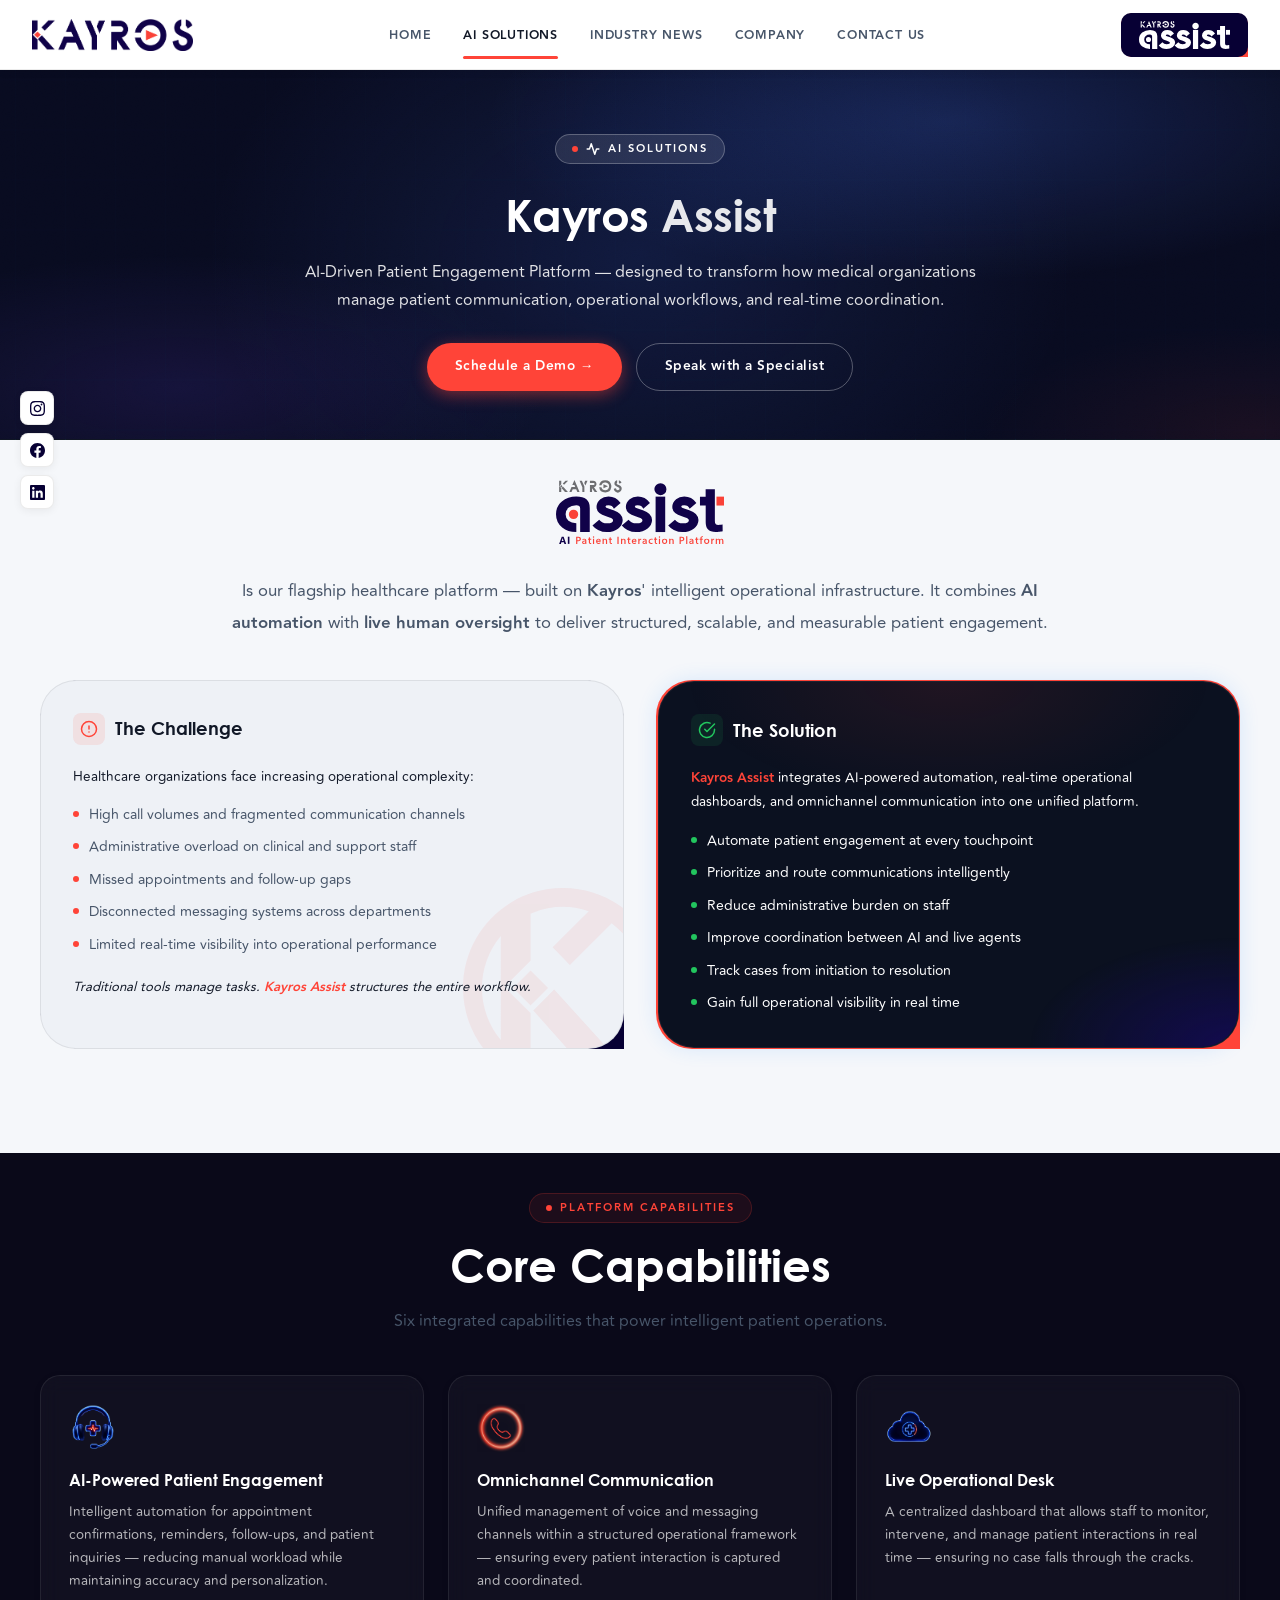
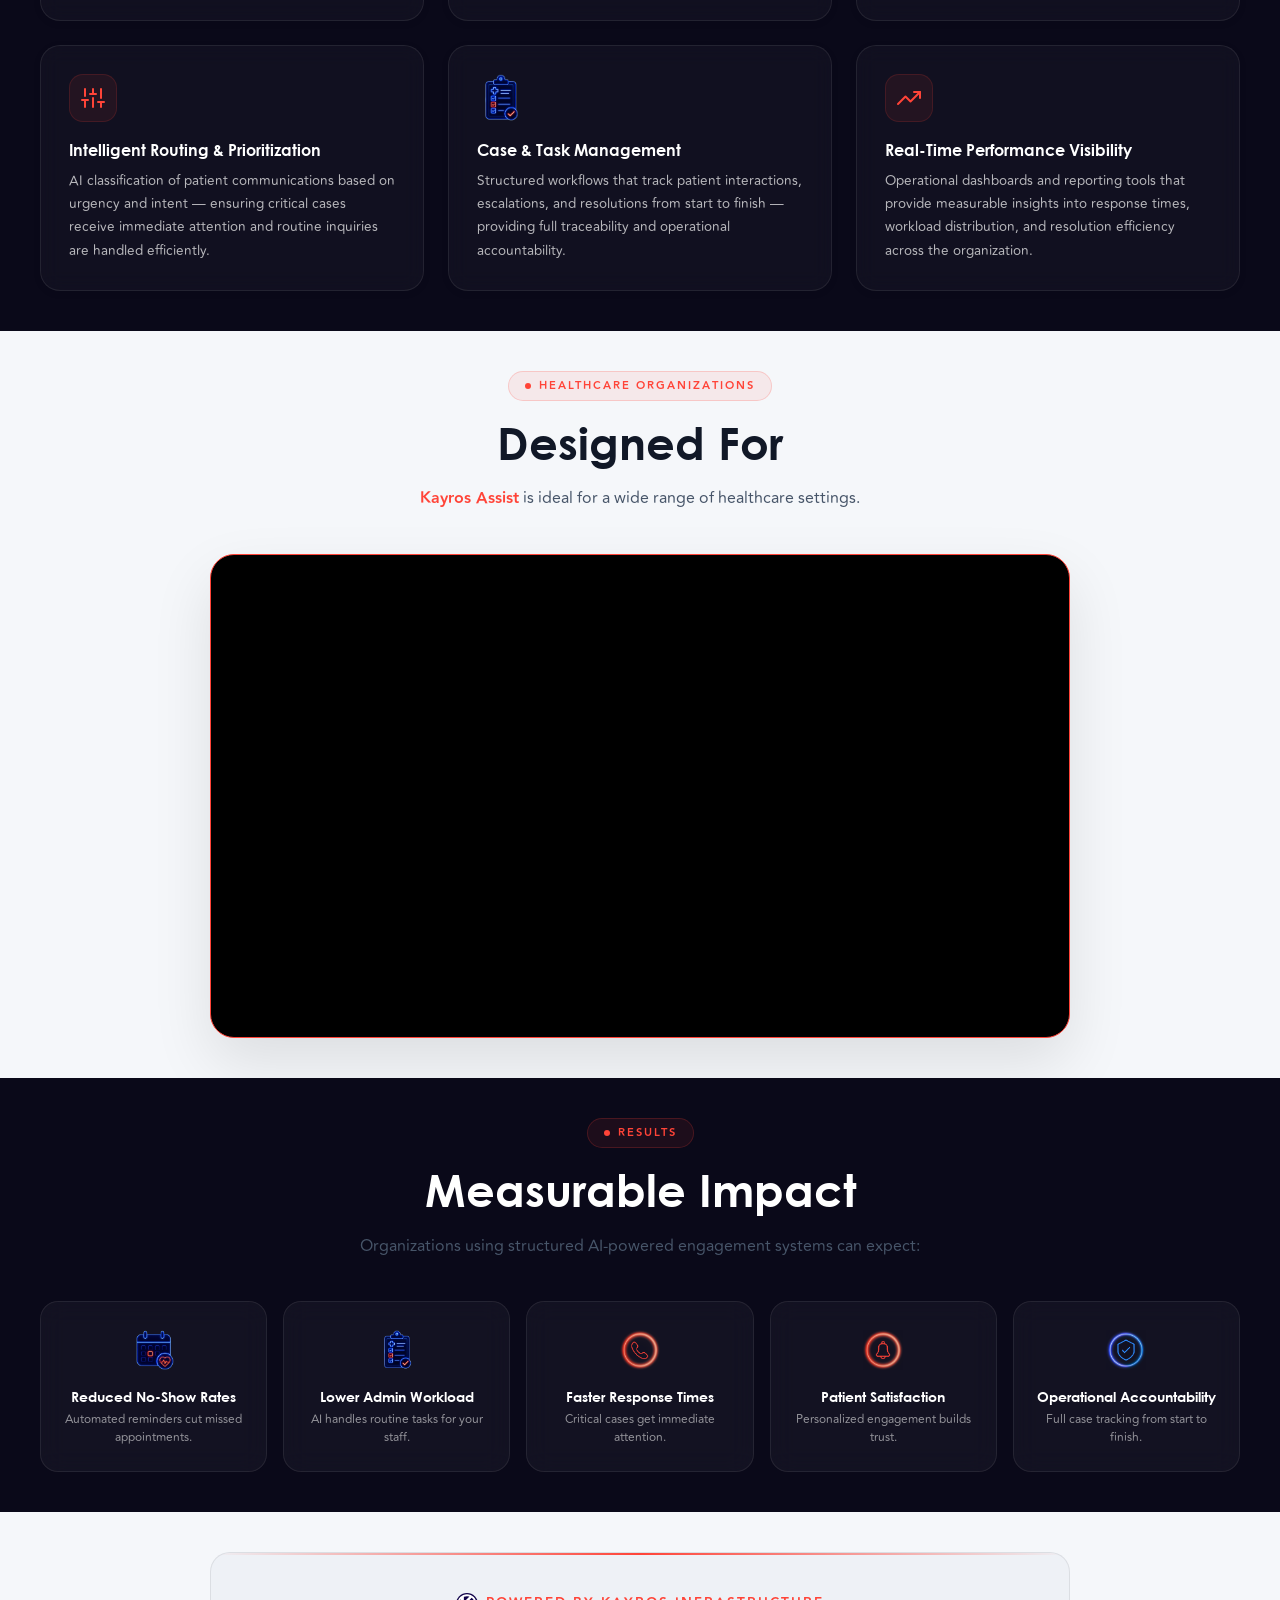
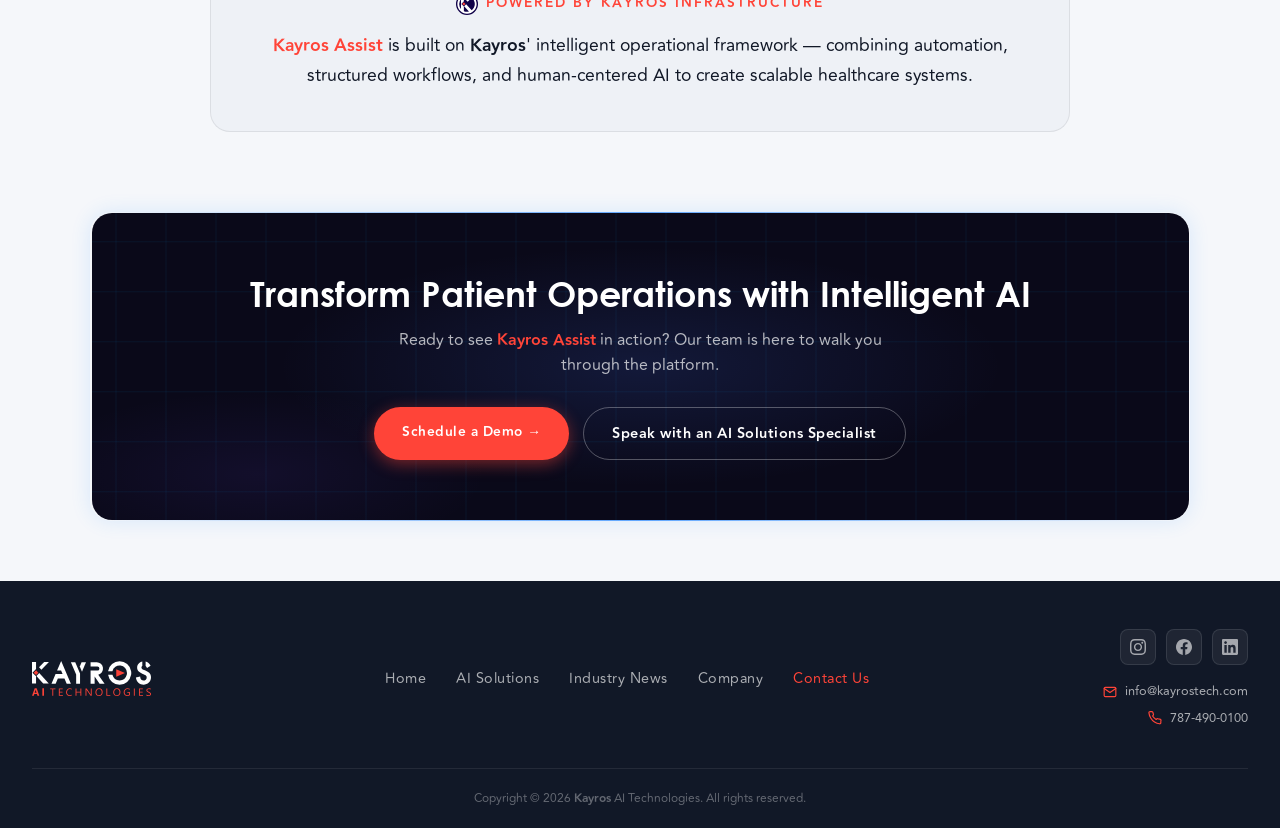
==== commit 2bc312d3: "Refactor CTA banner structure to include gradient border and improve styling" ====
--- a/ai-solutions.html
+++ b/ai-solutions.html
@@ -120,37 +120,33 @@
                     <div class="cs-accent-layer--red"></div>
 
                     <!-- Main Solution Content -->
-                    <div class="cs-content-panel--dark">
-                        <!-- Very faint mosaic for texture only -->
-                        <div class="bg-mosaic-light bg-mosaic-faint"></div>
-
-                        <div class="cs-content-inner">
-                            <h3 class="cs-heading--white">
-                                <span class="cs-icon cs-icon--solution">
-                                    <svg width="18" height="18" viewBox="0 0 24 24" fill="none" stroke="currentColor"
-                                        stroke-width="2" stroke-linecap="round" stroke-linejoin="round">
-                                        <path d="M22 11.08V12a10 10 0 1 1-5.93-9.14"></path>
-                                        <polyline points="22 4 12 14.01 9 11.01"></polyline>
-                                    </svg>
-                                </span>
-                                The Solution
-                            </h3>
-                            <p class="cs-text-white">
-                                <strong class="text-brand-red">Kayros Assist</strong> integrates AI-powered
-                                automation, real-time operational dashboards, and omnichannel communication into one
-                                unified platform.
-                            </p>
-                            <ul class="cs-list cs-list--white">
-                                <li>Automate patient engagement at every touchpoint
-                                </li>
-                                <li>Prioritize and route communications intelligently
-                                </li>
-                                <li>Reduce administrative burden on staff</li>
-                                <li>Improve coordination between AI and live agents
-                                </li>
-                                <li>Track cases from initiation to resolution</li>
-                                <li>Gain full operational visibility in real time</li>
-                            </ul>
+                    <div class="kx-grad-border kx-grad-border--r36">
+                        <div class="cs-content-panel--dark">
+                            <div class="cs-content-inner">
+                                <h3 class="cs-heading--white">
+                                    <span class="cs-icon cs-icon--solution">
+                                        <svg width="18" height="18" viewBox="0 0 24 24" fill="none" stroke="currentColor"
+                                            stroke-width="2" stroke-linecap="round" stroke-linejoin="round">
+                                            <path d="M22 11.08V12a10 10 0 1 1-5.93-9.14"></path>
+                                            <polyline points="22 4 12 14.01 9 11.01"></polyline>
+                                        </svg>
+                                    </span>
+                                    The Solution
+                                </h3>
+                                <p class="cs-text-white">
+                                    <strong class="text-brand-red">Kayros Assist</strong> integrates AI-powered
+                                    automation, real-time operational dashboards, and omnichannel communication into one
+                                    unified platform.
+                                </p>
+                                <ul class="cs-list cs-list--white">
+                                    <li>Automate patient engagement at every touchpoint</li>
+                                    <li>Prioritize and route communications intelligently</li>
+                                    <li>Reduce administrative burden on staff</li>
+                                    <li>Improve coordination between AI and live agents</li>
+                                    <li>Track cases from initiation to resolution</li>
+                                    <li>Gain full operational visibility in real time</li>
+                                </ul>
+                            </div>
                         </div>
                     </div>
                 </div>
@@ -173,14 +169,8 @@
 
                 <div class="grid-3 scroll-cards">
                     <div class="card card--glass">
-                        <div class="card-icon">
-                            <svg width="24" height="24" viewBox="0 0 24 24" fill="none" stroke="currentColor"
-                                stroke-width="2" stroke-linecap="round" stroke-linejoin="round">
-                                <path d="M17 21v-2a4 4 0 0 0-4-4H5a4 4 0 0 0-4 4v2"></path>
-                                <circle cx="9" cy="7" r="4"></circle>
-                                <path d="M23 21v-2a4 4 0 0 0-3-3.87"></path>
-                                <path d="M16 3.13a4 4 0 0 1 0 7.75"></path>
-                            </svg>
+                        <div class="card-icon" style="background:transparent;border:none;">
+                            <img src="ELEMENTOS KAYROS/ELEMENTOS KAYROS/ELEMENTOS KAYROS.png" alt="AI Patient Engagement" style="width:100%;height:100%;object-fit:contain;">
                         </div>
                         <h3>AI-Powered Patient Engagement</h3>
                         <p>Intelligent automation for appointment confirmations,
@@ -189,13 +179,18 @@
                     </div>
 
                     <div class="card card--glass">
-                        <div class="card-icon">
-                            <svg width="24" height="24" viewBox="0 0 24 24" fill="none" stroke="currentColor"
-                                stroke-width="2" stroke-linecap="round" stroke-linejoin="round">
-                                <rect x="2" y="3" width="20" height="14" rx="2" ry="2"></rect>
-                                <line x1="8" y1="21" x2="16" y2="21"></line>
-                                <line x1="12" y1="17" x2="12" y2="21"></line>
-                            </svg>
+                        <div class="card-icon" style="background:transparent;border:none;">
+                            <img src="ELEMENTOS KAYROS/ELEMENTOS KAYROS/10.png" alt="Omnichannel Communication" style="width:100%;height:100%;object-fit:contain;">
+                        </div>
+                        <h3>Omnichannel Communication</h3>
+                        <p>Unified management of voice and messaging channels
+                            within a structured operational framework —
+                            ensuring every patient interaction is captured and coordinated.</p>
+                    </div>
+
+                    <div class="card card--glass">
+                        <div class="card-icon" style="background:transparent;border:none;">
+                            <img src="ELEMENTOS KAYROS/ELEMENTOS KAYROS/6.png" alt="Live Operational Desk" style="width:100%;height:100%;object-fit:contain;">
                         </div>
                         <h3>Live Operational Desk</h3>
                         <p>A centralized dashboard that allows staff to monitor,
@@ -225,27 +220,8 @@
                     </div>
 
                     <div class="card card--glass">
-                        <div class="card-icon">
-                            <svg width="24" height="24" viewBox="0 0 24 24" fill="none" stroke="currentColor"
-                                stroke-width="2" stroke-linecap="round" stroke-linejoin="round">
-                                <path
-                                    d="M21 11.5a8.38 8.38 0 0 1-.9 3.8 8.5 8.5 0 0 1-7.6 4.7 8.38 8.38 0 0 1-3.8-.9L3 21l1.9-5.7a8.38 8.38 0 0 1-.9-3.8 8.5 8.5 0 0 1 4.7-7.6 8.38 8.38 0 0 1 3.8-.9h.5a8.48 8.48 0 0 1 8 8v.5z">
-                                </path>
-                            </svg>
-                        </div>
-                        <h3>Omnichannel Communication</h3>
-                        <p>Unified management of voice and messaging channels
-                            within a structured operational framework —
-                            ensuring every patient interaction is captured and coordinated.</p>
-                    </div>
-
-                    <div class="card card--glass">
-                        <div class="card-icon">
-                            <svg width="24" height="24" viewBox="0 0 24 24" fill="none" stroke="currentColor"
-                                stroke-width="2" stroke-linecap="round" stroke-linejoin="round">
-                                <polyline points="9 11 12 14 22 4"></polyline>
-                                <path d="M21 12v7a2 2 0 0 1-2 2H5a2 2 0 0 1-2-2V5a2 2 0 0 1 2-2h11"></path>
-                            </svg>
+                        <div class="card-icon" style="background:transparent;border:none;">
+                            <img src="ELEMENTOS KAYROS/ELEMENTOS KAYROS/5.png" alt="Case and Task Management" style="width:100%;height:100%;object-fit:contain;">
                         </div>
                         <h3>Case &amp; Task Management</h3>
                         <p>Structured workflows that track patient interactions,
@@ -309,9 +285,8 @@
 
                 <div class="scroll-cards impact-cards-row">
                     <div class="impact-card">
-                        <div class="impact-card__icon-wrap">
-                            <img src="assets/iso_k/svg/k_iso_circular_white.svg" alt=""
-                                class="impact-card__icon-img">
+                        <div class="impact-card__icon-wrap" style="background:transparent;border:none;">
+                            <img src="ELEMENTOS KAYROS/ELEMENTOS KAYROS/2.png" alt="Reduced No-Show Rates" class="impact-card__icon-img" style="width:40px;height:40px;">
                         </div>
                         <h3 class="impact-card__title">Reduced
                             No-Show Rates</h3>
@@ -320,9 +295,8 @@
                     </div>
 
                     <div class="impact-card">
-                        <div class="impact-card__icon-wrap">
-                            <img src="assets/iso_k/svg/k_iso_circular_white.svg" alt=""
-                                class="impact-card__icon-img">
+                        <div class="impact-card__icon-wrap" style="background:transparent;border:none;">
+                            <img src="ELEMENTOS KAYROS/ELEMENTOS KAYROS/5.png" alt="Lower Admin Workload" class="impact-card__icon-img" style="width:40px;height:40px;">
                         </div>
                         <h3 class="impact-card__title">Lower Admin
                             Workload</h3>
@@ -331,9 +305,8 @@
                     </div>
 
                     <div class="impact-card">
-                        <div class="impact-card__icon-wrap">
-                            <img src="assets/iso_k/svg/k_iso_circular_white.svg" alt=""
-                                class="impact-card__icon-img">
+                        <div class="impact-card__icon-wrap" style="background:transparent;border:none;">
+                            <img src="ELEMENTOS KAYROS/ELEMENTOS KAYROS/10.png" alt="Faster Response Times" class="impact-card__icon-img" style="width:40px;height:40px;">
                         </div>
                         <h3 class="impact-card__title">Faster
                             Response Times</h3>
@@ -342,9 +315,8 @@
                     </div>
 
                     <div class="impact-card">
-                        <div class="impact-card__icon-wrap">
-                            <img src="assets/iso_k/svg/k_iso_circular_white.svg" alt=""
-                                class="impact-card__icon-img">
+                        <div class="impact-card__icon-wrap" style="background:transparent;border:none;">
+                            <img src="ELEMENTOS KAYROS/ELEMENTOS KAYROS/11.png" alt="Patient Satisfaction" class="impact-card__icon-img" style="width:40px;height:40px;">
                         </div>
                         <h3 class="impact-card__title">Patient
                             Satisfaction</h3>
@@ -353,9 +325,8 @@
                     </div>
 
                     <div class="impact-card">
-                        <div class="impact-card__icon-wrap">
-                            <img src="assets/iso_k/svg/k_iso_circular_white.svg" alt=""
-                                class="impact-card__icon-img">
+                        <div class="impact-card__icon-wrap" style="background:transparent;border:none;">
+                            <img src="ELEMENTOS KAYROS/ELEMENTOS KAYROS/8.png" alt="Operational Accountability" class="impact-card__icon-img" style="width:40px;height:40px;">
                         </div>
                         <h3 class="impact-card__title">Operational
                             Accountability</h3>
@@ -392,19 +363,21 @@
      CTA BANNER
 ═══════════════════════════════════════════════════════════ -->
     <section class="cta-banner">
-        <div class="cta-banner-inner scroll-reveal">
-            <h2 class="cta-heading-lg">Transform Patient Operations with
-                Intelligent AI</h2>
-            <p class="cta-subtitle-light">Ready to
-                see <strong class="text-brand-red">Kayros Assist</strong> in action? Our team is here to
-                walk you through the platform.</p>
-            <div class="btn-group btn-group--center">
-                <a onclick="openModal()" class="btn btn-primary btn--schedule">
-                    Schedule a Demo &rarr;
-                </a>
-                <a href="contact.html" class="btn btn-outline-white btn--specialist">
-                    Speak with an AI Solutions Specialist
-                </a>
+        <div class="kx-grad-border kx-grad-border--r20">
+            <div class="cta-banner-inner scroll-reveal">
+                <h2 class="cta-heading-lg">Transform Patient Operations with
+                    Intelligent AI</h2>
+                <p class="cta-subtitle-light">Ready to
+                    see <strong class="text-brand-red">Kayros Assist</strong> in action? Our team is here to
+                    walk you through the platform.</p>
+                <div class="btn-group btn-group--center">
+                    <a onclick="openModal()" class="btn btn-primary btn--schedule">
+                        Schedule a Demo &rarr;
+                    </a>
+                    <a href="contact.html" class="btn btn-outline-white btn--specialist">
+                        Speak with an AI Solutions Specialist
+                    </a>
+                </div>
             </div>
         </div>
     </section>
--- a/css/styles.css
+++ b/css/styles.css
@@ -53,20 +53,20 @@
     --bg-section: #EEF1F6;
 
     /* Brand */
-    --primary-red: #FA4238;
+    --primary-red: #FF4438;
     --primary-red-2: #FF6B5B;
-    --primary-blue: #100249;
-    --primary-blue-2: #1A0580;
+    --primary-blue: #070034;
+    --primary-blue-2: #070034;
 
     /* Text */
-    --text-main: #0B1120;
+    --text-main: #111827;
     --text-muted: #475569;
     --text-dim: #94A3B8;
     --text-white: #FFFFFF;
 
     /* Borders */
     --border: rgba(0, 0, 0, 0.08);
-    --border-h: rgba(250, 66, 56, 0.4);
+    --border-h: rgba(255, 68, 56, 0.4);
 
     /* Shadows */
     --shadow-sm: 0 2px 8px rgba(0, 0, 0, 0.06);
@@ -74,12 +74,12 @@
     --shadow-lg: 0 20px 60px rgba(0, 0, 0, 0.14);
 
     /* Glows */
-    --glow-red: rgba(250, 66, 56, 0.45);
-    --glow-blue: rgba(16, 2, 73, 0.7);
+    --glow-red: rgba(255, 68, 56, 0.45);
+    --glow-blue: rgba(7, 0, 52, 0.7);
 
     /* Glass */
     --glass-border: rgba(255, 255, 255, 0.08);
-    --glass-border-h: rgba(250, 66, 56, 0.5);
+    --glass-border-h: rgba(255, 68, 56, 0.5);
 
     /* Radius */
     --radius-card: 20px;
@@ -401,7 +401,7 @@
 
 .header-assist-badge:hover {
     transform: translateY(-1px);
-    box-shadow: 0 6px 18px rgba(250, 66, 56, 0.35);
+    box-shadow: 0 6px 18px rgba(255, 68, 56, 0.35);
 }
 
 .header-assist-badge:hover .header-assist-badge__panel {
@@ -556,13 +556,15 @@
 .mobile-nav.open li:nth-child(5) { transition-delay: 0.3s; }
 .mobile-nav.open li:nth-child(6) { transition-delay: 0.35s; }
 
-/* The Diamond element (No numbers) */
+/* K isotipo bullet */
 .mobile-nav li::before {
     content: '';
-    width: 14px;
-    height: 14px;
-    background: var(--primary-red);
-    transform: rotate(45deg);
+    width: 18px;
+    height: 18px;
+    background-image: url('../assets/iso_k/svg/k_iso_circular_red.svg');
+    background-size: contain;
+    background-repeat: no-repeat;
+    background-position: center;
     flex-shrink: 0;
 }
 
@@ -611,7 +613,7 @@
    FOOTER
    ============================================================ */
 .site-footer {
-    background: #0E0E1C;
+    background: #111827;
     color: #FFFFFF;
     padding: 48px 32px 0;
 }
@@ -908,8 +910,8 @@
     display: inline-flex;
     align-items: center;
     gap: 8px;
-    background: rgba(250, 66, 56, 0.08);
-    border: 1px solid rgba(250, 66, 56, 0.2);
+    background: rgba(255, 68, 56, 0.08);
+    border: 1px solid rgba(255, 68, 56, 0.2);
     padding: 5px 16px;
     border-radius: 50px;
     font-size: 0.7rem;
@@ -960,9 +962,14 @@
     text-align: center;
     margin-top: 40px;
     padding: 48px;
-    background: linear-gradient(135deg, #0A0A1F 0%, #15153A 100%);
+    background-color: #0A0919;
+    background-image:
+        linear-gradient(rgba(0, 168, 255, 0.07) 1px, transparent 1px),
+        linear-gradient(90deg, rgba(0, 168, 255, 0.07) 1px, transparent 1px);
+    background-size: 50px 50px;
+    background-position: center center;
     border-radius: var(--radius-card);
-    border: none;
+    border: 1px solid rgba(255, 255, 255, 0.06);
     color: white;
 }
 
@@ -971,8 +978,8 @@
     position: absolute;
     inset: 0;
     background:
-        radial-gradient(circle at 50% 100%, rgba(250, 66, 56, 0.2) 0%, transparent 45%),
-        radial-gradient(circle at 0% 0%, rgba(80, 100, 220, 0.1) 0%, transparent 50%);
+        radial-gradient(ellipse 60% 70% at 50% 50%, rgba(74, 122, 255, 0.12) 0%, transparent 60%),
+        radial-gradient(ellipse 35% 45% at 15% 80%, rgba(120, 80, 255, 0.07) 0%, transparent 60%);
     pointer-events: none;
     z-index: 0;
 }
@@ -988,39 +995,10 @@
     z-index: 1;
 }
 
-.tech-banner-dark-decor-left {
-    position: absolute;
-    top: -140px;
-    left: -20px;
-    width: 120px;
-    opacity: 0.1;
-    pointer-events: none;
-    z-index: 0;
-    filter: brightness(0) invert(1);
-    transform: rotate(90deg);
-}
-
-.tech-banner-dark-decor-right {
-    position: absolute;
-    top: -80px;
-    right: -20px;
-    width: 120px;
-    opacity: 0.1;
-    pointer-events: none;
-    z-index: 0;
-    filter: brightness(0) invert(1);
-    transform: rotate(270deg);
-}
-
+.tech-banner-dark-decor-left,
+.tech-banner-dark-decor-right,
 .tech-banner-dark-decor-center {
-    position: absolute;
-    bottom: -30px;
-    left: 50%;
-    transform: translateX(-50%);
-    width: 320px;
-    opacity: 0.08;
-    pointer-events: none;
-    z-index: 0;
+    display: none;
 }
 
 @media (max-width: 768px) {
@@ -1031,23 +1009,6 @@
     .tech-banner-dark p {
         font-size: 0.95rem;
         line-height: 1.7;
-    }
-
-    .tech-banner-dark-decor-left {
-        width: 80px;
-        top: -90px;
-        left: -10px;
-    }
-
-    .tech-banner-dark-decor-right {
-        width: 80px;
-        top: 25%;
-        right: -10px;
-    }
-
-    .tech-banner-dark-decor-center {
-        width: 240px;
-        bottom: -20px;
     }
 }
 
@@ -1073,8 +1034,8 @@
     width: 48px;
     height: 48px;
     border-radius: 14px;
-    background: rgba(250, 66, 56, 0.08);
-    border: 1px solid rgba(250, 66, 56, 0.15);
+    background: rgba(255, 68, 56, 0.08);
+    border: 1px solid rgba(255, 68, 56, 0.15);
     display: flex;
     align-items: center;
     justify-content: center;
@@ -1222,7 +1183,7 @@
     font-weight: 800;
     transition: all 0.2s ease;
     z-index: 10;
-    box-shadow: 0 4px 12px rgba(250, 66, 56, 0.3);
+    box-shadow: 0 4px 12px rgba(255, 68, 56, 0.3);
 }
 
 .modal-close:hover {
@@ -1353,7 +1314,7 @@
 .form-group select:focus {
     outline: none;
     border-color: var(--primary-red);
-    box-shadow: 0 0 0 3px rgba(250, 66, 56, 0.1);
+    box-shadow: 0 0 0 3px rgba(255, 68, 56, 0.1);
 }
 
 .form-group textarea {
@@ -1633,27 +1594,10 @@
     margin-bottom: 0;
 }
 
-/* Reusable Mosaic Backgrounds */
-.bg-mosaic-light {
-    position: absolute;
-    inset: 0;
-    background-image: url('../assets/iso_k/svg/k_iso_circular_w_bg_blue.svg');
-    background-size: 60px;
-    background-repeat: repeat;
-    opacity: 0.04;
-    pointer-events: none;
-    z-index: 0;
-}
-
+/* Mosaic Backgrounds — disabled, replaced by grid patterns */
+.bg-mosaic-light,
 .bg-mosaic-strong {
-    position: absolute;
-    inset: 0;
-    background-image: url('../assets/iso_k/svg/k_iso_circular_w_bg_blue.svg');
-    background-size: 60px;
-    background-repeat: repeat;
-    opacity: 0.08;
-    pointer-events: none;
-    z-index: 0;
+    display: none;
 }
 
 /* Brand Background Utilities */
@@ -1663,24 +1607,28 @@
 }
 
 .bg-dark-glow {
-    background: linear-gradient(135deg, #0A0A1F 0%, #15153A 100%);
+    background: #0A0919;
     color: var(--text-white) !important;
     position: relative;
     overflow: hidden;
 }
 
-.bg-dark-glow::before {
-    content: '';
-    position: absolute;
-    inset: 0;
-    background: radial-gradient(circle at 50% 0%, rgba(250, 66, 56, 0.15) 0%, transparent 70%);
-    pointer-events: none;
-    z-index: 0;
-}
-
 .bg-dark-glow>.container {
     position: relative;
     z-index: 1;
+}
+
+/* Fondo holográfico reutilizable — navy oscuro + cuadrícula azul eléctrica */
+.bg-holographic-grid {
+    background-color: #111827;
+    background-image:
+        linear-gradient(rgba(0, 168, 255, 0.08) 1px, transparent 1px),
+        linear-gradient(90deg, rgba(0, 168, 255, 0.08) 1px, transparent 1px);
+    background-size: 50px 50px;
+    background-position: center center;
+    color: var(--text-white);
+    position: relative;
+    overflow: hidden;
 }
 
 .info-modal-content {
@@ -1693,7 +1641,12 @@
    ============================================================ */
 .hero-banner {
     min-height: calc(100vh - var(--header-h));
-    background: var(--primary-blue-2);
+    background-color: #111827;
+    background-image:
+        linear-gradient(rgba(0, 168, 255, 0.07) 1px, transparent 1px),
+        linear-gradient(90deg, rgba(0, 168, 255, 0.07) 1px, transparent 1px);
+    background-size: 50px 50px;
+    background-position: center center;
     position: relative;
     overflow: hidden;
     display: flex;
@@ -1732,30 +1685,32 @@
     display: none !important;
 }
 
-/* Overlay: primary-blue-2 */
+/* Overlay: dark base + atmospheric radial glows (home2.html kx-hero style) */
 .hero-bg-overlay {
     position: absolute;
-    inset: 0;
-    background: var(--primary-blue-2);
-    opacity: 0.82;
+    inset: -10%;
     z-index: 1;
     pointer-events: none;
-}
-
-/* Tech grid overlay */
+    background-color: rgba(8, 10, 32, 0.87);
+    background-image:
+        radial-gradient(ellipse 32% 40% at 78% 32%, rgba(74, 122, 255, 0.28) 0%, transparent 60%),
+        radial-gradient(ellipse 28% 36% at 12% 78%, rgba(120, 80, 255, 0.15) 0%, transparent 60%),
+        radial-gradient(ellipse 24% 30% at 85% 85%, rgba(250, 66, 56, 0.08) 0%, transparent 60%);
+}
+
+/* Grain texture */
 .hero-banner::before {
     content: '';
     position: absolute;
     inset: 0;
-    z-index: 1;
-    background-image:
-        linear-gradient(rgba(255, 255, 255, 0.04) 1px, transparent 1px),
-        linear-gradient(90deg, rgba(255, 255, 255, 0.04) 1px, transparent 1px);
-    background-size: 60px 60px;
+    z-index: 2;
+    opacity: 0.06;
+    mix-blend-mode: overlay;
     pointer-events: none;
-}
-
-/* Radial glow */
+    background-image: url("data:image/svg+xml;utf8,<svg xmlns='http://www.w3.org/2000/svg' width='240' height='240'><filter id='n'><feTurbulence type='fractalNoise' baseFrequency='0.9' numOctaves='2'/></filter><rect width='100%25' height='100%25' filter='url(%23n)' opacity='0.6'/></svg>");
+}
+
+/* Radial glow accent — right side */
 .hero-banner::after {
     content: '';
     position: absolute;
@@ -1763,9 +1718,9 @@
     top: 50%;
     z-index: 1;
     transform: translateY(-50%);
-    width: 70%;
-    height: 120%;
-    background: radial-gradient(ellipse at center, rgba(30, 95, 160, 0.6) 0%, transparent 70%);
+    width: 60%;
+    height: 100%;
+    background: radial-gradient(ellipse at center, rgba(74, 122, 255, 0.18) 0%, transparent 65%);
     pointer-events: none;
 }
 
@@ -1779,7 +1734,7 @@
     gap: 60px;
     align-items: center;
     position: relative;
-    z-index: 2;
+    z-index: 5;
 }
 
 .hero-banner-text {
@@ -1960,13 +1915,13 @@
 .orbit-ring-1 {
     width: 160px;
     height: 160px;
-    border-color: rgba(250, 66, 56, 0.25);
+    border-color: rgba(255, 68, 56, 0.25);
 }
 
 .orbit-ring-2 {
     width: 220px;
     height: 220px;
-    border-color: rgba(26, 5, 128, 0.2);
+    border-color: rgba(7, 0, 52, 0.2);
     border-width: 1.5px;
 }
 
@@ -2043,11 +1998,42 @@
    ============================================================ */
 .page-hero {
     padding: 64px 32px 48px;
-    background: var(--primary-blue-2);
+    background-color: #111827;
+    background-image:
+        linear-gradient(rgba(0, 168, 255, 0.07) 1px, transparent 1px),
+        linear-gradient(90deg, rgba(0, 168, 255, 0.07) 1px, transparent 1px);
+    background-size: 50px 50px;
+    background-position: center center;
     border-bottom: 1px solid var(--border);
     text-align: center;
     position: relative;
     overflow: hidden;
+}
+
+/* Grain texture */
+.page-hero::before {
+    content: '';
+    position: absolute;
+    inset: 0;
+    z-index: 2;
+    opacity: 0.06;
+    mix-blend-mode: overlay;
+    pointer-events: none;
+    background-image: url("data:image/svg+xml;utf8,<svg xmlns='http://www.w3.org/2000/svg' width='240' height='240'><filter id='n'><feTurbulence type='fractalNoise' baseFrequency='0.9' numOctaves='2'/></filter><rect width='100%25' height='100%25' filter='url(%23n)' opacity='0.6'/></svg>");
+}
+
+/* Radial glow accent — centered */
+.page-hero::after {
+    content: '';
+    position: absolute;
+    left: 50%;
+    top: 50%;
+    z-index: 1;
+    transform: translate(-50%, -50%);
+    width: 80%;
+    height: 200%;
+    background: radial-gradient(ellipse at center, rgba(74, 122, 255, 0.14) 0%, transparent 60%);
+    pointer-events: none;
 }
 
 .page-hero .hero-bg-video {
@@ -2061,24 +2047,27 @@
 
 .page-hero .hero-bg-overlay {
     position: absolute;
-    inset: 0;
-    background: var(--primary-blue-2);
-    opacity: 0.82;
+    inset: -10%;
     z-index: 1;
     pointer-events: none;
+    background-color: rgba(8, 10, 32, 0.87);
+    background-image:
+        radial-gradient(ellipse 50% 60% at 70% 20%, rgba(74, 122, 255, 0.22) 0%, transparent 60%),
+        radial-gradient(ellipse 40% 50% at 20% 80%, rgba(120, 80, 255, 0.12) 0%, transparent 60%),
+        radial-gradient(ellipse 30% 40% at 90% 90%, rgba(250, 66, 56, 0.07) 0%, transparent 60%);
 }
 
 .page-hero .container-sm {
     position: relative;
-    z-index: 2;
+    z-index: 5;
 }
 
 .page-hero-eyebrow {
     display: inline-flex;
     align-items: center;
     gap: 8px;
-    background: rgba(250, 66, 56, 0.08);
-    border: 1px solid rgba(250, 66, 56, 0.2);
+    background: rgba(255, 68, 56, 0.08);
+    border: 1px solid rgba(255, 68, 56, 0.2);
     padding: 5px 16px;
     border-radius: 50px;
     font-size: 0.7rem;
@@ -2578,7 +2567,7 @@
 }
 
 .cs-box.challenge h3 .cs-icon {
-    background: rgba(250, 66, 56, 0.1);
+    background: rgba(255, 68, 56, 0.1);
     color: var(--primary-red);
 }
 
@@ -2716,7 +2705,10 @@
     content: '';
     position: absolute;
     inset: 0;
-    background: var(--primary-blue);
+    background-color: #0B1120;
+    background-image:
+        radial-gradient(ellipse 70% 50% at 50% 0%, rgba(250, 66, 56, 0.09) 0%, transparent 65%),
+        radial-gradient(ellipse 60% 50% at 100% 100%, rgba(26, 5, 128, 0.5) 0%, transparent 60%);
     border-radius: 32px;
     z-index: -2;
 }
@@ -2733,11 +2725,6 @@
     z-index: -1;
 }
 
-.mv-box .bg-mosaic-light {
-    border-radius: 32px;
-    z-index: -1;
-}
-
 .mv-box h3 {
     font-size: 1.25rem;
     font-weight: 700;
@@ -2801,7 +2788,7 @@
 
 .leader-profile-card:hover {
     box-shadow: var(--shadow-lg);
-    border-color: rgba(250, 66, 56, 0.3);
+    border-color: rgba(255, 68, 56, 0.3);
     transform: translateY(-4px);
 }
 
@@ -2902,7 +2889,7 @@
     text-transform: uppercase;
     color: var(--primary-red);
     margin-bottom: 20px;
-    background: rgba(250, 66, 56, 0.05);
+    background: rgba(255, 68, 56, 0.05);
     padding: 6px 16px;
     border-radius: 50px;
     width: fit-content;
@@ -3028,7 +3015,7 @@
     align-items: center;
     justify-content: center;
     z-index: 10;
-    box-shadow: 0 0 0 10px rgba(16, 2, 73, 0.08);
+    box-shadow: 0 0 0 10px rgba(7, 0, 52, 0.08);
 }
 
 .values-center span {
@@ -3069,13 +3056,13 @@
 
 .value-node:hover {
     filter: brightness(1.1);
-    box-shadow: 0 0 15px rgba(16, 2, 73, 0.2);
+    box-shadow: 0 0 15px rgba(7, 0, 52, 0.2);
 }
 
 .value-node.active {
     background: var(--bg-card);
     border-color: var(--primary-red);
-    box-shadow: 0 0 0 4px rgba(250, 66, 56, 0.1), var(--shadow-md);
+    box-shadow: 0 0 0 4px rgba(255, 68, 56, 0.1), var(--shadow-md);
     z-index: 12;
 }
 
@@ -3147,7 +3134,7 @@
     position: relative;
     overflow: hidden;
     padding: 48px;
-    background: linear-gradient(135deg, #0A0A1F 0%, #15153A 100%);
+    background: linear-gradient(135deg, #111827 0%, #111827 100%);
     border-radius: var(--radius-card);
     text-align: center;
     color: white;
@@ -3156,7 +3143,7 @@
 .premium-card-glow-red {
     position: absolute;
     inset: 0;
-    background: radial-gradient(circle at 50% 100%, rgba(250, 66, 56, 0.2) 0%, transparent 45%);
+    background: radial-gradient(circle at 50% 100%, rgba(255, 68, 56, 0.2) 0%, transparent 45%);
     pointer-events: none;
     z-index: 0;
 }
@@ -3237,7 +3224,7 @@
 .phi-num {
     font-size: 2.5rem;
     font-weight: 900;
-    color: rgba(250, 66, 56, 0.12);
+    color: rgba(255, 68, 56, 0.12);
     line-height: 1;
     margin-bottom: 12px;
     letter-spacing: -2px;
@@ -3283,7 +3270,7 @@
     width: 44px;
     height: 44px;
     border-radius: 12px;
-    background: rgba(250, 66, 56, 0.08);
+    background: rgba(255, 68, 56, 0.08);
     color: var(--primary-red);
     display: flex;
     align-items: center;
@@ -3467,7 +3454,7 @@
     width: 56px;
     height: 56px;
     border-radius: 14px;
-    background: rgba(250, 66, 56, 0.08);
+    background: rgba(255, 68, 56, 0.08);
     color: var(--primary-red);
     display: flex;
     align-items: center;
@@ -3517,39 +3504,55 @@
 }
 
 /* ============================================================
+   GRADIENT BORDER WRAPPER
+   ============================================================ */
+.kx-grad-border {
+    padding: 1.5px;
+    background: linear-gradient(90deg, transparent 0%, rgba(46, 139, 255, 0.75) 50%, transparent 100%);
+    box-shadow: 0 0 20px rgba(46, 139, 255, 0.14);
+    display: flex;
+    flex-direction: column;
+}
+.kx-grad-border > * { flex: 1; }
+
+.kx-grad-border--r36 { border-radius: 37.5px; }
+.kx-grad-border--mv  { border-radius: 33.5px 33.5px 1.5px 33.5px; }
+.kx-grad-border--r20 { border-radius: 21.5px; max-width: 1100px; margin: 0 auto; }
+
+/* ============================================================
    CTA BANNER (reusable)
    ============================================================ */
 .cta-banner {
-    padding: 0 32px 40px 32px;
+    padding: 40px 32px 60px 32px;
     background: transparent;
     position: relative;
 }
 
 .cta-banner-inner {
-    max-width: 1100px;
-    margin: 0 auto;
-    background: linear-gradient(135deg, #0A0A1F 0%, #15153A 100%);
+    background-color: #0A0919;
+    background-image:
+        linear-gradient(rgba(0, 168, 255, 0.07) 1px, transparent 1px),
+        linear-gradient(90deg, rgba(0, 168, 255, 0.07) 1px, transparent 1px);
+    background-size: 50px 50px;
+    background-position: center center;
     padding: 60px 40px;
     border-radius: 20px;
-    border: 1px solid rgba(255, 255, 255, 0.1);
+    border: none;
     text-align: center;
     position: relative;
     overflow: hidden;
+    flex: 1;
 }
 
 .cta-banner-inner::before {
     content: '';
     position: absolute;
     inset: 0;
-    background: radial-gradient(circle at 50% 0%, rgba(250, 66, 56, 0.15) 0%, transparent 70%);
+    background:
+        radial-gradient(ellipse 55% 65% at 50% 50%, rgba(74, 122, 255, 0.14) 0%, transparent 60%),
+        radial-gradient(ellipse 35% 45% at 15% 85%, rgba(120, 80, 255, 0.08) 0%, transparent 60%);
     pointer-events: none;
-}
-
-.cta-banner::before {
-    content: '';
-    position: absolute;
-    inset: 0;
-    background: radial-gradient(ellipse 80% 60% at 50% 100%, rgba(250, 66, 56, 0.2) 0%, transparent 70%);
+    z-index: 0;
 }
 
 .cta-banner h2 {
@@ -3881,7 +3884,7 @@
     .modal-box {
         grid-template-columns: 1fr;
         max-height: 90vh;
-        background: #0c0245; /* var(--primary-blue) dark shade */
+        background: #070034; /* var(--primary-blue) dark shade */
         color: white;
         border: 1px solid rgba(255, 255, 255, 0.1);
         overflow: hidden;
@@ -3981,7 +3984,7 @@
     content: '';
     position: absolute;
     inset: 0;
-    background: radial-gradient(ellipse 80% 60% at 50% 100%, rgba(250, 66, 56, 0.03) 0%, transparent 70%);
+    background: radial-gradient(ellipse 80% 60% at 50% 100%, rgba(255, 68, 56, 0.03) 0%, transparent 70%);
     pointer-events: none;
 }
 
@@ -4039,15 +4042,15 @@
     position: absolute;
     inset: 0;
     border-radius: var(--radius-card);
-    background: linear-gradient(135deg, rgba(250, 66, 56, 0.06) 0%, transparent 60%);
+    background: linear-gradient(135deg, rgba(255, 68, 56, 0.06) 0%, transparent 60%);
     opacity: 0;
     transition: opacity 0.4s ease;
 }
 
 .feature-card:hover {
     transform: translateY(-10px);
-    border-color: rgba(250, 66, 56, 0.4);
-    box-shadow: 0 24px 60px -15px rgba(0, 0, 0, 0.6), 0 0 0 1px rgba(250, 66, 56, 0.1);
+    border-color: rgba(255, 68, 56, 0.4);
+    box-shadow: 0 24px 60px -15px rgba(0, 0, 0, 0.6), 0 0 0 1px rgba(255, 68, 56, 0.1);
 }
 
 .feature-card:hover::before {
@@ -4057,8 +4060,8 @@
 .feature-icon {
     width: 46px !important;
     height: 46px !important;
-    background: linear-gradient(135deg, rgba(250, 66, 56, 0.2) 0%, rgba(26, 5, 128, 0.2) 100%) !important;
-    border: 1px solid rgba(250, 66, 56, 0.25) !important;
+    background: linear-gradient(135deg, rgba(255, 68, 56, 0.2) 0%, rgba(7, 0, 52, 0.2) 100%) !important;
+    border: 1px solid rgba(255, 68, 56, 0.25) !important;
     border-radius: 14px !important;
     display: flex !important;
     align-items: center !important;
@@ -4122,7 +4125,7 @@
 
 .bg-dark-glow .feature-card:hover {
     background: rgba(255, 255, 255, 0.08) !important;
-    border-color: rgba(250, 66, 56, 0.5) !important;
+    border-color: rgba(255, 68, 56, 0.5) !important;
 }
 
 /* ─── Countdown Section ──────────────────────────────── */
@@ -4138,7 +4141,7 @@
     content: '';
     position: absolute;
     inset: 0;
-    background: radial-gradient(ellipse 80% 60% at 50% 100%, rgba(16, 2, 73, 0.05) 0%, transparent 70%);
+    background: radial-gradient(ellipse 80% 60% at 50% 100%, rgba(7, 0, 52, 0.05) 0%, transparent 70%);
     pointer-events: none;
 }
 
--- a/css/ai-solutions.css
+++ b/css/ai-solutions.css
@@ -98,11 +98,24 @@
 /* Main content panel — dark/blue */
 .cs-content-panel--dark {
     position: relative;
-    background: var(--primary-blue);
+    background: #0B1120;
     border-radius: 36px;
     padding: 32px;
     overflow: hidden;
     z-index: 1;
+    border: 1px solid rgba(255, 255, 255, 0.07);
+}
+
+.cs-content-panel--dark::before {
+    content: '';
+    position: absolute;
+    inset: 0;
+    background:
+        radial-gradient(ellipse 70% 50% at 50% 0%, rgba(250, 66, 56, 0.09) 0%, transparent 65%),
+        radial-gradient(ellipse 60% 50% at 100% 100%, rgba(26, 5, 128, 0.5) 0%, transparent 60%);
+    border-radius: inherit;
+    pointer-events: none;
+    z-index: 0;
 }
 
 /* Faint watermark logo */
@@ -176,9 +189,6 @@
     color: rgba(255, 255, 255, 0.85);
 }
 
-.bg-mosaic-faint {
-    opacity: 0.04;
-}
 
 /* ─── Core Capabilities (Dark section) ─────────────────────── */
 .section--transparent {
@@ -292,6 +302,15 @@
     background: linear-gradient(90deg, transparent, var(--primary-red), transparent);
 }
 
+.powered-by-box__line--blue {
+    position: absolute;
+    top: 0;
+    left: 0;
+    width: 100%;
+    height: 2px;
+    background: linear-gradient(90deg, transparent, rgba(46, 139, 255, 0.85), transparent);
+}
+
 .powered-by-box__label {
     font-size: 0.85rem;
     font-weight: 700;
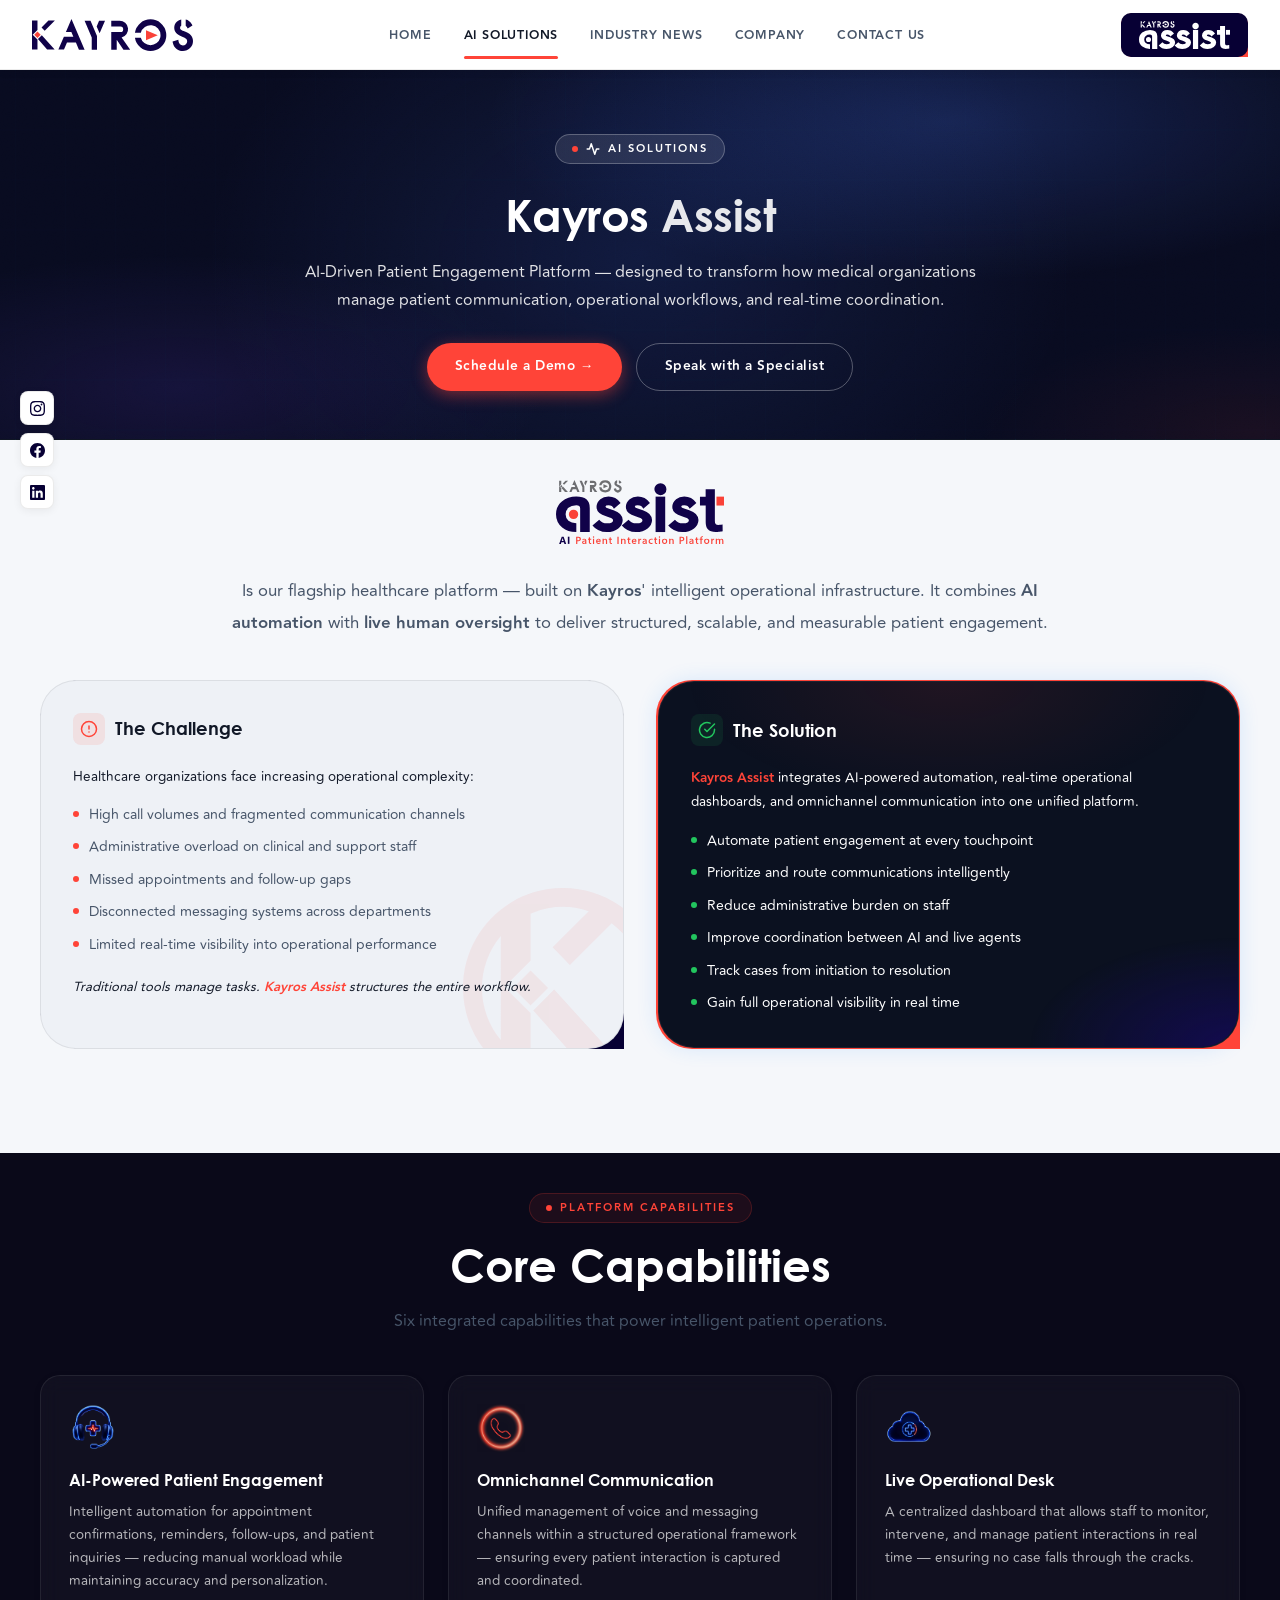
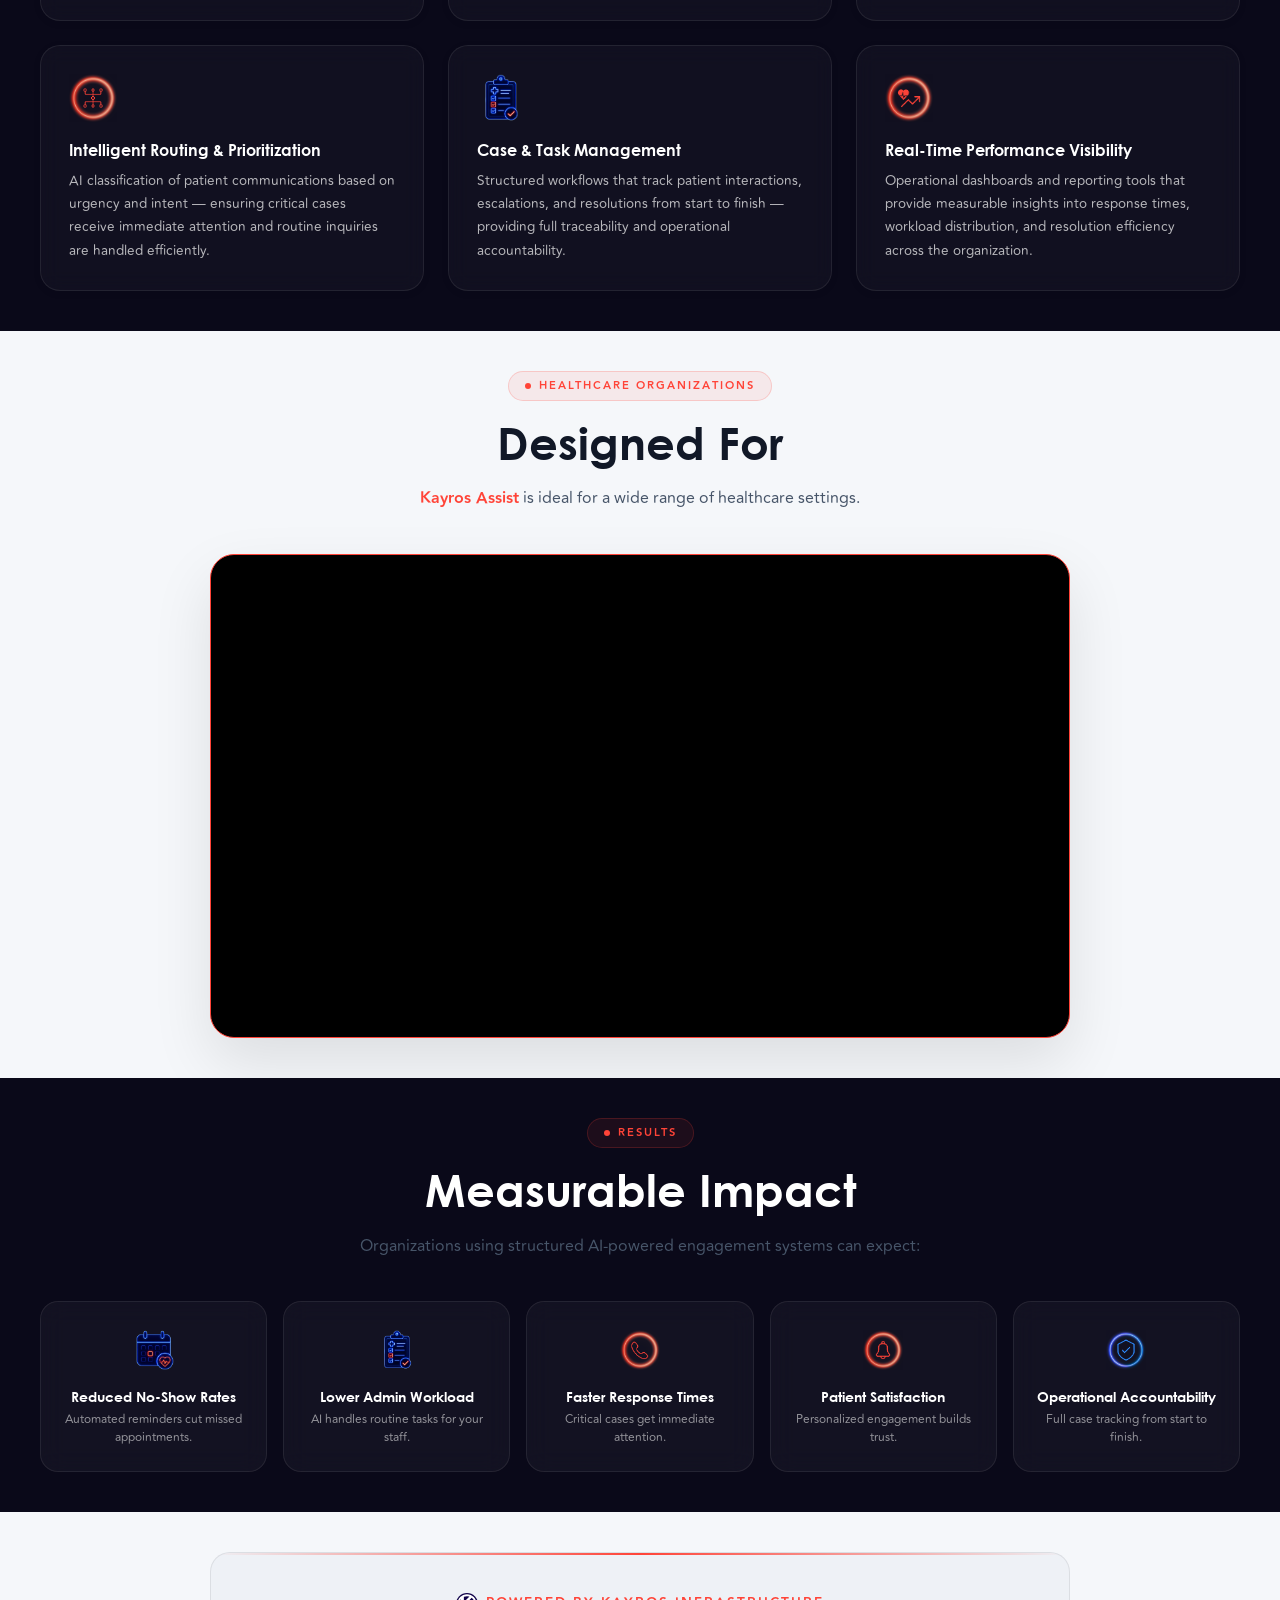
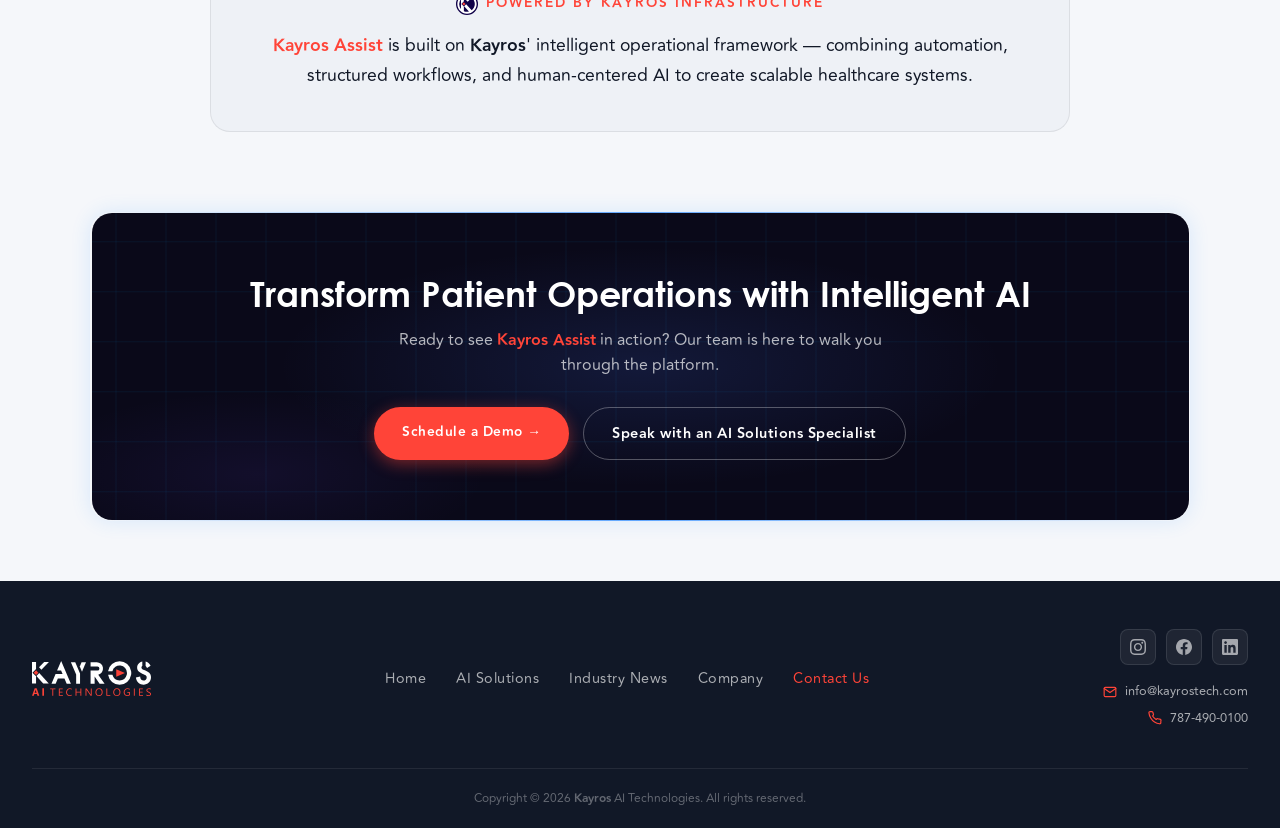
==== commit 2e78a3ba: "Refactor code structure for improved readability and maintainability" ====
--- a/ai-solutions.html
+++ b/ai-solutions.html
@@ -199,19 +199,8 @@
                     </div>
 
                     <div class="card card--glass">
-                        <div class="card-icon">
-                            <svg width="24" height="24" viewBox="0 0 24 24" fill="none" stroke="currentColor"
-                                stroke-width="2" stroke-linecap="round" stroke-linejoin="round">
-                                <line x1="4" y1="21" x2="4" y2="14"></line>
-                                <line x1="4" y1="10" x2="4" y2="3"></line>
-                                <line x1="12" y1="21" x2="12" y2="12"></line>
-                                <line x1="12" y1="8" x2="12" y2="3"></line>
-                                <line x1="20" y1="21" x2="20" y2="16"></line>
-                                <line x1="20" y1="12" x2="20" y2="3"></line>
-                                <line x1="1" y1="14" x2="7" y2="14"></line>
-                                <line x1="9" y1="8" x2="15" y2="8"></line>
-                                <line x1="17" y1="16" x2="23" y2="16"></line>
-                            </svg>
+                        <div class="card-icon" style="background:transparent;border:none;">
+                            <img src="ELEMENTOS KAYROS SEGUNDA BATCH/Intelligent Routing & Prioritization (2).png" alt="Intelligent Routing and Prioritization" style="width:100%;height:100%;object-fit:contain;">
                         </div>
                         <h3>Intelligent Routing &amp; Prioritization</h3>
                         <p>AI classification of patient communications based on
@@ -230,12 +219,8 @@
                     </div>
 
                     <div class="card card--glass">
-                        <div class="card-icon">
-                            <svg width="24" height="24" viewBox="0 0 24 24" fill="none" stroke="currentColor"
-                                stroke-width="2" stroke-linecap="round" stroke-linejoin="round">
-                                <polyline points="23 6 13.5 15.5 8.5 10.5 1 18"></polyline>
-                                <polyline points="17 6 23 6 23 12"></polyline>
-                            </svg>
+                        <div class="card-icon" style="background:transparent;border:none;">
+                            <img src="ELEMENTOS KAYROS SEGUNDA BATCH/Real-Time Performance Visibility.png" alt="Real-Time Performance Visibility" style="width:100%;height:100%;object-fit:contain;">
                         </div>
                         <h3>Real-Time Performance Visibility</h3>
                         <p>Operational dashboards and reporting tools that provide
--- a/css/styles.css
+++ b/css/styles.css
@@ -1,3 +1,5 @@
+@import url('https://fonts.googleapis.com/css2?family=Montserrat:wght@300;400;500;600;700;800;900&display=swap');
+
 /* ============================================================
    KAYROS AI TECHNOLOGIES — Shared Stylesheet
    Light theme (single theme, no dark mode)
@@ -143,13 +145,6 @@
     position: relative;
     line-height: 1.6;
     padding-top: var(--header-h);
-    /* Fade-in initial state */
-    opacity: 0;
-    transition: opacity 0.5s ease;
-}
-
-body.is-ready {
-    opacity: 1;
 }
 
 h1,
@@ -4324,4 +4319,4 @@
     .value-detail h3 {
         font-size: 1.3rem !important;
     }
-}+}
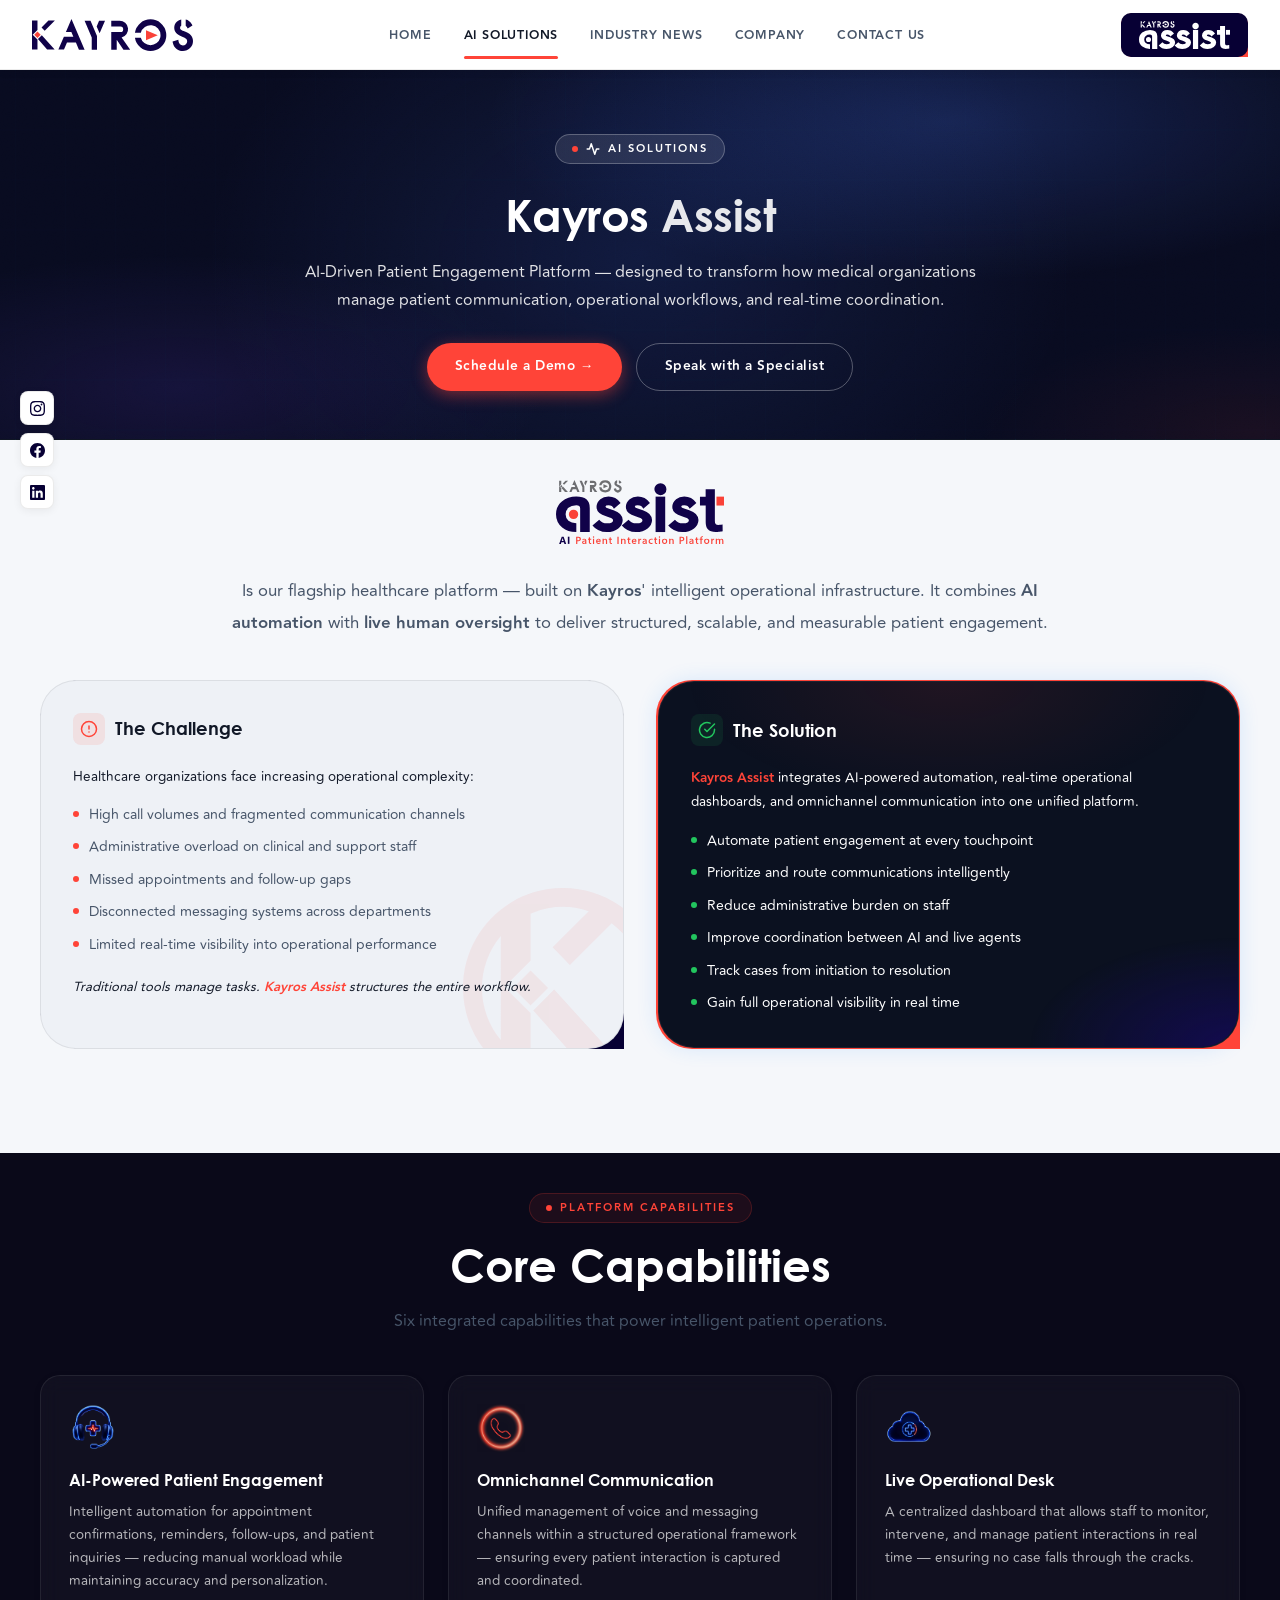
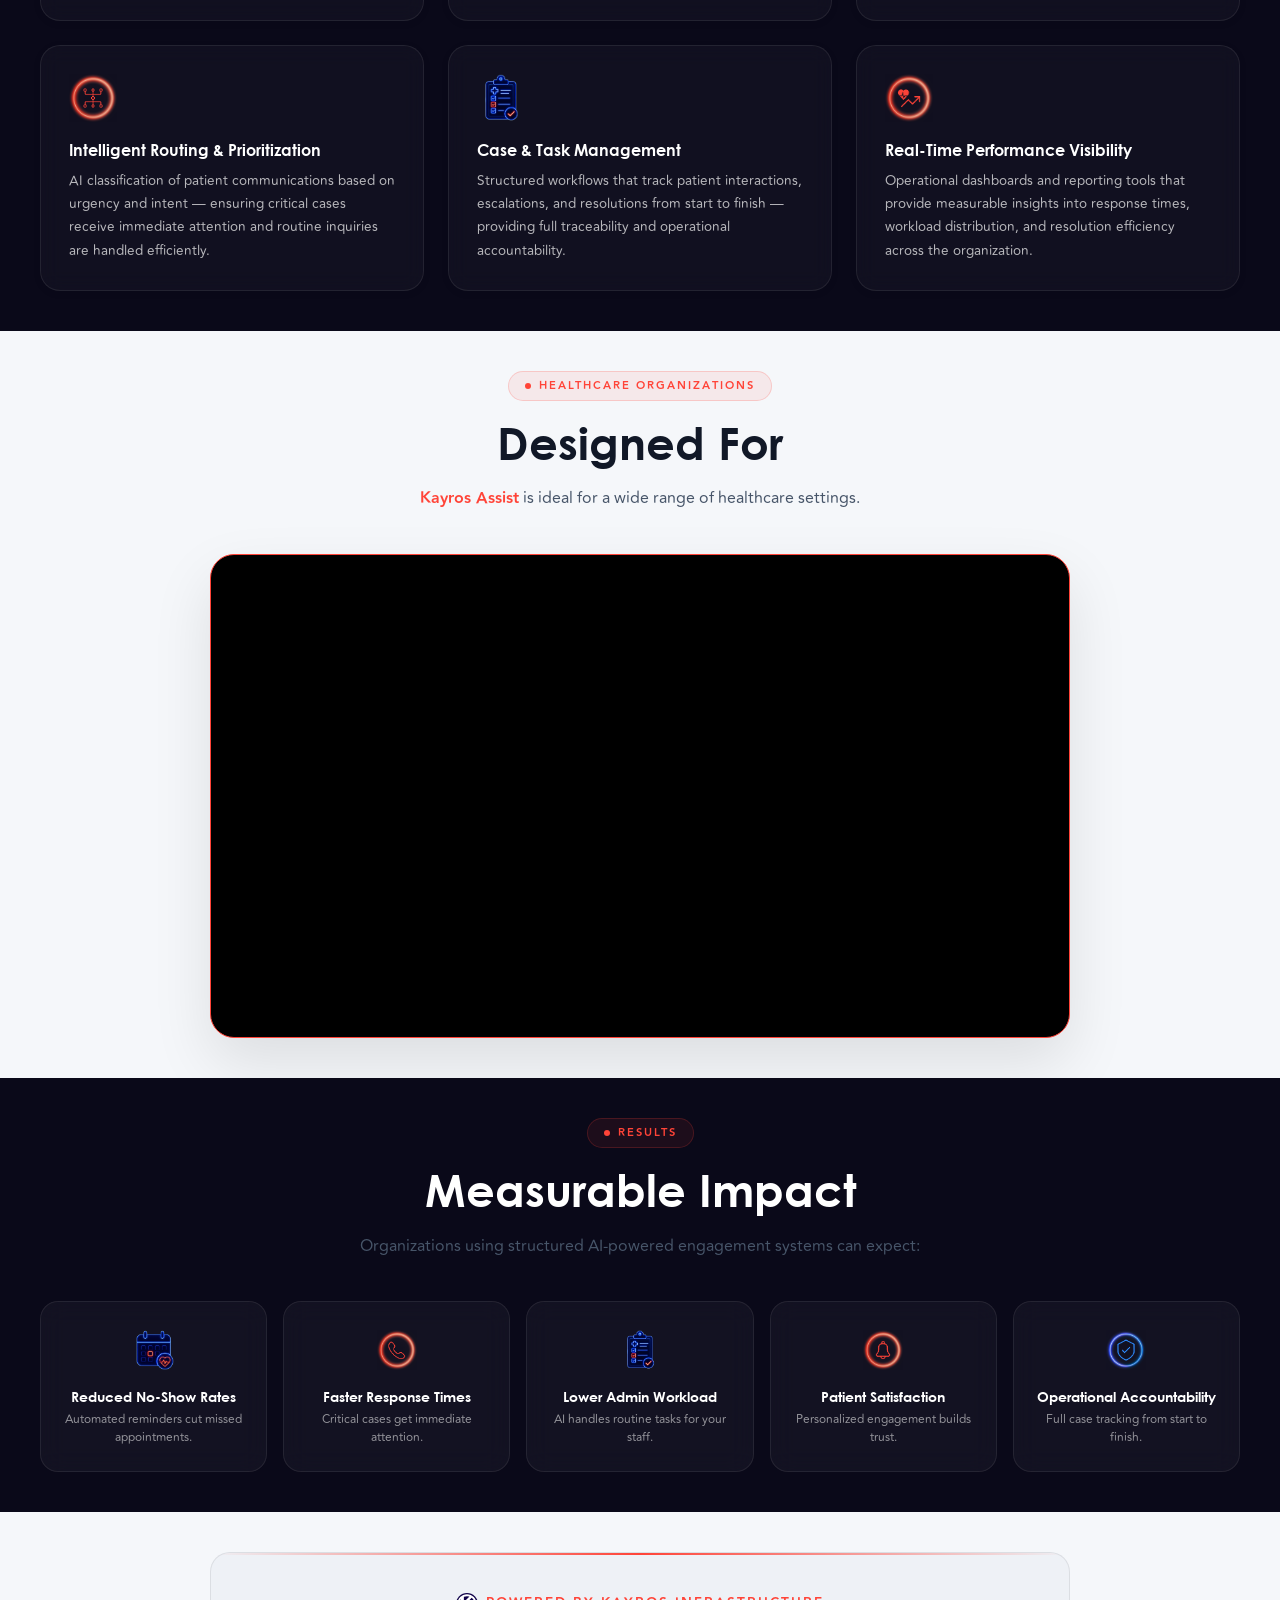
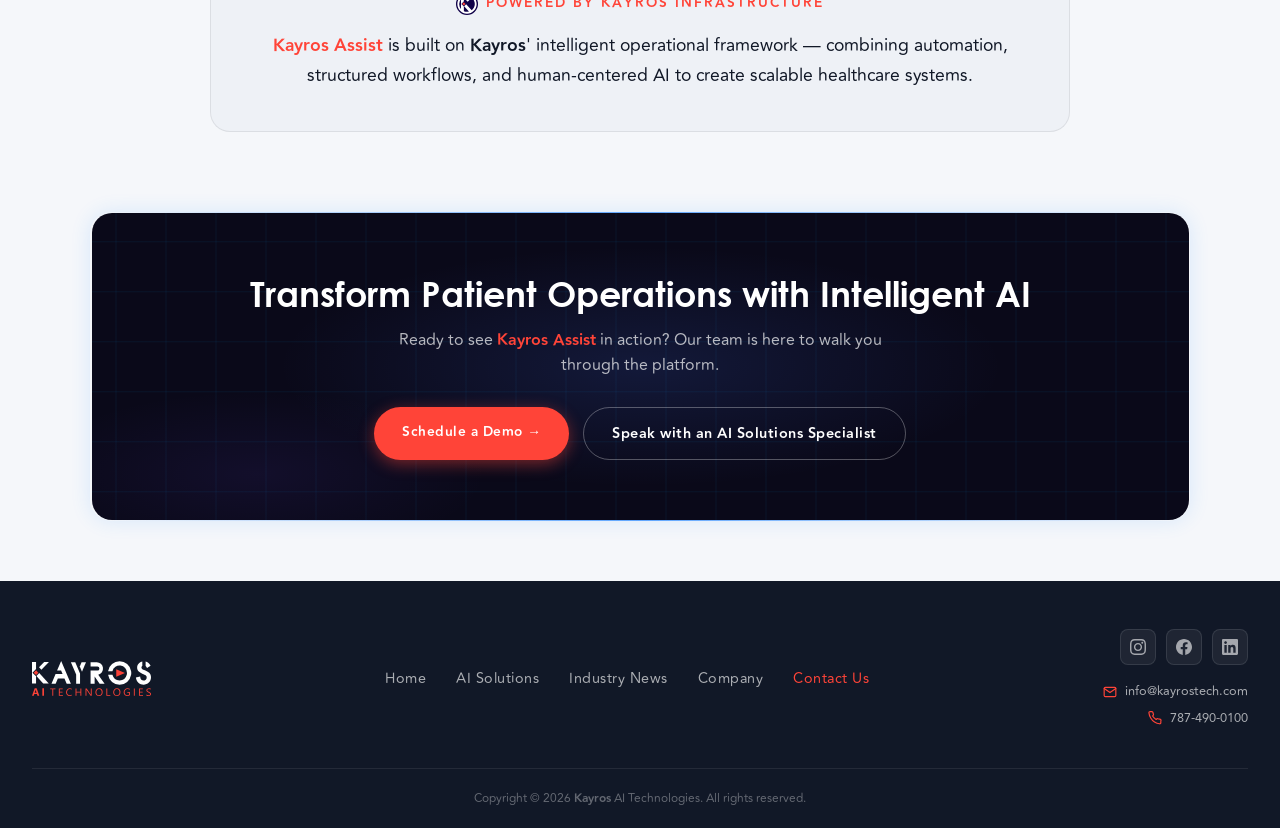
==== commit 7877ad85: "Refactor CSS and HTML assets for improved structure and consistency - Updated background images in c" ====
--- a/ai-solutions.html
+++ b/ai-solutions.html
@@ -1,4 +1,4 @@
-<!DOCTYPE html>
+﻿<!DOCTYPE html>
 <html lang="en">
 
 <head>
@@ -13,7 +13,7 @@
         rel="stylesheet">
     <link rel="stylesheet" href="css/styles.css">
     <link rel="stylesheet" href="css/ai-solutions.css">
-    <link rel="icon" type="image/svg+xml" href="assets/iso_k/svg/k_iso_circular_w_bg_blue.svg">
+    <link rel="icon" type="image/svg+xml" href="assets/logos/iso/iso-blue.svg">
 </head>
 
 <body>
@@ -57,7 +57,7 @@
     <section class="section">
         <div class="container-sm text-center">
             <div class="assist-logo-wrap">
-                <img src="assets/kayros_assist/svg/kayros_logo_ws_1.svg" alt="Kayros Assist Logo"
+                <img src="assets/logos/assist/logo-wordmark.svg" alt="Kayros Assist Logo"
                     class="assist-logo-img">
             </div>
             <p class="assist-intro-text">
@@ -84,7 +84,7 @@
                     <!-- Main Challenge Content -->
                     <div class="cs-content-panel--light">
                         <!-- Faint red logo bottom-right -->
-                        <img src="assets/iso_k/svg/k_iso_circular_red.svg" alt="" class="cs-logo-watermark">
+                        <img src="assets/logos/iso/iso-red.svg" alt="" class="cs-logo-watermark">
 
                         <div class="cs-content-inner">
                             <h3>
@@ -169,8 +169,8 @@
 
                 <div class="grid-3 scroll-cards">
                     <div class="card card--glass">
-                        <div class="card-icon" style="background:transparent;border:none;">
-                            <img src="ELEMENTOS KAYROS/ELEMENTOS KAYROS/ELEMENTOS KAYROS.png" alt="AI Patient Engagement" style="width:100%;height:100%;object-fit:contain;">
+                        <div class="card-icon card-icon--img">
+                            <img src="assets/illustrations/ai-patient-engagement.png" alt="AI Patient Engagement">
                         </div>
                         <h3>AI-Powered Patient Engagement</h3>
                         <p>Intelligent automation for appointment confirmations,
@@ -179,8 +179,8 @@
                     </div>
 
                     <div class="card card--glass">
-                        <div class="card-icon" style="background:transparent;border:none;">
-                            <img src="ELEMENTOS KAYROS/ELEMENTOS KAYROS/10.png" alt="Omnichannel Communication" style="width:100%;height:100%;object-fit:contain;">
+                        <div class="card-icon card-icon--img">
+                            <img src="assets/illustrations/omnichannel-communication.png" alt="Omnichannel Communication">
                         </div>
                         <h3>Omnichannel Communication</h3>
                         <p>Unified management of voice and messaging channels
@@ -189,8 +189,8 @@
                     </div>
 
                     <div class="card card--glass">
-                        <div class="card-icon" style="background:transparent;border:none;">
-                            <img src="ELEMENTOS KAYROS/ELEMENTOS KAYROS/6.png" alt="Live Operational Desk" style="width:100%;height:100%;object-fit:contain;">
+                        <div class="card-icon card-icon--img">
+                            <img src="assets/illustrations/live-operational-desk.png" alt="Live Operational Desk">
                         </div>
                         <h3>Live Operational Desk</h3>
                         <p>A centralized dashboard that allows staff to monitor,
@@ -199,8 +199,8 @@
                     </div>
 
                     <div class="card card--glass">
-                        <div class="card-icon" style="background:transparent;border:none;">
-                            <img src="ELEMENTOS KAYROS SEGUNDA BATCH/Intelligent Routing & Prioritization (2).png" alt="Intelligent Routing and Prioritization" style="width:100%;height:100%;object-fit:contain;">
+                        <div class="card-icon card-icon--img">
+                            <img src="assets/illustrations/intelligent-routing-prioritization.png" alt="Intelligent Routing and Prioritization">
                         </div>
                         <h3>Intelligent Routing &amp; Prioritization</h3>
                         <p>AI classification of patient communications based on
@@ -209,8 +209,8 @@
                     </div>
 
                     <div class="card card--glass">
-                        <div class="card-icon" style="background:transparent;border:none;">
-                            <img src="ELEMENTOS KAYROS/ELEMENTOS KAYROS/5.png" alt="Case and Task Management" style="width:100%;height:100%;object-fit:contain;">
+                        <div class="card-icon card-icon--img">
+                            <img src="assets/illustrations/case-task-management.png" alt="Case and Task Management">
                         </div>
                         <h3>Case &amp; Task Management</h3>
                         <p>Structured workflows that track patient interactions,
@@ -219,8 +219,8 @@
                     </div>
 
                     <div class="card card--glass">
-                        <div class="card-icon" style="background:transparent;border:none;">
-                            <img src="ELEMENTOS KAYROS SEGUNDA BATCH/Real-Time Performance Visibility.png" alt="Real-Time Performance Visibility" style="width:100%;height:100%;object-fit:contain;">
+                        <div class="card-icon card-icon--img">
+                            <img src="assets/illustrations/real-time-performance-visibility.png" alt="Real-Time Performance Visibility">
                         </div>
                         <h3>Real-Time Performance Visibility</h3>
                         <p>Operational dashboards and reporting tools that provide
@@ -247,7 +247,7 @@
             <div class="video-container designed-for-video-wrap scroll-reveal">
                 <video autoplay muted loop playsinline class="designed-for-video">
                     <source
-                        src="https://filedn.com/lLIlU7CohpVRHupQLWK1oYH/Kayros/Home/Video%20%20Website%20KAYROS%20%20Horizontal.mp4"
+                        src="https://filedn.com/lLIlU7CohpVRHupQLWK1oYH/Kayros/Home/Video%20%20Website%20KAYROS%20%20Horizontal%20(1).mp4"
                         type="video/mp4">
                     Your browser does not support the video tag.
                 </video>
@@ -270,8 +270,8 @@
 
                 <div class="scroll-cards impact-cards-row">
                     <div class="impact-card">
-                        <div class="impact-card__icon-wrap" style="background:transparent;border:none;">
-                            <img src="ELEMENTOS KAYROS/ELEMENTOS KAYROS/2.png" alt="Reduced No-Show Rates" class="impact-card__icon-img" style="width:40px;height:40px;">
+                        <div class="impact-card__icon-wrap">
+                            <img src="assets/illustrations/reduced-no-show-rates.png" alt="Reduced No-Show Rates" class="impact-card__icon-img">
                         </div>
                         <h3 class="impact-card__title">Reduced
                             No-Show Rates</h3>
@@ -280,8 +280,18 @@
                     </div>
 
                     <div class="impact-card">
-                        <div class="impact-card__icon-wrap" style="background:transparent;border:none;">
-                            <img src="ELEMENTOS KAYROS/ELEMENTOS KAYROS/5.png" alt="Lower Admin Workload" class="impact-card__icon-img" style="width:40px;height:40px;">
+                        <div class="impact-card__icon-wrap">
+                            <img src="assets/illustrations/omnichannel-communication.png" alt="Faster Response Times" class="impact-card__icon-img">
+                        </div>
+                        <h3 class="impact-card__title">Faster
+                            Response Times</h3>
+                        <p class="impact-card__text">
+                            Critical cases get immediate attention.</p>
+                    </div>
+
+                    <div class="impact-card">
+                        <div class="impact-card__icon-wrap">
+                            <img src="assets/illustrations/case-task-management.png" alt="Lower Admin Workload" class="impact-card__icon-img">
                         </div>
                         <h3 class="impact-card__title">Lower Admin
                             Workload</h3>
@@ -290,18 +300,8 @@
                     </div>
 
                     <div class="impact-card">
-                        <div class="impact-card__icon-wrap" style="background:transparent;border:none;">
-                            <img src="ELEMENTOS KAYROS/ELEMENTOS KAYROS/10.png" alt="Faster Response Times" class="impact-card__icon-img" style="width:40px;height:40px;">
-                        </div>
-                        <h3 class="impact-card__title">Faster
-                            Response Times</h3>
-                        <p class="impact-card__text">
-                            Critical cases get immediate attention.</p>
-                    </div>
-
-                    <div class="impact-card">
-                        <div class="impact-card__icon-wrap" style="background:transparent;border:none;">
-                            <img src="ELEMENTOS KAYROS/ELEMENTOS KAYROS/11.png" alt="Patient Satisfaction" class="impact-card__icon-img" style="width:40px;height:40px;">
+                        <div class="impact-card__icon-wrap">
+                            <img src="assets/illustrations/patient-satisfaction.png" alt="Patient Satisfaction" class="impact-card__icon-img">
                         </div>
                         <h3 class="impact-card__title">Patient
                             Satisfaction</h3>
@@ -310,8 +310,8 @@
                     </div>
 
                     <div class="impact-card">
-                        <div class="impact-card__icon-wrap" style="background:transparent;border:none;">
-                            <img src="ELEMENTOS KAYROS/ELEMENTOS KAYROS/8.png" alt="Operational Accountability" class="impact-card__icon-img" style="width:40px;height:40px;">
+                        <div class="impact-card__icon-wrap">
+                            <img src="assets/illustrations/operational-accountability.png" alt="Operational Accountability" class="impact-card__icon-img">
                         </div>
                         <h3 class="impact-card__title">Operational
                             Accountability</h3>
@@ -331,7 +331,7 @@
             <div class="scroll-reveal powered-by-box">
                 <div class="powered-by-box__line"></div>
                 <div class="powered-by-box__label">
-                    <img src="assets/iso_k/svg/k_iso_circular_w_bg_blue.svg" alt="K" class="powered-by-box__k-icon">
+                    <img src="assets/logos/iso/iso-blue.svg" alt="K" class="powered-by-box__k-icon">
                     <span>Powered by <strong>Kayros</strong> Infrastructure</span>
                 </div>
                 <p class="powered-by-box__text">
@@ -384,7 +384,7 @@
                 <div class="modal-video-box">
                     <video autoplay loop muted playsinline>
                         <source
-                            src="https://f7n.edf.myftpupload.com/wp-content/uploads/2026/02/WhatsApp-Video-2026-02-05-at-10.57.05-AM.mp4"
+                            src="https://filedn.com/lLIlU7CohpVRHupQLWK1oYH/Kayros/Home/kayros%20intro.mp4"
                             type="video/mp4">
                     </video>
                 </div>
@@ -413,4 +413,4 @@
     <script src="js/main.js"></script>
 </body>
 
-</html>+</html>
--- a/css/styles.css
+++ b/css/styles.css
@@ -1,4 +1,4 @@
-@import url('https://fonts.googleapis.com/css2?family=Montserrat:wght@300;400;500;600;700;800;900&display=swap');
+﻿@import url('https://fonts.googleapis.com/css2?family=Montserrat:wght@300;400;500;600;700;800;900&display=swap');
 
 /* ============================================================
    KAYROS AI TECHNOLOGIES — Shared Stylesheet
@@ -8,7 +8,7 @@
 /* Títulos: Century Gothic | Subtítulos y texto: Avenir */
 @font-face {
     font-family: 'Century Gothic';
-    src: url('../assets/century_gothic/centurygothic.ttf') format('truetype');
+    src: url('../assets/fonts/century_gothic/centurygothic.ttf') format('truetype');
     font-weight: 400;
     font-style: normal;
     font-display: swap;
@@ -16,7 +16,7 @@
 
 @font-face {
     font-family: 'Century Gothic';
-    src: url('../assets/century_gothic/centurygothic_bold.ttf') format('truetype');
+    src: url('../assets/fonts/century_gothic/centurygothic_bold.ttf') format('truetype');
     font-weight: 700;
     font-style: normal;
     font-display: swap;
@@ -24,7 +24,7 @@
 
 @font-face {
     font-family: 'Avenir';
-    src: url('../assets/avenir/avenir_light.ttf') format('truetype');
+    src: url('../assets/fonts/avenir/avenir_light.ttf') format('truetype');
     font-weight: 300;
     font-style: normal;
     font-display: swap;
@@ -32,7 +32,7 @@
 
 @font-face {
     font-family: 'Avenir';
-    src: url('../assets/avenir/avenir_regular.ttf') format('truetype');
+    src: url('../assets/fonts/avenir/avenir_regular.ttf') format('truetype');
     font-weight: 400;
     font-style: normal;
     font-display: swap;
@@ -40,7 +40,7 @@
 
 @font-face {
     font-family: 'Avenir';
-    src: url('../assets/avenir/avenir_heavy.ttf') format('truetype');
+    src: url('../assets/fonts/avenir/avenir_heavy.ttf') format('truetype');
     font-weight: 700;
     font-style: normal;
     font-display: swap;
@@ -556,7 +556,7 @@
     content: '';
     width: 18px;
     height: 18px;
-    background-image: url('../assets/iso_k/svg/k_iso_circular_red.svg');
+    background-image: url('../assets/logos/iso/iso-red.svg');
     background-size: contain;
     background-repeat: no-repeat;
     background-position: center;
@@ -2713,9 +2713,9 @@
     position: absolute;
     top: 0;
     left: 0;
-    width: 6px;
+    width: 2px;
     height: 100%;
-    background: var(--primary-red);
+    background: linear-gradient(180deg, transparent, var(--primary-red), transparent);
     border-radius: 0;
     z-index: -1;
 }
@@ -2802,7 +2802,7 @@
     content: '';
     position: absolute;
     inset: 0;
-    background-image: url('../assets/iso_k/svg/k_iso_circular_w_bg_blue.svg');
+    background-image: url('../assets/logos/iso/iso-blue.svg');
     background-size: 100px;
     background-repeat: no-repeat;
     background-position: center;
@@ -4320,3 +4320,4 @@
         font-size: 1.3rem !important;
     }
 }
+
--- a/css/ai-solutions.css
+++ b/css/ai-solutions.css
@@ -260,13 +260,14 @@
     display: flex;
     align-items: center;
     justify-content: center;
-    background: rgba(250, 66, 56, 0.1);
+    background: transparent;
+    border: none;
     border-radius: 14px;
 }
 
 .impact-card__icon-img {
-    width: 28px;
-    height: 28px;
+    width: 40px;
+    height: 40px;
 }
 
 .impact-card__title {
@@ -381,3 +382,15 @@
 .section-subtitle--brand {
     color: var(--primary-red);
 }
+
+/* ─── Card icon with image (transparent, no border) ────────── */
+.card-icon--img {
+    background: transparent;
+    border: none;
+}
+
+.card-icon--img img {
+    width: 100%;
+    height: 100%;
+    object-fit: contain;
+}
